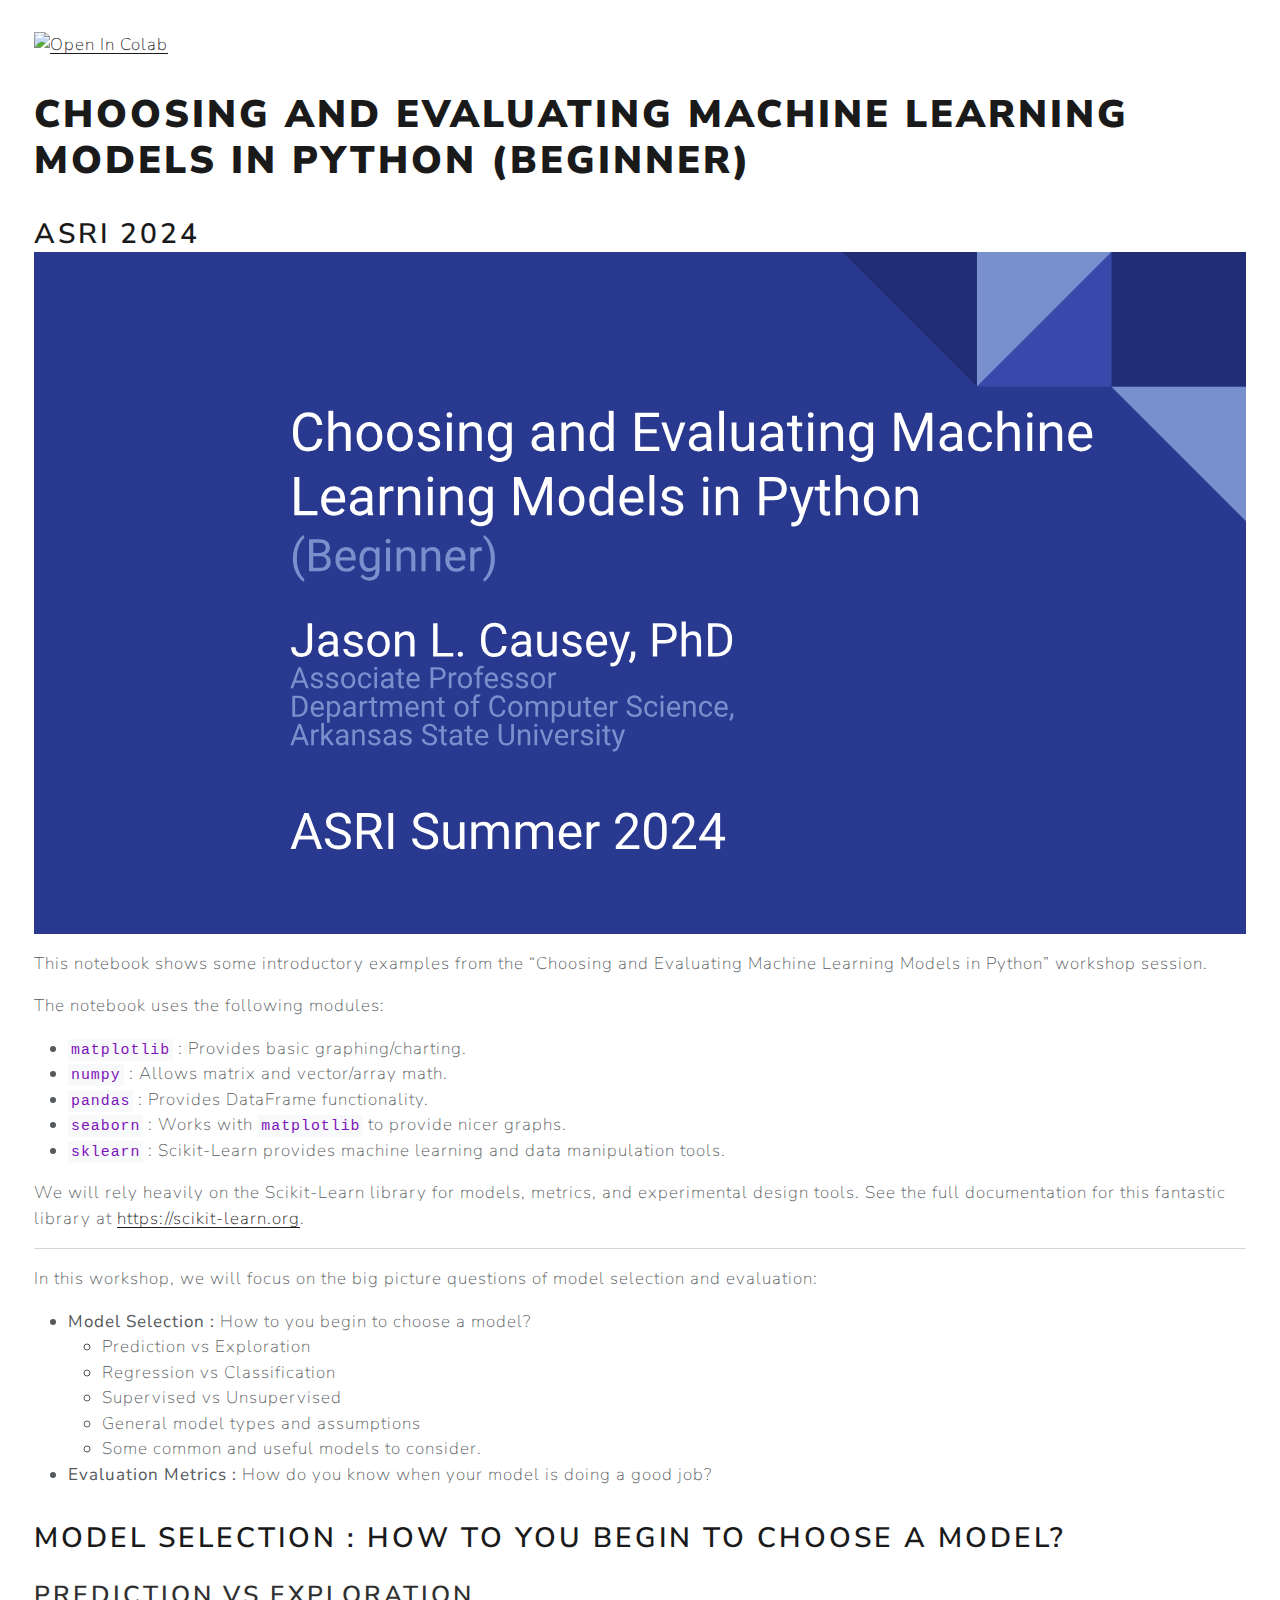
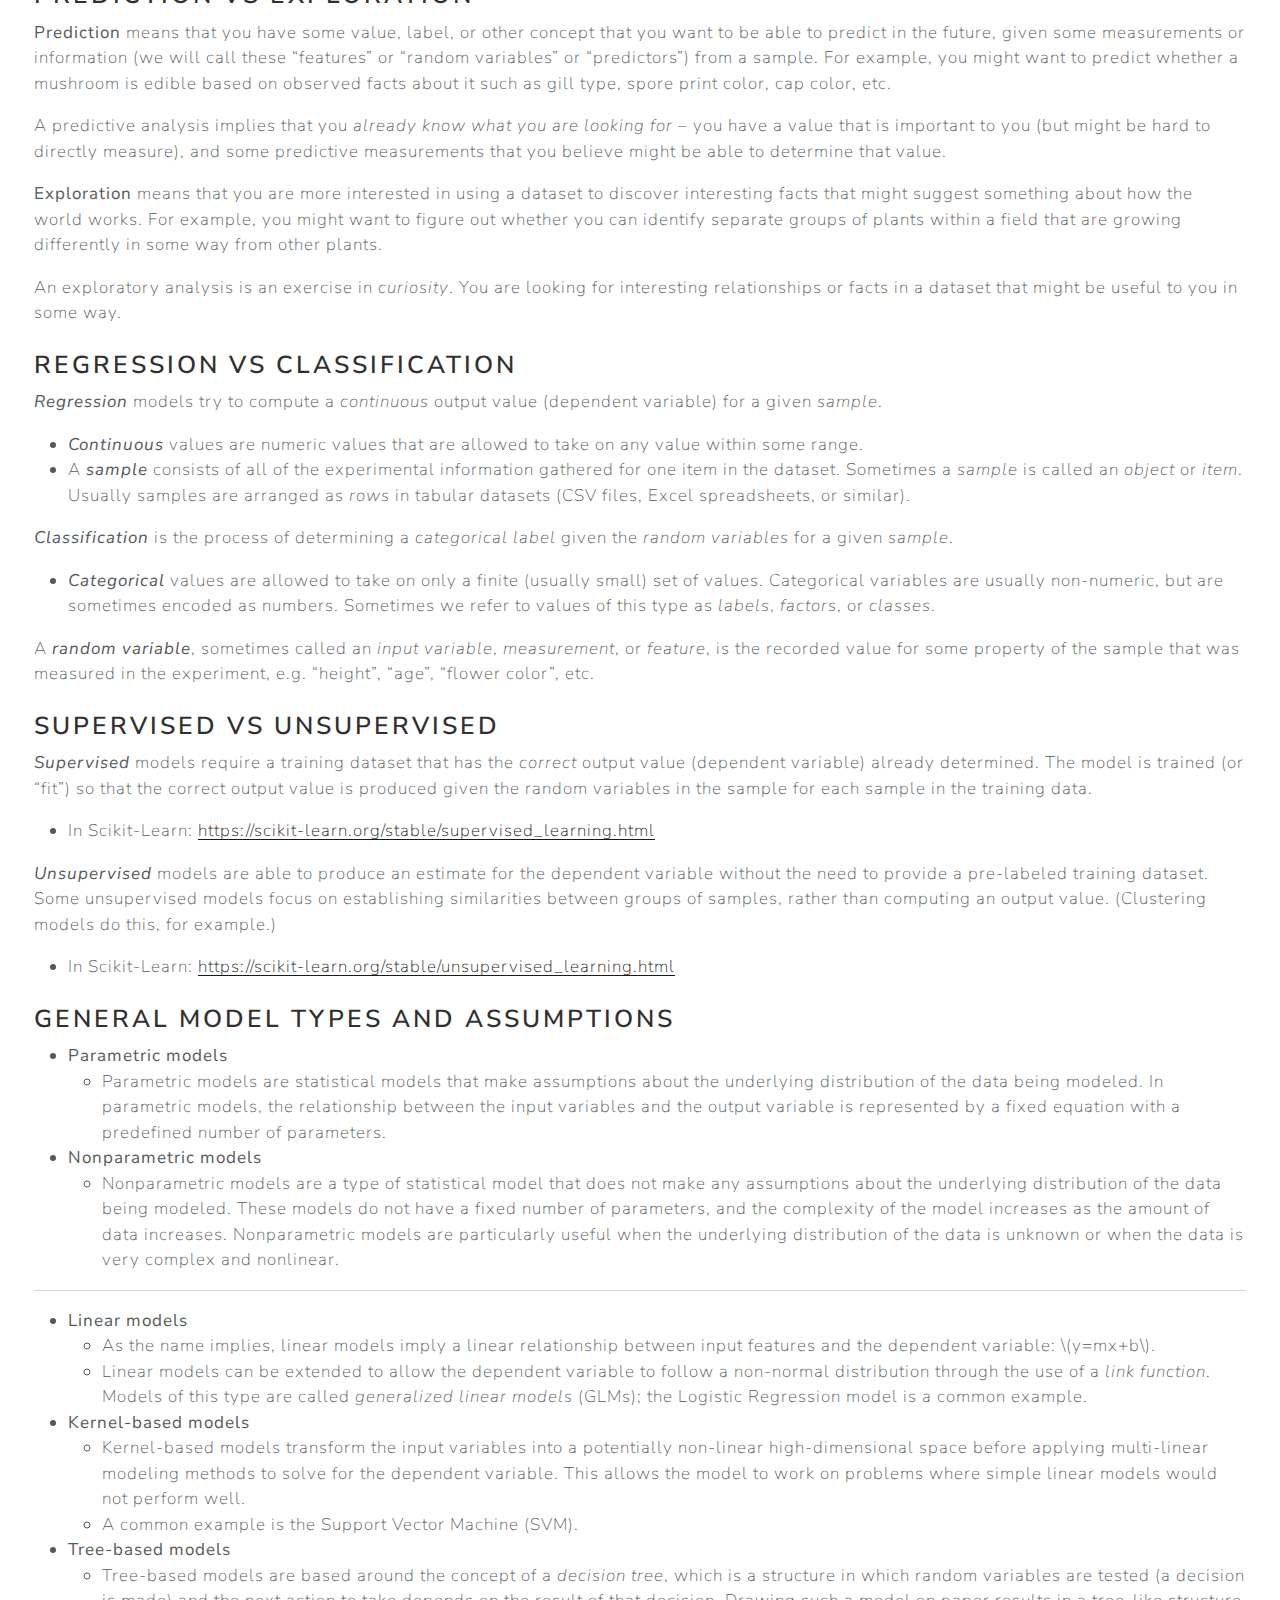
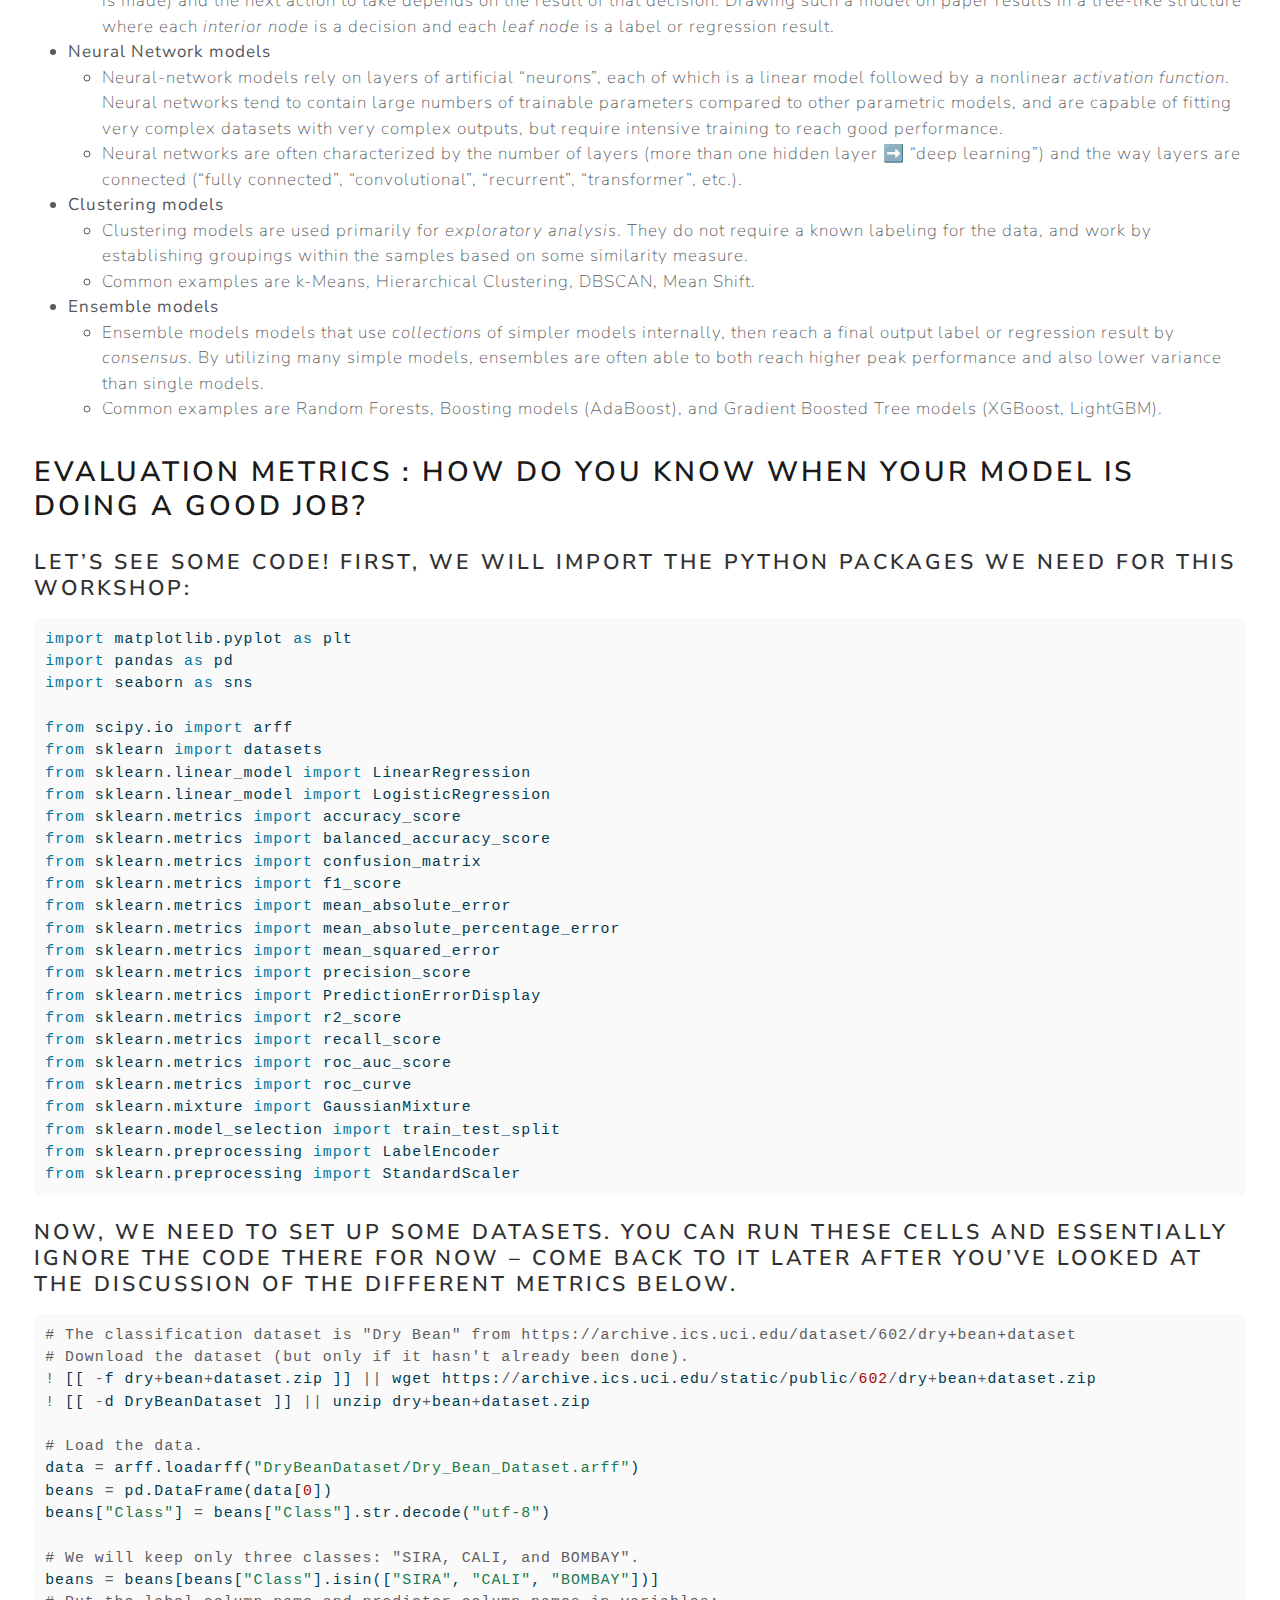
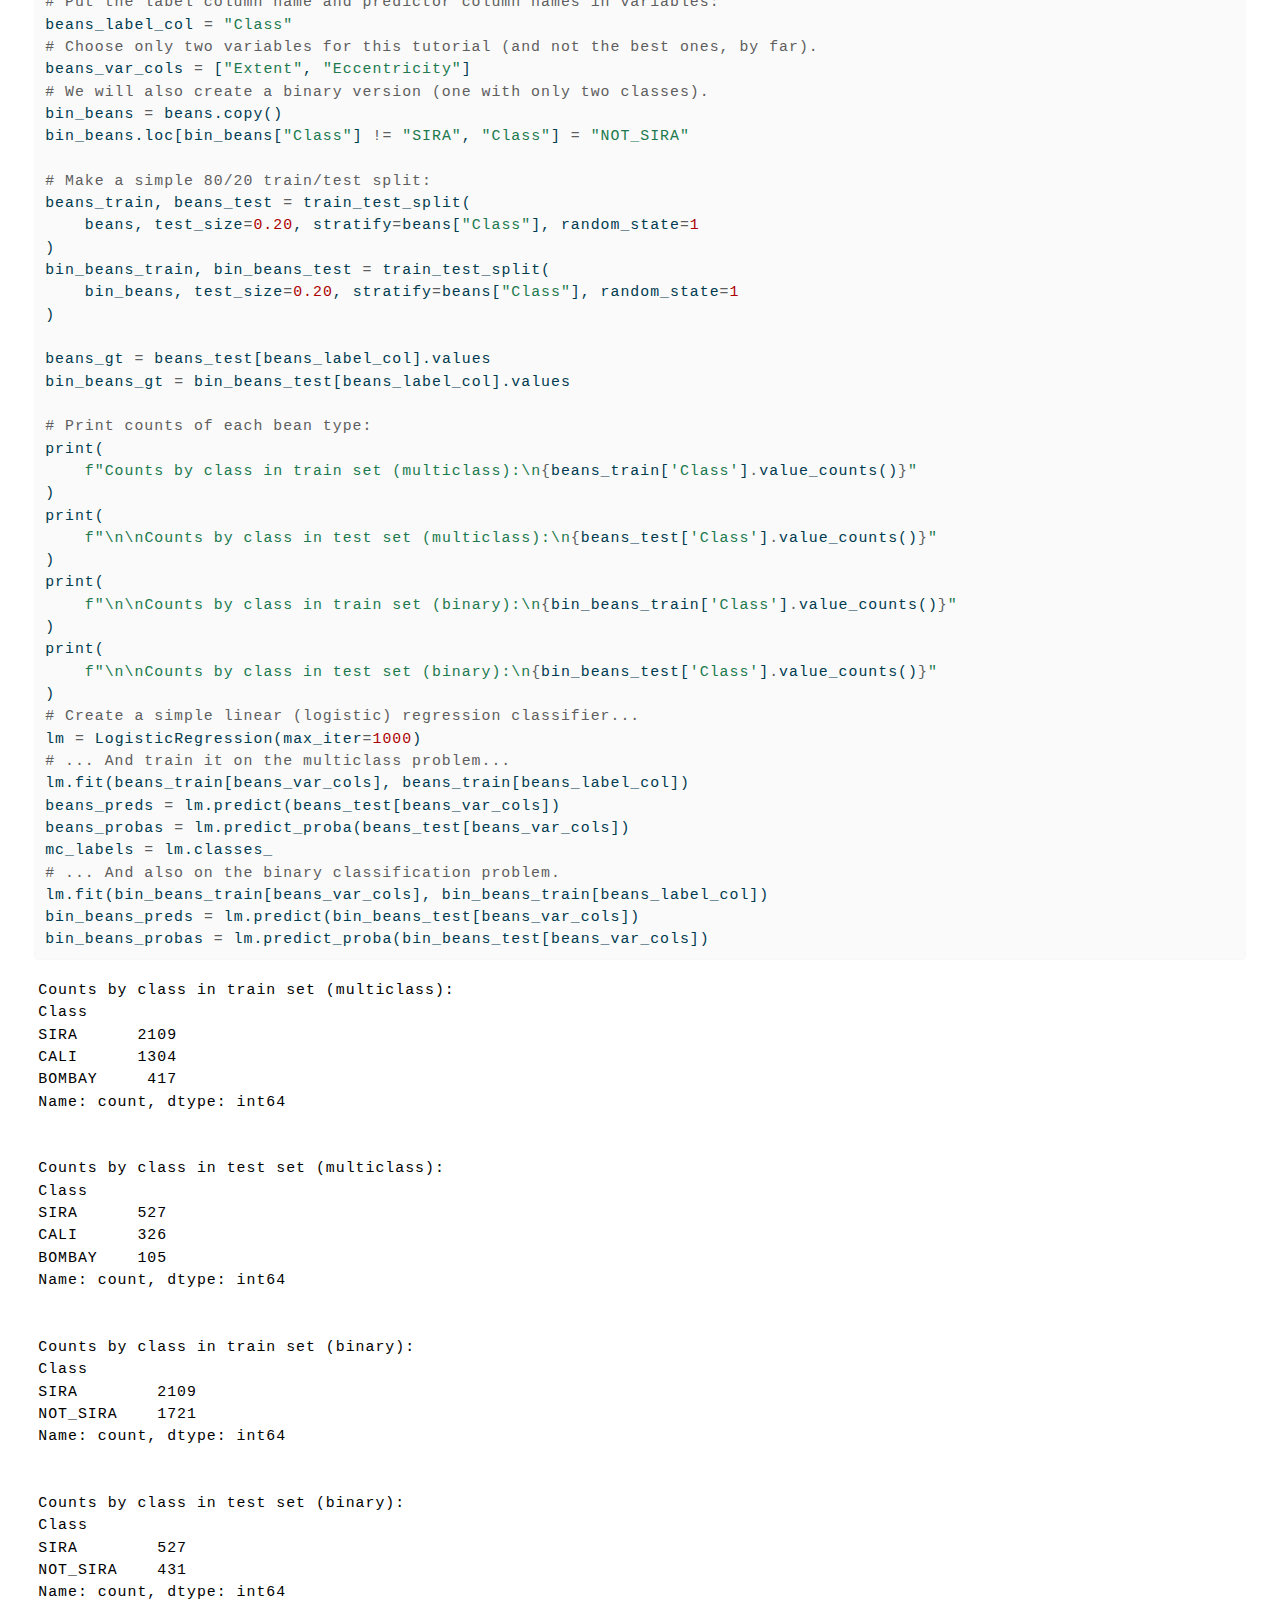
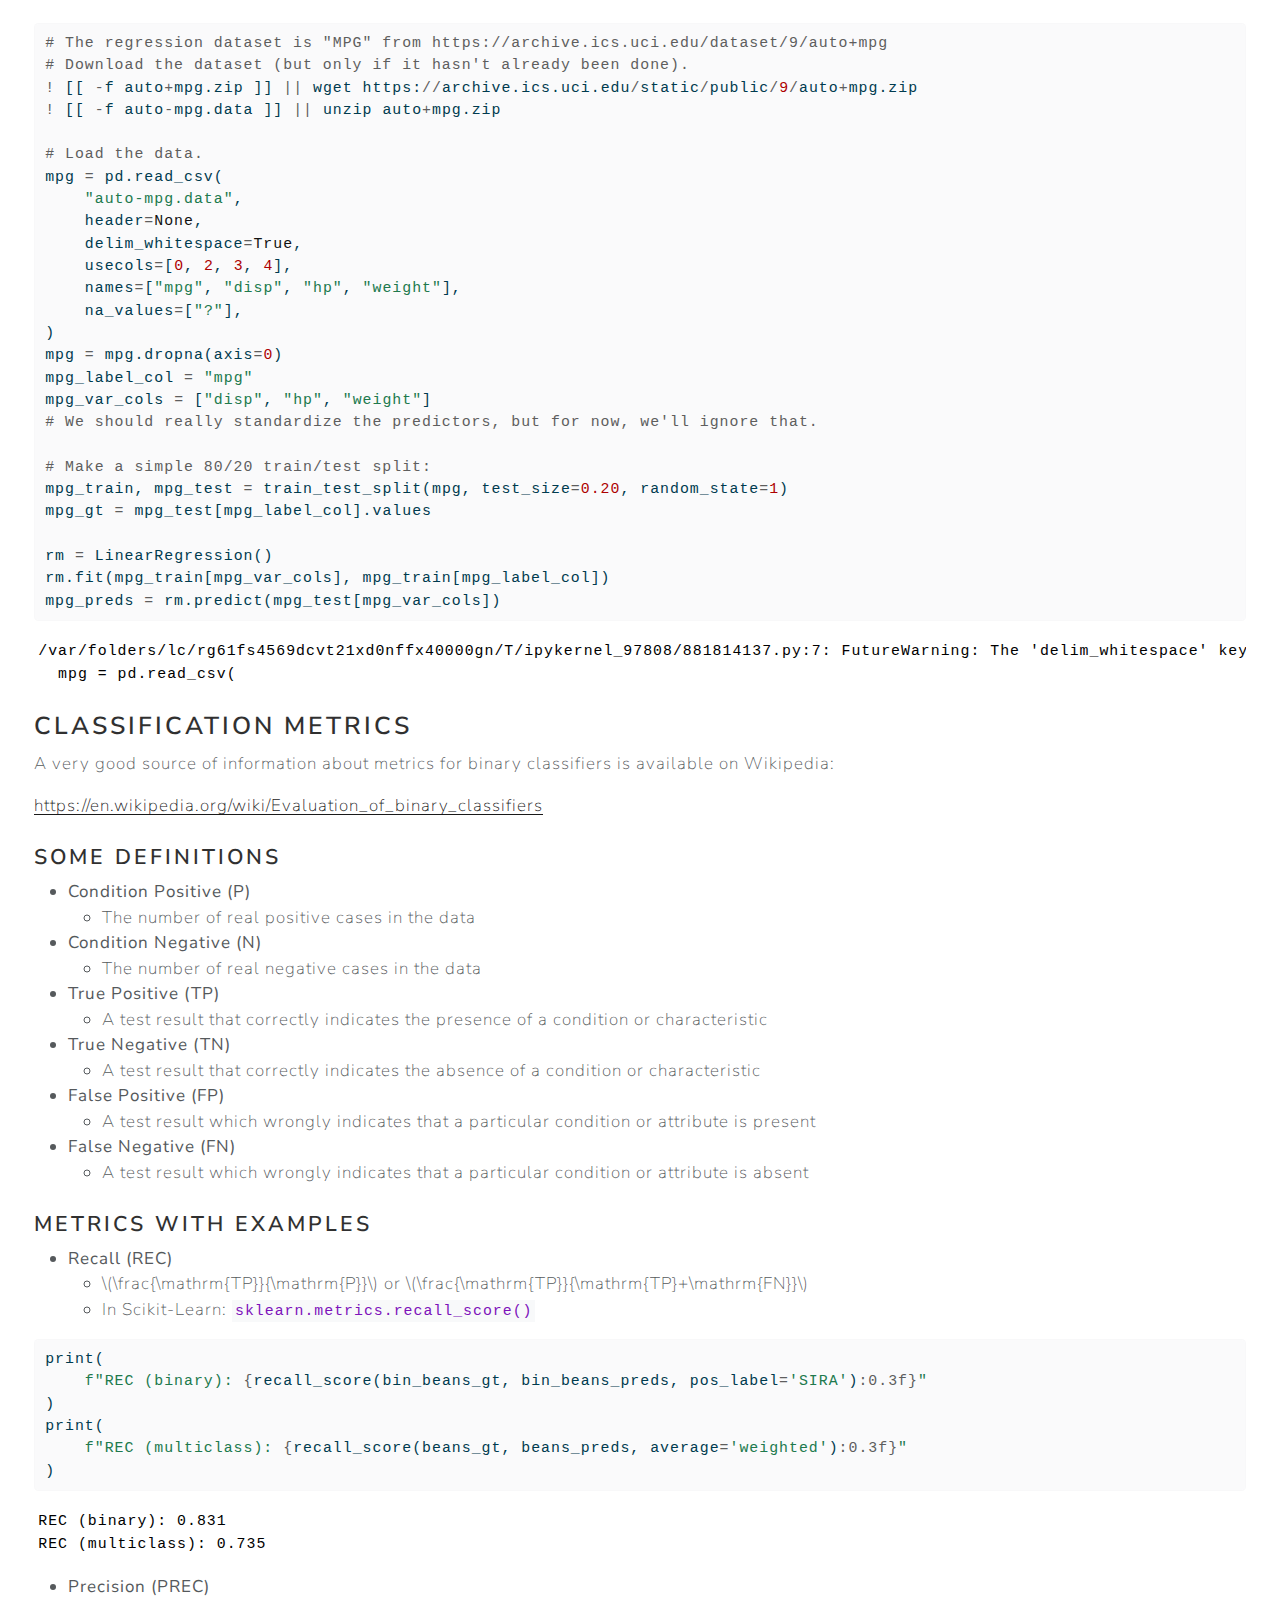
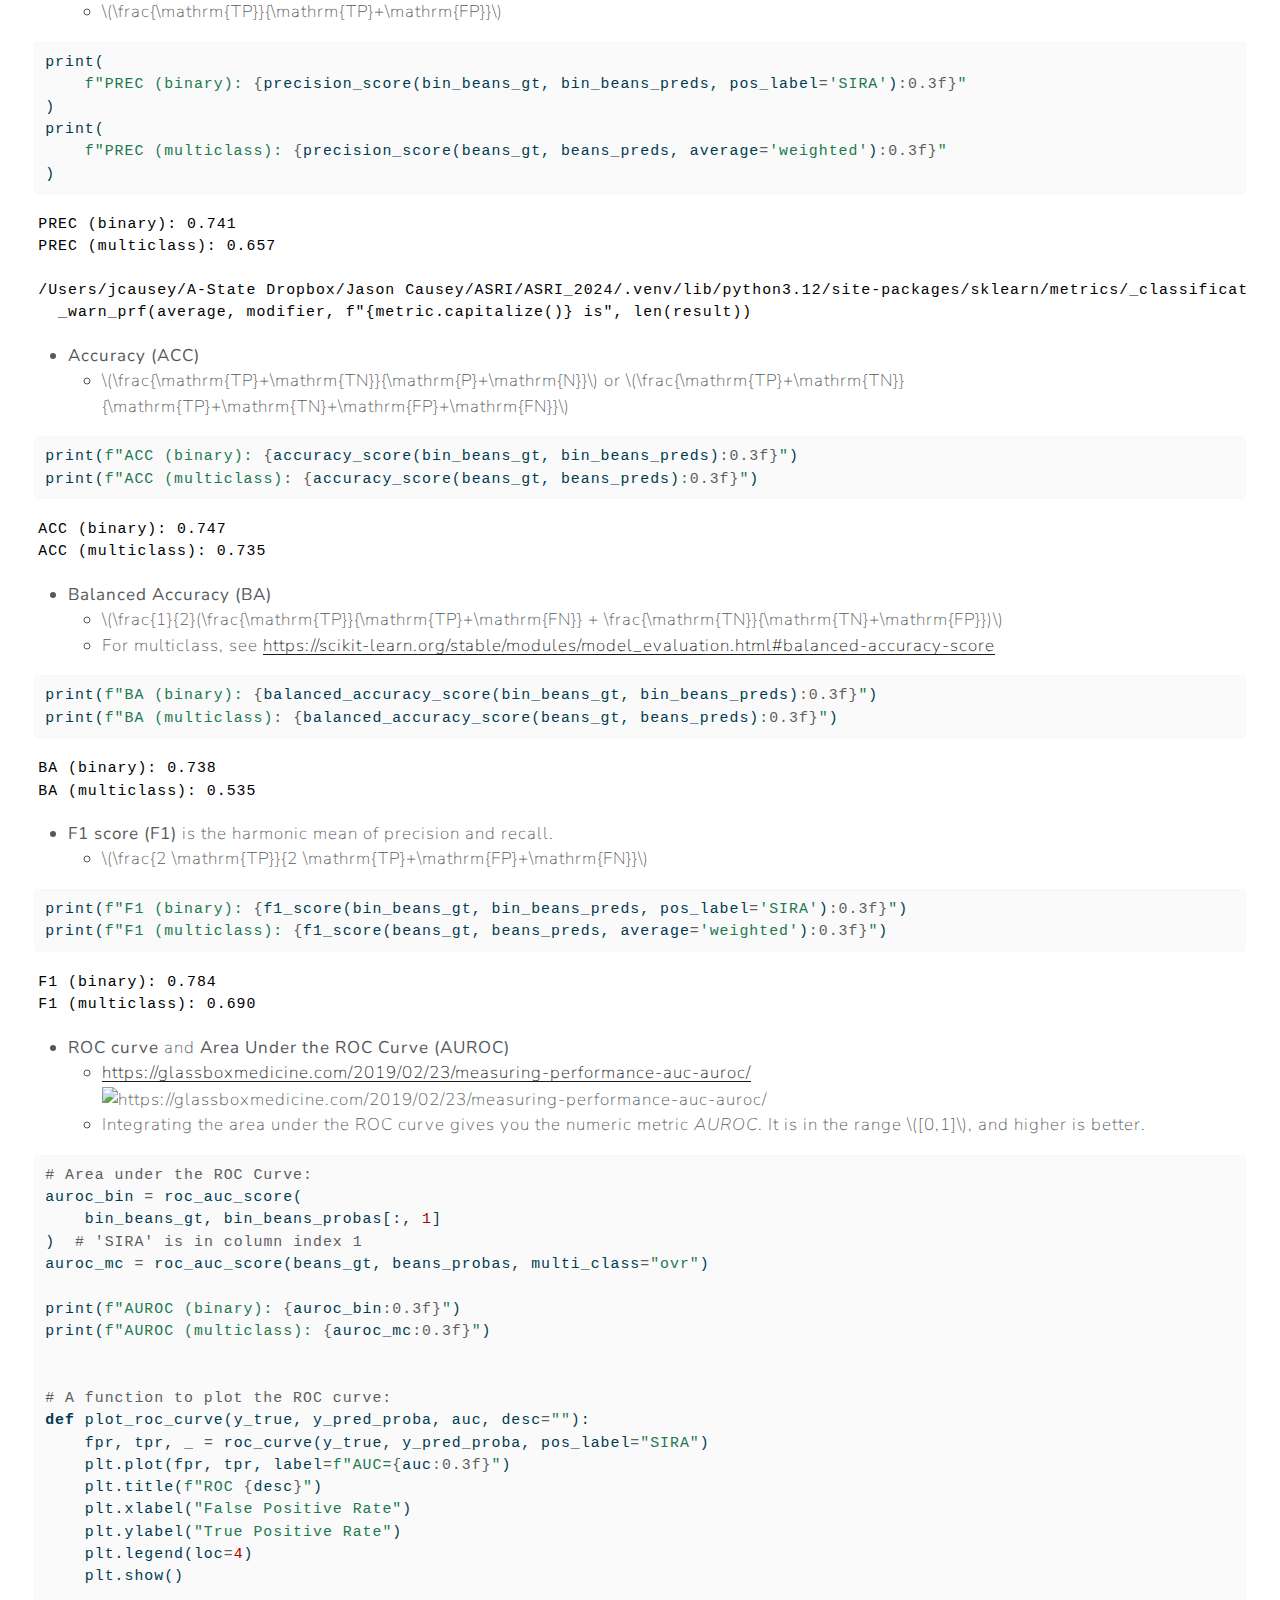
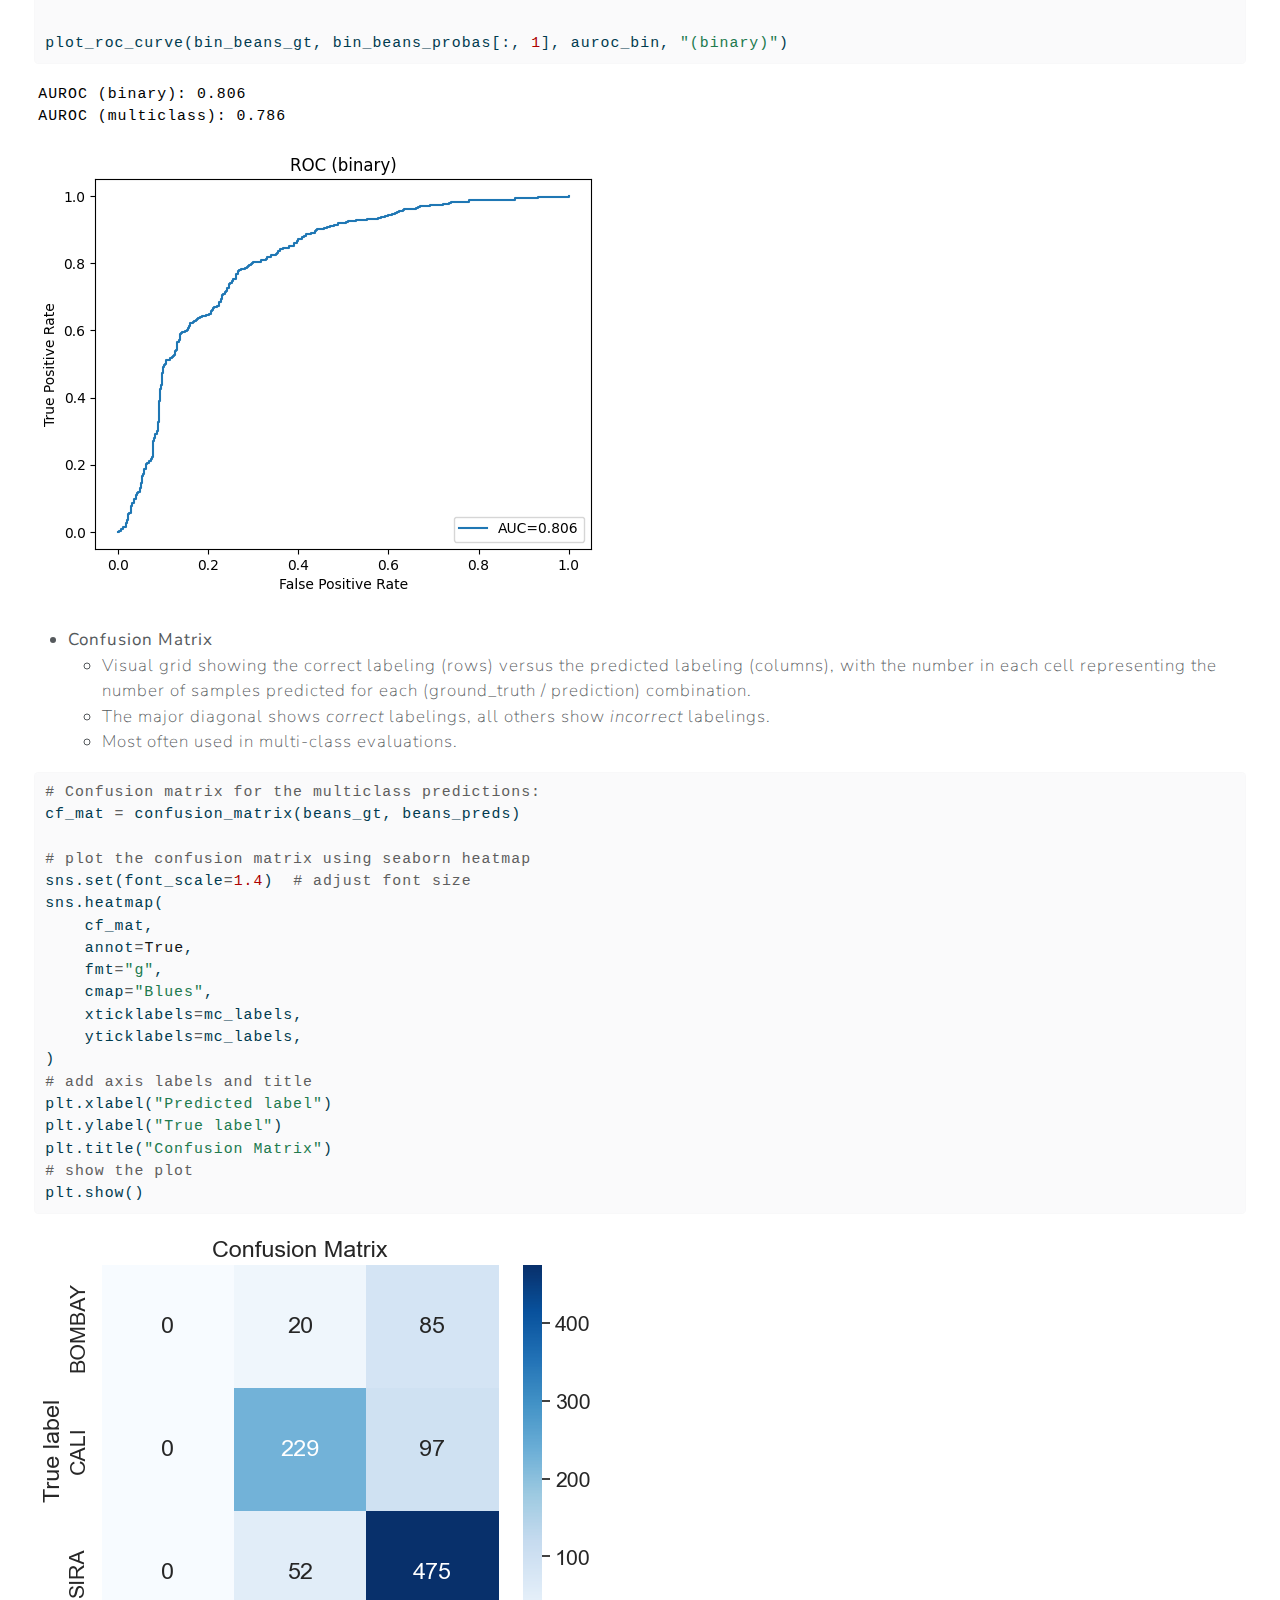
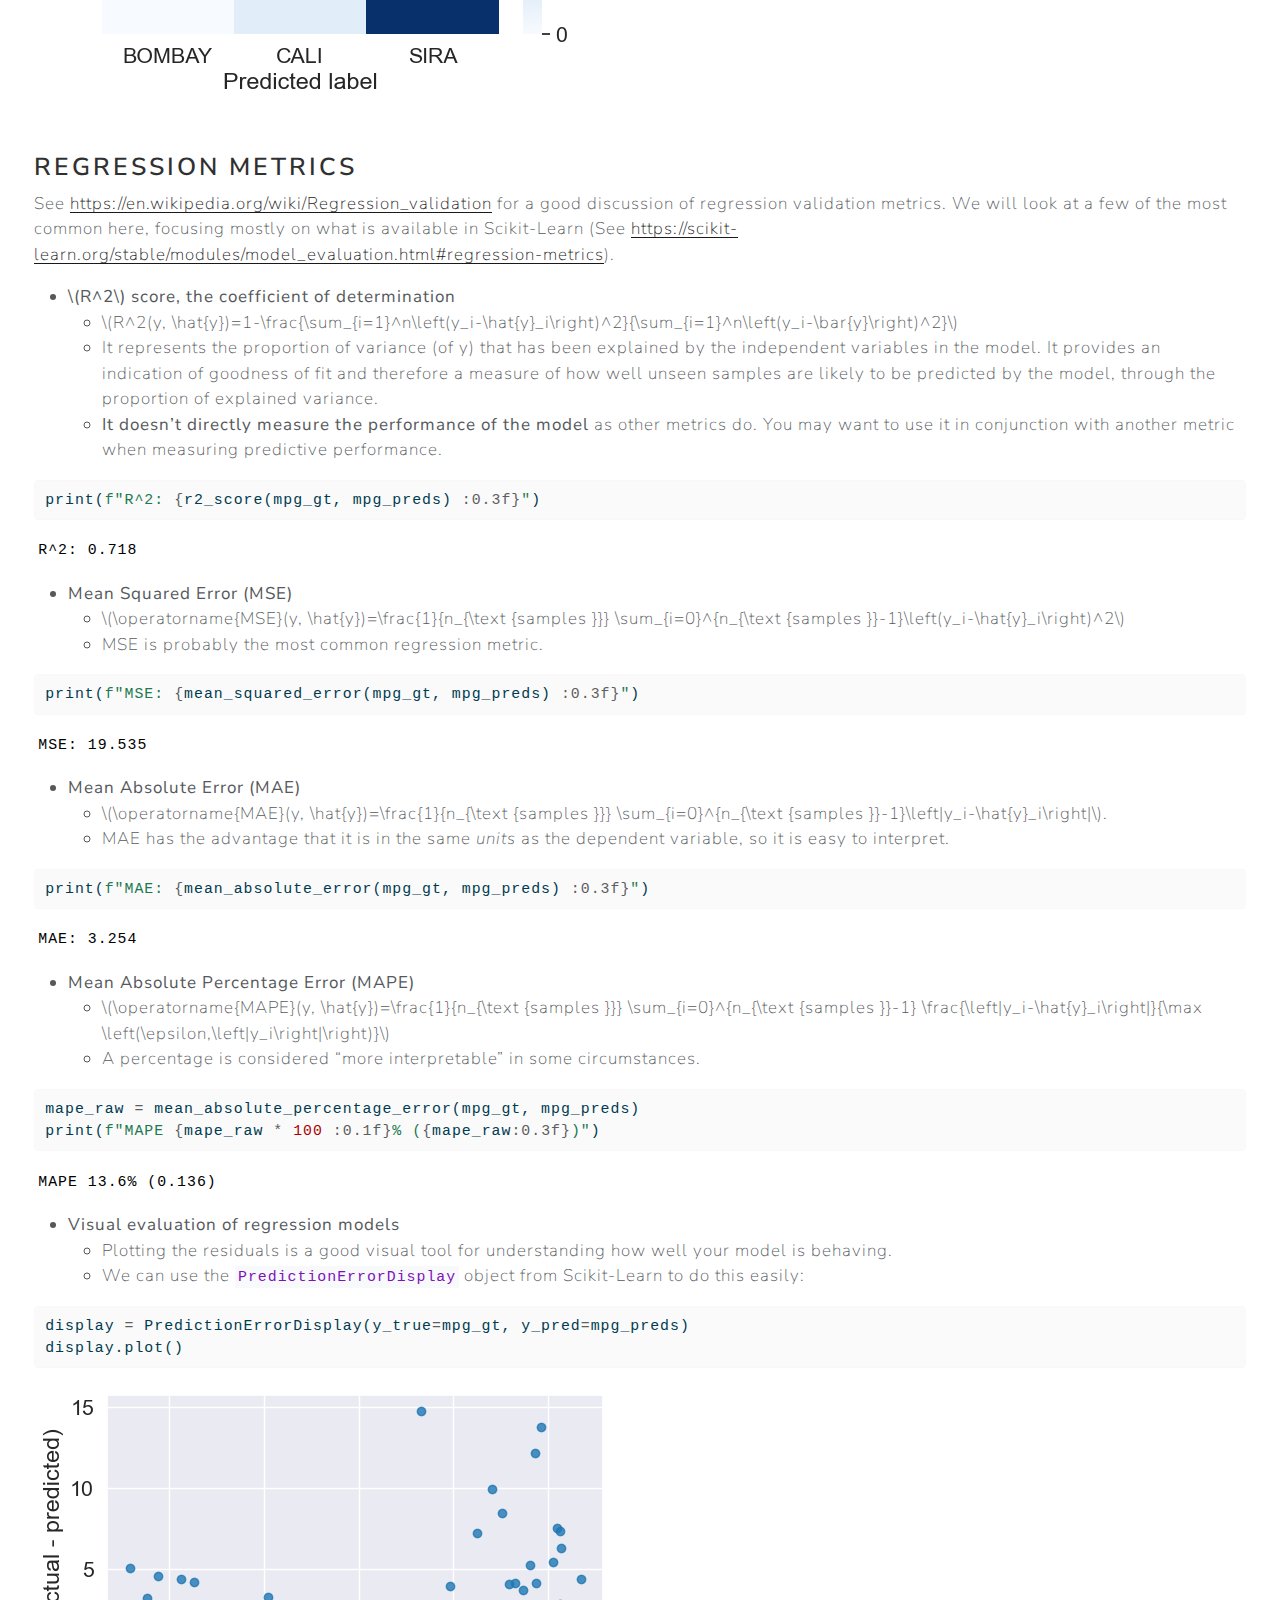
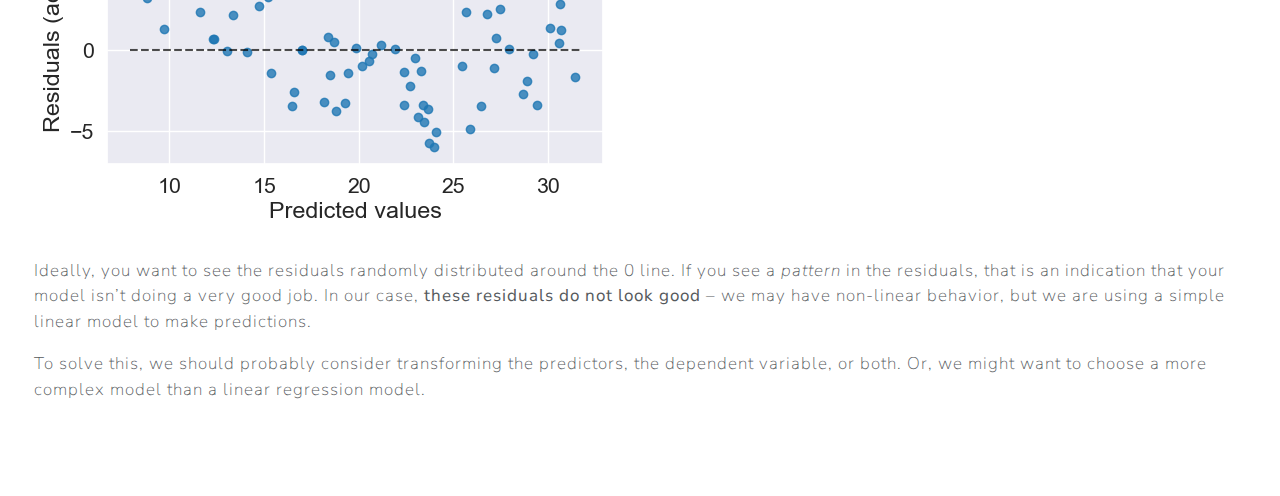
==== docs/python_beginner_choosing_a_model_complete_ASRI24.html @ da208f71 "ready for 2024" ====
<!DOCTYPE html>
<html xmlns="http://www.w3.org/1999/xhtml" lang="en" xml:lang="en"><head>

<meta charset="utf-8">
<meta name="generator" content="quarto-99.9.9">

<meta name="viewport" content="width=device-width, initial-scale=1.0, user-scalable=yes">


<title>ASRI-2024 – python_beginner_choosing_a_model_complete_asri24</title>
<style>
code{white-space: pre-wrap;}
span.smallcaps{font-variant: small-caps;}
div.columns{display: flex; gap: min(4vw, 1.5em);}
div.column{flex: auto; overflow-x: auto;}
div.hanging-indent{margin-left: 1.5em; text-indent: -1.5em;}
ul.task-list{list-style: none;}
ul.task-list li input[type="checkbox"] {
  width: 0.8em;
  margin: 0 0.8em 0.2em -1em; /* quarto-specific, see https://github.com/quarto-dev/quarto-cli/issues/4556 */ 
  vertical-align: middle;
}
/* CSS for syntax highlighting */
pre > code.sourceCode { white-space: pre; position: relative; }
pre > code.sourceCode > span { line-height: 1.25; }
pre > code.sourceCode > span:empty { height: 1.2em; }
.sourceCode { overflow: visible; }
code.sourceCode > span { color: inherit; text-decoration: inherit; }
div.sourceCode { margin: 1em 0; }
pre.sourceCode { margin: 0; }
@media screen {
div.sourceCode { overflow: auto; }
}
@media print {
pre > code.sourceCode { white-space: pre-wrap; }
pre > code.sourceCode > span { display: inline-block; text-indent: -5em; padding-left: 5em; }
}
pre.numberSource code
  { counter-reset: source-line 0; }
pre.numberSource code > span
  { position: relative; left: -4em; counter-increment: source-line; }
pre.numberSource code > span > a:first-child::before
  { content: counter(source-line);
    position: relative; left: -1em; text-align: right; vertical-align: baseline;
    border: none; display: inline-block;
    -webkit-touch-callout: none; -webkit-user-select: none;
    -khtml-user-select: none; -moz-user-select: none;
    -ms-user-select: none; user-select: none;
    padding: 0 4px; width: 4em;
  }
pre.numberSource { margin-left: 3em;  padding-left: 4px; }
div.sourceCode
  {   }
@media screen {
pre > code.sourceCode > span > a:first-child::before { text-decoration: underline; }
}
</style>


<script src="site_libs/quarto-nav/quarto-nav.js"></script>
<script src="site_libs/clipboard/clipboard.min.js"></script>
<script src="site_libs/quarto-search/autocomplete.umd.js"></script>
<script src="site_libs/quarto-search/fuse.min.js"></script>
<script src="site_libs/quarto-search/quarto-search.js"></script>
<meta name="quarto:offset" content="./">
<script src="site_libs/quarto-html/quarto.js"></script>
<script src="site_libs/quarto-html/popper.min.js"></script>
<script src="site_libs/quarto-html/tippy.umd.min.js"></script>
<script src="site_libs/quarto-html/anchor.min.js"></script>
<link href="site_libs/quarto-html/tippy.css" rel="stylesheet">
<link href="site_libs/quarto-html/quarto-syntax-highlighting.css" rel="stylesheet" id="quarto-text-highlighting-styles">
<script src="site_libs/bootstrap/bootstrap.min.js"></script>
<link href="site_libs/bootstrap/bootstrap-icons.css" rel="stylesheet">
<link href="site_libs/bootstrap/bootstrap.min.css" rel="stylesheet" id="quarto-bootstrap" data-mode="light">
<script id="quarto-search-options" type="application/json">{
  "location": "sidebar",
  "copy-button": false,
  "collapse-after": 3,
  "panel-placement": "start",
  "type": "textbox",
  "limit": 50,
  "keyboard-shortcut": [
    "f",
    "/",
    "s"
  ],
  "show-item-context": false,
  "language": {
    "search-no-results-text": "No results",
    "search-matching-documents-text": "matching documents",
    "search-copy-link-title": "Copy link to search",
    "search-hide-matches-text": "Hide additional matches",
    "search-more-match-text": "more match in this document",
    "search-more-matches-text": "more matches in this document",
    "search-clear-button-title": "Clear",
    "search-text-placeholder": "",
    "search-detached-cancel-button-title": "Cancel",
    "search-submit-button-title": "Submit",
    "search-label": "Search"
  }
}</script>

  <script src="https://cdnjs.cloudflare.com/polyfill/v3/polyfill.min.js?features=es6"></script>
  <script src="https://cdn.jsdelivr.net/npm/mathjax@3/es5/tex-chtml-full.js" type="text/javascript"></script>

<script type="text/javascript">
const typesetMath = (el) => {
  if (window.MathJax) {
    // MathJax Typeset
    window.MathJax.typeset([el]);
  } else if (window.katex) {
    // KaTeX Render
    var mathElements = el.getElementsByClassName("math");
    var macros = [];
    for (var i = 0; i < mathElements.length; i++) {
      var texText = mathElements[i].firstChild;
      if (mathElements[i].tagName == "SPAN") {
        window.katex.render(texText.data, mathElements[i], {
          displayMode: mathElements[i].classList.contains('display'),
          throwOnError: false,
          macros: macros,
          fleqn: false
        });
      }
    }
  }
}
window.Quarto = {
  typesetMath
};
</script>

<link rel="stylesheet" href="styles.css">
</head>

<body class="fullcontent">

<div id="quarto-search-results"></div>
<!-- content -->
<div id="quarto-content" class="quarto-container page-columns page-rows-contents page-layout-article">
<!-- sidebar -->
<!-- margin-sidebar -->
    
<!-- main -->
<main class="content" id="quarto-document-content">




<p><a href="https://colab.research.google.com/github/jcausey-astate/ASRI-2024/blob/main/python_beginner_choosing_a_model_complete_ASRI24.ipynb" target="_parent"><img src="https://colab.research.google.com/assets/colab-badge.svg" alt="Open In Colab"></a></p>
<section id="choosing-and-evaluating-machine-learning-models-in-python-beginner" class="level1">
<h1>Choosing and Evaluating Machine Learning Models in Python (Beginner)</h1>
<section id="asri-2024" class="level2">
<h2 class="anchored" data-anchor-id="asri-2024">ASRI 2024</h2>
<p><img src="https://jcausey-astate.github.io/ASRI-2024/images/choosing_and_evaluating_ml_models_in_python_title_card.svg" class="img-fluid"></p>
<p>This notebook shows some introductory examples from the “Choosing and Evaluating Machine Learning Models in Python” workshop session.</p>
<p>The notebook uses the following modules:</p>
<ul>
<li><code>matplotlib</code> : Provides basic graphing/charting.</li>
<li><code>numpy</code> : Allows matrix and vector/array math.</li>
<li><code>pandas</code> : Provides DataFrame functionality.</li>
<li><code>seaborn</code> : Works with <code>matplotlib</code> to provide nicer graphs.</li>
<li><code>sklearn</code> : Scikit-Learn provides machine learning and data manipulation tools.</li>
</ul>
<p>We will rely heavily on the Scikit-Learn library for models, metrics, and experimental design tools. See the full documentation for this fantastic library at <a href="https://scikit-learn.org" class="uri">https://scikit-learn.org</a>.</p>
<hr>
<p>In this workshop, we will focus on the big picture questions of model selection and evaluation:</p>
<ul>
<li><strong>Model Selection :</strong> How to you begin to choose a model?
<ul>
<li>Prediction vs Exploration</li>
<li>Regression vs Classification</li>
<li>Supervised vs Unsupervised</li>
<li>General model types and assumptions</li>
<li>Some common and useful models to consider.</li>
</ul></li>
<li><strong>Evaluation Metrics :</strong> How do you know when your model is doing a good job?</li>
</ul>
</section>
<section id="model-selection-how-to-you-begin-to-choose-a-model" class="level2">
<h2 class="anchored" data-anchor-id="model-selection-how-to-you-begin-to-choose-a-model">Model Selection : How to you begin to choose a model?</h2>
<section id="prediction-vs-exploration" class="level3">
<h3 class="anchored" data-anchor-id="prediction-vs-exploration">Prediction vs Exploration</h3>
<p><strong>Prediction</strong> means that you have some value, label, or other concept that you want to be able to predict in the future, given some measurements or information (we will call these “features” or “random variables” or “predictors”) from a sample. For example, you might want to predict whether a mushroom is edible based on observed facts about it such as gill type, spore print color, cap color, etc.</p>
<p>A predictive analysis implies that you <em>already know what you are looking for</em> – you have a value that is important to you (but might be hard to directly measure), and some predictive measurements that you believe might be able to determine that value.</p>
<p><strong>Exploration</strong> means that you are more interested in using a dataset to discover interesting facts that might suggest something about how the world works. For example, you might want to figure out whether you can identify separate groups of plants within a field that are growing differently in some way from other plants.</p>
<p>An exploratory analysis is an exercise in <em>curiosity</em>. You are looking for interesting relationships or facts in a dataset that might be useful to you in some way.</p>
</section>
<section id="regression-vs-classification" class="level3">
<h3 class="anchored" data-anchor-id="regression-vs-classification">Regression vs Classification</h3>
<p><strong><em>Regression</em></strong> models try to compute a <em>continuous</em> output value (dependent variable) for a given <em>sample</em>.</p>
<ul>
<li><strong><em>Continuous</em></strong> values are numeric values that are allowed to take on any value within some range.</li>
<li>A <strong><em>sample</em></strong> consists of all of the experimental information gathered for one item in the dataset. Sometimes a <em>sample</em> is called an <em>object</em> or <em>item</em>. Usually samples are arranged as <em>rows</em> in tabular datasets (CSV files, Excel spreadsheets, or similar).</li>
</ul>
<p><strong><em>Classification</em></strong> is the process of determining a <em>categorical label</em> given the <em>random variables</em> for a given <em>sample</em>.</p>
<ul>
<li><strong><em>Categorical</em></strong> values are allowed to take on only a finite (usually small) set of values. Categorical variables are usually non-numeric, but are sometimes encoded as numbers. Sometimes we refer to values of this type as <em>labels</em>, <em>factors</em>, or <em>classes</em>.</li>
</ul>
<p>A <strong><em>random variable</em></strong>, sometimes called an <em>input variable</em>, <em>measurement</em>, or <em>feature</em>, is the recorded value for some property of the sample that was measured in the experiment, e.g.&nbsp;“height”, “age”, “flower color”, etc.</p>
</section>
<section id="supervised-vs-unsupervised" class="level3">
<h3 class="anchored" data-anchor-id="supervised-vs-unsupervised">Supervised vs Unsupervised</h3>
<p><strong><em>Supervised</em></strong> models require a training dataset that has the <em>correct</em> output value (dependent variable) already determined. The model is trained (or “fit”) so that the correct output value is produced given the random variables in the sample for each sample in the training data.</p>
<ul>
<li>In Scikit-Learn: <a href="https://scikit-learn.org/stable/supervised_learning.html" class="uri">https://scikit-learn.org/stable/supervised_learning.html</a></li>
</ul>
<p><strong><em>Unsupervised</em></strong> models are able to produce an estimate for the dependent variable without the need to provide a pre-labeled training dataset. Some unsupervised models focus on establishing similarities between groups of samples, rather than computing an output value. (Clustering models do this, for example.)</p>
<ul>
<li>In Scikit-Learn: <a href="https://scikit-learn.org/stable/unsupervised_learning.html" class="uri">https://scikit-learn.org/stable/unsupervised_learning.html</a></li>
</ul>
</section>
<section id="general-model-types-and-assumptions" class="level3">
<h3 class="anchored" data-anchor-id="general-model-types-and-assumptions">General model types and assumptions</h3>
<ul>
<li><strong>Parametric models</strong>
<ul>
<li>Parametric models are statistical models that make assumptions about the underlying distribution of the data being modeled. In parametric models, the relationship between the input variables and the output variable is represented by a fixed equation with a predefined number of parameters.</li>
</ul></li>
<li><strong>Nonparametric models</strong>
<ul>
<li>Nonparametric models are a type of statistical model that does not make any assumptions about the underlying distribution of the data being modeled. These models do not have a fixed number of parameters, and the complexity of the model increases as the amount of data increases. Nonparametric models are particularly useful when the underlying distribution of the data is unknown or when the data is very complex and nonlinear.</li>
</ul></li>
</ul>
<hr>
<ul>
<li><strong>Linear models</strong>
<ul>
<li>As the name implies, linear models imply a linear relationship between input features and the dependent variable: <span class="math inline">\(y=mx+b\)</span>.</li>
<li>Linear models can be extended to allow the dependent variable to follow a non-normal distribution through the use of a <em>link function</em>. Models of this type are called <em>generalized linear models</em> (GLMs); the Logistic Regression model is a common example.</li>
</ul></li>
<li><strong>Kernel-based models</strong>
<ul>
<li>Kernel-based models transform the input variables into a potentially non-linear high-dimensional space before applying multi-linear modeling methods to solve for the dependent variable. This allows the model to work on problems where simple linear models would not perform well.</li>
<li>A common example is the Support Vector Machine (SVM).</li>
</ul></li>
<li><strong>Tree-based models</strong>
<ul>
<li>Tree-based models are based around the concept of a <em>decision tree</em>, which is a structure in which random variables are tested (a decision is made) and the next action to take depends on the result of that decision. Drawing such a model on paper results in a tree-like structure where each <em>interior node</em> is a decision and each <em>leaf node</em> is a label or regression result.</li>
</ul></li>
<li><strong>Neural Network models</strong>
<ul>
<li>Neural-network models rely on layers of artificial “neurons”, each of which is a linear model followed by a nonlinear <em>activation function</em>. Neural networks tend to contain large numbers of trainable parameters compared to other parametric models, and are capable of fitting very complex datasets with very complex outputs, but require intensive training to reach good performance.</li>
<li>Neural networks are often characterized by the number of layers (more than one hidden layer ➡️ “deep learning”) and the way layers are connected (“fully connected”, “convolutional”, “recurrent”, “transformer”, etc.).</li>
</ul></li>
<li><strong>Clustering models</strong>
<ul>
<li>Clustering models are used primarily for <em>exploratory analysis</em>. They do not require a known labeling for the data, and work by establishing groupings within the samples based on some similarity measure.</li>
<li>Common examples are k-Means, Hierarchical Clustering, DBSCAN, Mean Shift.</li>
</ul></li>
<li><strong>Ensemble models</strong>
<ul>
<li>Ensemble models models that use <em>collections</em> of simpler models internally, then reach a final output label or regression result by <em>consensus</em>. By utilizing many simple models, ensembles are often able to both reach higher peak performance and also lower variance than single models.</li>
<li>Common examples are Random Forests, Boosting models (AdaBoost), and Gradient Boosted Tree models (XGBoost, LightGBM).</li>
</ul></li>
</ul>
</section>
</section>
<section id="evaluation-metrics-how-do-you-know-when-your-model-is-doing-a-good-job" class="level2">
<h2 class="anchored" data-anchor-id="evaluation-metrics-how-do-you-know-when-your-model-is-doing-a-good-job">Evaluation Metrics : How do you know when your model is doing a good job?</h2>
<section id="lets-see-some-code-first-we-will-import-the-python-packages-we-need-for-this-workshop" class="level4">
<h4 class="anchored" data-anchor-id="lets-see-some-code-first-we-will-import-the-python-packages-we-need-for-this-workshop">Let’s see some code! First, we will import the python packages we need for this workshop:</h4>
<div id="a6cf16ca" class="cell" data-execution_count="1">
<div class="sourceCode cell-code" id="cb1"><pre class="sourceCode python code-with-copy"><code class="sourceCode python"><span id="cb1-1"><a href="#cb1-1" aria-hidden="true" tabindex="-1"></a><span class="im">import</span> matplotlib.pyplot <span class="im">as</span> plt</span>
<span id="cb1-2"><a href="#cb1-2" aria-hidden="true" tabindex="-1"></a><span class="im">import</span> pandas <span class="im">as</span> pd</span>
<span id="cb1-3"><a href="#cb1-3" aria-hidden="true" tabindex="-1"></a><span class="im">import</span> seaborn <span class="im">as</span> sns</span>
<span id="cb1-4"><a href="#cb1-4" aria-hidden="true" tabindex="-1"></a></span>
<span id="cb1-5"><a href="#cb1-5" aria-hidden="true" tabindex="-1"></a><span class="im">from</span> scipy.io <span class="im">import</span> arff</span>
<span id="cb1-6"><a href="#cb1-6" aria-hidden="true" tabindex="-1"></a><span class="im">from</span> sklearn <span class="im">import</span> datasets</span>
<span id="cb1-7"><a href="#cb1-7" aria-hidden="true" tabindex="-1"></a><span class="im">from</span> sklearn.linear_model <span class="im">import</span> LinearRegression</span>
<span id="cb1-8"><a href="#cb1-8" aria-hidden="true" tabindex="-1"></a><span class="im">from</span> sklearn.linear_model <span class="im">import</span> LogisticRegression</span>
<span id="cb1-9"><a href="#cb1-9" aria-hidden="true" tabindex="-1"></a><span class="im">from</span> sklearn.metrics <span class="im">import</span> accuracy_score</span>
<span id="cb1-10"><a href="#cb1-10" aria-hidden="true" tabindex="-1"></a><span class="im">from</span> sklearn.metrics <span class="im">import</span> balanced_accuracy_score</span>
<span id="cb1-11"><a href="#cb1-11" aria-hidden="true" tabindex="-1"></a><span class="im">from</span> sklearn.metrics <span class="im">import</span> confusion_matrix</span>
<span id="cb1-12"><a href="#cb1-12" aria-hidden="true" tabindex="-1"></a><span class="im">from</span> sklearn.metrics <span class="im">import</span> f1_score</span>
<span id="cb1-13"><a href="#cb1-13" aria-hidden="true" tabindex="-1"></a><span class="im">from</span> sklearn.metrics <span class="im">import</span> mean_absolute_error</span>
<span id="cb1-14"><a href="#cb1-14" aria-hidden="true" tabindex="-1"></a><span class="im">from</span> sklearn.metrics <span class="im">import</span> mean_absolute_percentage_error</span>
<span id="cb1-15"><a href="#cb1-15" aria-hidden="true" tabindex="-1"></a><span class="im">from</span> sklearn.metrics <span class="im">import</span> mean_squared_error</span>
<span id="cb1-16"><a href="#cb1-16" aria-hidden="true" tabindex="-1"></a><span class="im">from</span> sklearn.metrics <span class="im">import</span> precision_score</span>
<span id="cb1-17"><a href="#cb1-17" aria-hidden="true" tabindex="-1"></a><span class="im">from</span> sklearn.metrics <span class="im">import</span> PredictionErrorDisplay</span>
<span id="cb1-18"><a href="#cb1-18" aria-hidden="true" tabindex="-1"></a><span class="im">from</span> sklearn.metrics <span class="im">import</span> r2_score</span>
<span id="cb1-19"><a href="#cb1-19" aria-hidden="true" tabindex="-1"></a><span class="im">from</span> sklearn.metrics <span class="im">import</span> recall_score</span>
<span id="cb1-20"><a href="#cb1-20" aria-hidden="true" tabindex="-1"></a><span class="im">from</span> sklearn.metrics <span class="im">import</span> roc_auc_score</span>
<span id="cb1-21"><a href="#cb1-21" aria-hidden="true" tabindex="-1"></a><span class="im">from</span> sklearn.metrics <span class="im">import</span> roc_curve</span>
<span id="cb1-22"><a href="#cb1-22" aria-hidden="true" tabindex="-1"></a><span class="im">from</span> sklearn.mixture <span class="im">import</span> GaussianMixture</span>
<span id="cb1-23"><a href="#cb1-23" aria-hidden="true" tabindex="-1"></a><span class="im">from</span> sklearn.model_selection <span class="im">import</span> train_test_split</span>
<span id="cb1-24"><a href="#cb1-24" aria-hidden="true" tabindex="-1"></a><span class="im">from</span> sklearn.preprocessing <span class="im">import</span> LabelEncoder</span>
<span id="cb1-25"><a href="#cb1-25" aria-hidden="true" tabindex="-1"></a><span class="im">from</span> sklearn.preprocessing <span class="im">import</span> StandardScaler</span></code><button title="Copy to Clipboard" class="code-copy-button"><i class="bi"></i></button></pre></div>
</div>
</section>
<section id="now-we-need-to-set-up-some-datasets.-you-can-run-these-cells-and-essentially-ignore-the-code-there-for-now-come-back-to-it-later-after-youve-looked-at-the-discussion-of-the-different-metrics-below." class="level4">
<h4 class="anchored" data-anchor-id="now-we-need-to-set-up-some-datasets.-you-can-run-these-cells-and-essentially-ignore-the-code-there-for-now-come-back-to-it-later-after-youve-looked-at-the-discussion-of-the-different-metrics-below.">Now, we need to set up some datasets. You can run these cells and essentially ignore the code there for now – come back to it later after you’ve looked at the discussion of the different metrics below.</h4>
<div id="f256fc5e" class="cell" data-outputid="99b6768b-5ca0-4875-dd3f-8670283f66b2" data-execution_count="2">
<div class="sourceCode cell-code" id="cb2"><pre class="sourceCode python code-with-copy"><code class="sourceCode python"><span id="cb2-1"><a href="#cb2-1" aria-hidden="true" tabindex="-1"></a><span class="co"># The classification dataset is "Dry Bean" from https://archive.ics.uci.edu/dataset/602/dry+bean+dataset</span></span>
<span id="cb2-2"><a href="#cb2-2" aria-hidden="true" tabindex="-1"></a><span class="co"># Download the dataset (but only if it hasn't already been done).</span></span>
<span id="cb2-3"><a href="#cb2-3" aria-hidden="true" tabindex="-1"></a><span class="op">!</span> [[ <span class="op">-</span>f dry<span class="op">+</span>bean<span class="op">+</span>dataset.<span class="bu">zip</span> ]] <span class="op">||</span> wget https:<span class="op">//</span>archive.ics.uci.edu<span class="op">/</span>static<span class="op">/</span>public<span class="op">/</span><span class="dv">602</span><span class="op">/</span>dry<span class="op">+</span>bean<span class="op">+</span>dataset.<span class="bu">zip</span></span>
<span id="cb2-4"><a href="#cb2-4" aria-hidden="true" tabindex="-1"></a><span class="op">!</span> [[ <span class="op">-</span>d DryBeanDataset ]] <span class="op">||</span> unzip dry<span class="op">+</span>bean<span class="op">+</span>dataset.<span class="bu">zip</span></span>
<span id="cb2-5"><a href="#cb2-5" aria-hidden="true" tabindex="-1"></a></span>
<span id="cb2-6"><a href="#cb2-6" aria-hidden="true" tabindex="-1"></a><span class="co"># Load the data.</span></span>
<span id="cb2-7"><a href="#cb2-7" aria-hidden="true" tabindex="-1"></a>data <span class="op">=</span> arff.loadarff(<span class="st">"DryBeanDataset/Dry_Bean_Dataset.arff"</span>)</span>
<span id="cb2-8"><a href="#cb2-8" aria-hidden="true" tabindex="-1"></a>beans <span class="op">=</span> pd.DataFrame(data[<span class="dv">0</span>])</span>
<span id="cb2-9"><a href="#cb2-9" aria-hidden="true" tabindex="-1"></a>beans[<span class="st">"Class"</span>] <span class="op">=</span> beans[<span class="st">"Class"</span>].<span class="bu">str</span>.decode(<span class="st">"utf-8"</span>)</span>
<span id="cb2-10"><a href="#cb2-10" aria-hidden="true" tabindex="-1"></a></span>
<span id="cb2-11"><a href="#cb2-11" aria-hidden="true" tabindex="-1"></a><span class="co"># We will keep only three classes: "SIRA, CALI, and BOMBAY".</span></span>
<span id="cb2-12"><a href="#cb2-12" aria-hidden="true" tabindex="-1"></a>beans <span class="op">=</span> beans[beans[<span class="st">"Class"</span>].isin([<span class="st">"SIRA"</span>, <span class="st">"CALI"</span>, <span class="st">"BOMBAY"</span>])]</span>
<span id="cb2-13"><a href="#cb2-13" aria-hidden="true" tabindex="-1"></a><span class="co"># Put the label column name and predictor column names in variables:</span></span>
<span id="cb2-14"><a href="#cb2-14" aria-hidden="true" tabindex="-1"></a>beans_label_col <span class="op">=</span> <span class="st">"Class"</span></span>
<span id="cb2-15"><a href="#cb2-15" aria-hidden="true" tabindex="-1"></a><span class="co"># Choose only two variables for this tutorial (and not the best ones, by far).</span></span>
<span id="cb2-16"><a href="#cb2-16" aria-hidden="true" tabindex="-1"></a>beans_var_cols <span class="op">=</span> [<span class="st">"Extent"</span>, <span class="st">"Eccentricity"</span>]</span>
<span id="cb2-17"><a href="#cb2-17" aria-hidden="true" tabindex="-1"></a><span class="co"># We will also create a binary version (one with only two classes).</span></span>
<span id="cb2-18"><a href="#cb2-18" aria-hidden="true" tabindex="-1"></a>bin_beans <span class="op">=</span> beans.copy()</span>
<span id="cb2-19"><a href="#cb2-19" aria-hidden="true" tabindex="-1"></a>bin_beans.loc[bin_beans[<span class="st">"Class"</span>] <span class="op">!=</span> <span class="st">"SIRA"</span>, <span class="st">"Class"</span>] <span class="op">=</span> <span class="st">"NOT_SIRA"</span></span>
<span id="cb2-20"><a href="#cb2-20" aria-hidden="true" tabindex="-1"></a></span>
<span id="cb2-21"><a href="#cb2-21" aria-hidden="true" tabindex="-1"></a><span class="co"># Make a simple 80/20 train/test split:</span></span>
<span id="cb2-22"><a href="#cb2-22" aria-hidden="true" tabindex="-1"></a>beans_train, beans_test <span class="op">=</span> train_test_split(</span>
<span id="cb2-23"><a href="#cb2-23" aria-hidden="true" tabindex="-1"></a>    beans, test_size<span class="op">=</span><span class="fl">0.20</span>, stratify<span class="op">=</span>beans[<span class="st">"Class"</span>], random_state<span class="op">=</span><span class="dv">1</span></span>
<span id="cb2-24"><a href="#cb2-24" aria-hidden="true" tabindex="-1"></a>)</span>
<span id="cb2-25"><a href="#cb2-25" aria-hidden="true" tabindex="-1"></a>bin_beans_train, bin_beans_test <span class="op">=</span> train_test_split(</span>
<span id="cb2-26"><a href="#cb2-26" aria-hidden="true" tabindex="-1"></a>    bin_beans, test_size<span class="op">=</span><span class="fl">0.20</span>, stratify<span class="op">=</span>beans[<span class="st">"Class"</span>], random_state<span class="op">=</span><span class="dv">1</span></span>
<span id="cb2-27"><a href="#cb2-27" aria-hidden="true" tabindex="-1"></a>)</span>
<span id="cb2-28"><a href="#cb2-28" aria-hidden="true" tabindex="-1"></a></span>
<span id="cb2-29"><a href="#cb2-29" aria-hidden="true" tabindex="-1"></a>beans_gt <span class="op">=</span> beans_test[beans_label_col].values</span>
<span id="cb2-30"><a href="#cb2-30" aria-hidden="true" tabindex="-1"></a>bin_beans_gt <span class="op">=</span> bin_beans_test[beans_label_col].values</span>
<span id="cb2-31"><a href="#cb2-31" aria-hidden="true" tabindex="-1"></a></span>
<span id="cb2-32"><a href="#cb2-32" aria-hidden="true" tabindex="-1"></a><span class="co"># Print counts of each bean type:</span></span>
<span id="cb2-33"><a href="#cb2-33" aria-hidden="true" tabindex="-1"></a><span class="bu">print</span>(</span>
<span id="cb2-34"><a href="#cb2-34" aria-hidden="true" tabindex="-1"></a>    <span class="ss">f"Counts by class in train set (multiclass):</span><span class="ch">\n</span><span class="sc">{</span>beans_train[<span class="st">'Class'</span>]<span class="sc">.</span>value_counts()<span class="sc">}</span><span class="ss">"</span></span>
<span id="cb2-35"><a href="#cb2-35" aria-hidden="true" tabindex="-1"></a>)</span>
<span id="cb2-36"><a href="#cb2-36" aria-hidden="true" tabindex="-1"></a><span class="bu">print</span>(</span>
<span id="cb2-37"><a href="#cb2-37" aria-hidden="true" tabindex="-1"></a>    <span class="ss">f"</span><span class="ch">\n\n</span><span class="ss">Counts by class in test set (multiclass):</span><span class="ch">\n</span><span class="sc">{</span>beans_test[<span class="st">'Class'</span>]<span class="sc">.</span>value_counts()<span class="sc">}</span><span class="ss">"</span></span>
<span id="cb2-38"><a href="#cb2-38" aria-hidden="true" tabindex="-1"></a>)</span>
<span id="cb2-39"><a href="#cb2-39" aria-hidden="true" tabindex="-1"></a><span class="bu">print</span>(</span>
<span id="cb2-40"><a href="#cb2-40" aria-hidden="true" tabindex="-1"></a>    <span class="ss">f"</span><span class="ch">\n\n</span><span class="ss">Counts by class in train set (binary):</span><span class="ch">\n</span><span class="sc">{</span>bin_beans_train[<span class="st">'Class'</span>]<span class="sc">.</span>value_counts()<span class="sc">}</span><span class="ss">"</span></span>
<span id="cb2-41"><a href="#cb2-41" aria-hidden="true" tabindex="-1"></a>)</span>
<span id="cb2-42"><a href="#cb2-42" aria-hidden="true" tabindex="-1"></a><span class="bu">print</span>(</span>
<span id="cb2-43"><a href="#cb2-43" aria-hidden="true" tabindex="-1"></a>    <span class="ss">f"</span><span class="ch">\n\n</span><span class="ss">Counts by class in test set (binary):</span><span class="ch">\n</span><span class="sc">{</span>bin_beans_test[<span class="st">'Class'</span>]<span class="sc">.</span>value_counts()<span class="sc">}</span><span class="ss">"</span></span>
<span id="cb2-44"><a href="#cb2-44" aria-hidden="true" tabindex="-1"></a>)</span>
<span id="cb2-45"><a href="#cb2-45" aria-hidden="true" tabindex="-1"></a><span class="co"># Create a simple linear (logistic) regression classifier...</span></span>
<span id="cb2-46"><a href="#cb2-46" aria-hidden="true" tabindex="-1"></a>lm <span class="op">=</span> LogisticRegression(max_iter<span class="op">=</span><span class="dv">1000</span>)</span>
<span id="cb2-47"><a href="#cb2-47" aria-hidden="true" tabindex="-1"></a><span class="co"># ... And train it on the multiclass problem...</span></span>
<span id="cb2-48"><a href="#cb2-48" aria-hidden="true" tabindex="-1"></a>lm.fit(beans_train[beans_var_cols], beans_train[beans_label_col])</span>
<span id="cb2-49"><a href="#cb2-49" aria-hidden="true" tabindex="-1"></a>beans_preds <span class="op">=</span> lm.predict(beans_test[beans_var_cols])</span>
<span id="cb2-50"><a href="#cb2-50" aria-hidden="true" tabindex="-1"></a>beans_probas <span class="op">=</span> lm.predict_proba(beans_test[beans_var_cols])</span>
<span id="cb2-51"><a href="#cb2-51" aria-hidden="true" tabindex="-1"></a>mc_labels <span class="op">=</span> lm.classes_</span>
<span id="cb2-52"><a href="#cb2-52" aria-hidden="true" tabindex="-1"></a><span class="co"># ... And also on the binary classification problem.</span></span>
<span id="cb2-53"><a href="#cb2-53" aria-hidden="true" tabindex="-1"></a>lm.fit(bin_beans_train[beans_var_cols], bin_beans_train[beans_label_col])</span>
<span id="cb2-54"><a href="#cb2-54" aria-hidden="true" tabindex="-1"></a>bin_beans_preds <span class="op">=</span> lm.predict(bin_beans_test[beans_var_cols])</span>
<span id="cb2-55"><a href="#cb2-55" aria-hidden="true" tabindex="-1"></a>bin_beans_probas <span class="op">=</span> lm.predict_proba(bin_beans_test[beans_var_cols])</span></code><button title="Copy to Clipboard" class="code-copy-button"><i class="bi"></i></button></pre></div>
<div class="cell-output cell-output-stdout">
<pre><code>Counts by class in train set (multiclass):
Class
SIRA      2109
CALI      1304
BOMBAY     417
Name: count, dtype: int64


Counts by class in test set (multiclass):
Class
SIRA      527
CALI      326
BOMBAY    105
Name: count, dtype: int64


Counts by class in train set (binary):
Class
SIRA        2109
NOT_SIRA    1721
Name: count, dtype: int64


Counts by class in test set (binary):
Class
SIRA        527
NOT_SIRA    431
Name: count, dtype: int64</code></pre>
</div>
</div>
<div id="640d93ef" class="cell" data-execution_count="3">
<div class="sourceCode cell-code" id="cb4"><pre class="sourceCode python code-with-copy"><code class="sourceCode python"><span id="cb4-1"><a href="#cb4-1" aria-hidden="true" tabindex="-1"></a><span class="co"># The regression dataset is "MPG" from https://archive.ics.uci.edu/dataset/9/auto+mpg</span></span>
<span id="cb4-2"><a href="#cb4-2" aria-hidden="true" tabindex="-1"></a><span class="co"># Download the dataset (but only if it hasn't already been done).</span></span>
<span id="cb4-3"><a href="#cb4-3" aria-hidden="true" tabindex="-1"></a><span class="op">!</span> [[ <span class="op">-</span>f auto<span class="op">+</span>mpg.<span class="bu">zip</span> ]] <span class="op">||</span> wget https:<span class="op">//</span>archive.ics.uci.edu<span class="op">/</span>static<span class="op">/</span>public<span class="op">/</span><span class="dv">9</span><span class="op">/</span>auto<span class="op">+</span>mpg.<span class="bu">zip</span></span>
<span id="cb4-4"><a href="#cb4-4" aria-hidden="true" tabindex="-1"></a><span class="op">!</span> [[ <span class="op">-</span>f auto<span class="op">-</span>mpg.data ]] <span class="op">||</span> unzip auto<span class="op">+</span>mpg.<span class="bu">zip</span></span>
<span id="cb4-5"><a href="#cb4-5" aria-hidden="true" tabindex="-1"></a></span>
<span id="cb4-6"><a href="#cb4-6" aria-hidden="true" tabindex="-1"></a><span class="co"># Load the data.</span></span>
<span id="cb4-7"><a href="#cb4-7" aria-hidden="true" tabindex="-1"></a>mpg <span class="op">=</span> pd.read_csv(</span>
<span id="cb4-8"><a href="#cb4-8" aria-hidden="true" tabindex="-1"></a>    <span class="st">"auto-mpg.data"</span>,</span>
<span id="cb4-9"><a href="#cb4-9" aria-hidden="true" tabindex="-1"></a>    header<span class="op">=</span><span class="va">None</span>,</span>
<span id="cb4-10"><a href="#cb4-10" aria-hidden="true" tabindex="-1"></a>    delim_whitespace<span class="op">=</span><span class="va">True</span>,</span>
<span id="cb4-11"><a href="#cb4-11" aria-hidden="true" tabindex="-1"></a>    usecols<span class="op">=</span>[<span class="dv">0</span>, <span class="dv">2</span>, <span class="dv">3</span>, <span class="dv">4</span>],</span>
<span id="cb4-12"><a href="#cb4-12" aria-hidden="true" tabindex="-1"></a>    names<span class="op">=</span>[<span class="st">"mpg"</span>, <span class="st">"disp"</span>, <span class="st">"hp"</span>, <span class="st">"weight"</span>],</span>
<span id="cb4-13"><a href="#cb4-13" aria-hidden="true" tabindex="-1"></a>    na_values<span class="op">=</span>[<span class="st">"?"</span>],</span>
<span id="cb4-14"><a href="#cb4-14" aria-hidden="true" tabindex="-1"></a>)</span>
<span id="cb4-15"><a href="#cb4-15" aria-hidden="true" tabindex="-1"></a>mpg <span class="op">=</span> mpg.dropna(axis<span class="op">=</span><span class="dv">0</span>)</span>
<span id="cb4-16"><a href="#cb4-16" aria-hidden="true" tabindex="-1"></a>mpg_label_col <span class="op">=</span> <span class="st">"mpg"</span></span>
<span id="cb4-17"><a href="#cb4-17" aria-hidden="true" tabindex="-1"></a>mpg_var_cols <span class="op">=</span> [<span class="st">"disp"</span>, <span class="st">"hp"</span>, <span class="st">"weight"</span>]</span>
<span id="cb4-18"><a href="#cb4-18" aria-hidden="true" tabindex="-1"></a><span class="co"># We should really standardize the predictors, but for now, we'll ignore that.</span></span>
<span id="cb4-19"><a href="#cb4-19" aria-hidden="true" tabindex="-1"></a></span>
<span id="cb4-20"><a href="#cb4-20" aria-hidden="true" tabindex="-1"></a><span class="co"># Make a simple 80/20 train/test split:</span></span>
<span id="cb4-21"><a href="#cb4-21" aria-hidden="true" tabindex="-1"></a>mpg_train, mpg_test <span class="op">=</span> train_test_split(mpg, test_size<span class="op">=</span><span class="fl">0.20</span>, random_state<span class="op">=</span><span class="dv">1</span>)</span>
<span id="cb4-22"><a href="#cb4-22" aria-hidden="true" tabindex="-1"></a>mpg_gt <span class="op">=</span> mpg_test[mpg_label_col].values</span>
<span id="cb4-23"><a href="#cb4-23" aria-hidden="true" tabindex="-1"></a></span>
<span id="cb4-24"><a href="#cb4-24" aria-hidden="true" tabindex="-1"></a>rm <span class="op">=</span> LinearRegression()</span>
<span id="cb4-25"><a href="#cb4-25" aria-hidden="true" tabindex="-1"></a>rm.fit(mpg_train[mpg_var_cols], mpg_train[mpg_label_col])</span>
<span id="cb4-26"><a href="#cb4-26" aria-hidden="true" tabindex="-1"></a>mpg_preds <span class="op">=</span> rm.predict(mpg_test[mpg_var_cols])</span></code><button title="Copy to Clipboard" class="code-copy-button"><i class="bi"></i></button></pre></div>
<div class="cell-output cell-output-stderr">
<pre><code>/var/folders/lc/rg61fs4569dcvt21xd0nffx40000gn/T/ipykernel_97808/881814137.py:7: FutureWarning: The 'delim_whitespace' keyword in pd.read_csv is deprecated and will be removed in a future version. Use ``sep='\s+'`` instead
  mpg = pd.read_csv(</code></pre>
</div>
</div>
</section>
<section id="classification-metrics" class="level3">
<h3 class="anchored" data-anchor-id="classification-metrics">Classification Metrics</h3>
<p>A very good source of information about metrics for binary classifiers is available on Wikipedia:</p>
<p><a href="https://en.wikipedia.org/wiki/Evaluation_of_binary_classifiers" class="uri">https://en.wikipedia.org/wiki/Evaluation_of_binary_classifiers</a></p>
<section id="some-definitions" class="level4">
<h4 class="anchored" data-anchor-id="some-definitions">Some definitions</h4>
<ul>
<li><strong>Condition Positive (P)</strong>
<ul>
<li>The number of real positive cases in the data</li>
</ul></li>
<li><strong>Condition Negative (N)</strong>
<ul>
<li>The number of real negative cases in the data</li>
</ul></li>
<li><strong>True Positive (TP)</strong>
<ul>
<li>A test result that correctly indicates the presence of a condition or characteristic</li>
</ul></li>
<li><strong>True Negative (TN)</strong>
<ul>
<li>A test result that correctly indicates the absence of a condition or characteristic</li>
</ul></li>
<li><strong>False Positive (FP)</strong>
<ul>
<li>A test result which wrongly indicates that a particular condition or attribute is present</li>
</ul></li>
<li><strong>False Negative (FN)</strong>
<ul>
<li>A test result which wrongly indicates that a particular condition or attribute is absent</li>
</ul></li>
</ul>
</section>
<section id="metrics-with-examples" class="level4">
<h4 class="anchored" data-anchor-id="metrics-with-examples">Metrics with examples</h4>
<ul>
<li><strong>Recall (REC)</strong>
<ul>
<li><span class="math inline">\(\frac{\mathrm{TP}}{\mathrm{P}}\)</span> or <span class="math inline">\(\frac{\mathrm{TP}}{\mathrm{TP}+\mathrm{FN}}\)</span></li>
<li>In Scikit-Learn: <code>sklearn.metrics.recall_score()</code></li>
</ul></li>
</ul>
<div id="f9457b0c" class="cell" data-outputid="fd65c028-d733-42da-a5a5-2be595f040de" data-execution_count="4">
<div class="sourceCode cell-code" id="cb6"><pre class="sourceCode python code-with-copy"><code class="sourceCode python"><span id="cb6-1"><a href="#cb6-1" aria-hidden="true" tabindex="-1"></a><span class="bu">print</span>(</span>
<span id="cb6-2"><a href="#cb6-2" aria-hidden="true" tabindex="-1"></a>    <span class="ss">f"REC (binary): </span><span class="sc">{</span>recall_score(bin_beans_gt, bin_beans_preds, pos_label<span class="op">=</span><span class="st">'SIRA'</span>)<span class="sc">:0.3f}</span><span class="ss">"</span></span>
<span id="cb6-3"><a href="#cb6-3" aria-hidden="true" tabindex="-1"></a>)</span>
<span id="cb6-4"><a href="#cb6-4" aria-hidden="true" tabindex="-1"></a><span class="bu">print</span>(</span>
<span id="cb6-5"><a href="#cb6-5" aria-hidden="true" tabindex="-1"></a>    <span class="ss">f"REC (multiclass): </span><span class="sc">{</span>recall_score(beans_gt, beans_preds, average<span class="op">=</span><span class="st">'weighted'</span>)<span class="sc">:0.3f}</span><span class="ss">"</span></span>
<span id="cb6-6"><a href="#cb6-6" aria-hidden="true" tabindex="-1"></a>)</span></code><button title="Copy to Clipboard" class="code-copy-button"><i class="bi"></i></button></pre></div>
<div class="cell-output cell-output-stdout">
<pre><code>REC (binary): 0.831
REC (multiclass): 0.735</code></pre>
</div>
</div>
<ul>
<li><strong>Precision (PREC)</strong>
<ul>
<li><span class="math inline">\(\frac{\mathrm{TP}}{\mathrm{TP}+\mathrm{FP}}\)</span></li>
</ul></li>
</ul>
<div id="49c6c791" class="cell" data-outputid="a6c0a6db-ee09-4ff1-e18a-34f39556c8fc" data-execution_count="5">
<div class="sourceCode cell-code" id="cb8"><pre class="sourceCode python code-with-copy"><code class="sourceCode python"><span id="cb8-1"><a href="#cb8-1" aria-hidden="true" tabindex="-1"></a><span class="bu">print</span>(</span>
<span id="cb8-2"><a href="#cb8-2" aria-hidden="true" tabindex="-1"></a>    <span class="ss">f"PREC (binary): </span><span class="sc">{</span>precision_score(bin_beans_gt, bin_beans_preds, pos_label<span class="op">=</span><span class="st">'SIRA'</span>)<span class="sc">:0.3f}</span><span class="ss">"</span></span>
<span id="cb8-3"><a href="#cb8-3" aria-hidden="true" tabindex="-1"></a>)</span>
<span id="cb8-4"><a href="#cb8-4" aria-hidden="true" tabindex="-1"></a><span class="bu">print</span>(</span>
<span id="cb8-5"><a href="#cb8-5" aria-hidden="true" tabindex="-1"></a>    <span class="ss">f"PREC (multiclass): </span><span class="sc">{</span>precision_score(beans_gt, beans_preds, average<span class="op">=</span><span class="st">'weighted'</span>)<span class="sc">:0.3f}</span><span class="ss">"</span></span>
<span id="cb8-6"><a href="#cb8-6" aria-hidden="true" tabindex="-1"></a>)</span></code><button title="Copy to Clipboard" class="code-copy-button"><i class="bi"></i></button></pre></div>
<div class="cell-output cell-output-stdout">
<pre><code>PREC (binary): 0.741
PREC (multiclass): 0.657</code></pre>
</div>
<div class="cell-output cell-output-stderr">
<pre><code>/Users/jcausey/A-State Dropbox/Jason Causey/ASRI/ASRI_2024/.venv/lib/python3.12/site-packages/sklearn/metrics/_classification.py:1517: UndefinedMetricWarning: Precision is ill-defined and being set to 0.0 in labels with no predicted samples. Use `zero_division` parameter to control this behavior.
  _warn_prf(average, modifier, f"{metric.capitalize()} is", len(result))</code></pre>
</div>
</div>
<ul>
<li><strong>Accuracy (ACC)</strong>
<ul>
<li><span class="math inline">\(\frac{\mathrm{TP}+\mathrm{TN}}{\mathrm{P}+\mathrm{N}}\)</span> or <span class="math inline">\(\frac{\mathrm{TP}+\mathrm{TN}}{\mathrm{TP}+\mathrm{TN}+\mathrm{FP}+\mathrm{FN}}\)</span></li>
</ul></li>
</ul>
<div id="e067206a" class="cell" data-outputid="51b05ff8-234b-4fab-e5d0-aaac21cbd8ba" data-execution_count="6">
<div class="sourceCode cell-code" id="cb11"><pre class="sourceCode python code-with-copy"><code class="sourceCode python"><span id="cb11-1"><a href="#cb11-1" aria-hidden="true" tabindex="-1"></a><span class="bu">print</span>(<span class="ss">f"ACC (binary): </span><span class="sc">{</span>accuracy_score(bin_beans_gt, bin_beans_preds)<span class="sc">:0.3f}</span><span class="ss">"</span>)</span>
<span id="cb11-2"><a href="#cb11-2" aria-hidden="true" tabindex="-1"></a><span class="bu">print</span>(<span class="ss">f"ACC (multiclass): </span><span class="sc">{</span>accuracy_score(beans_gt, beans_preds)<span class="sc">:0.3f}</span><span class="ss">"</span>)</span></code><button title="Copy to Clipboard" class="code-copy-button"><i class="bi"></i></button></pre></div>
<div class="cell-output cell-output-stdout">
<pre><code>ACC (binary): 0.747
ACC (multiclass): 0.735</code></pre>
</div>
</div>
<ul>
<li><strong>Balanced Accuracy (BA)</strong>
<ul>
<li><span class="math inline">\(\frac{1}{2}(\frac{\mathrm{TP}}{\mathrm{TP}+\mathrm{FN}} + \frac{\mathrm{TN}}{\mathrm{TN}+\mathrm{FP}})\)</span></li>
<li>For multiclass, see <a href="https://scikit-learn.org/stable/modules/model_evaluation.html#balanced-accuracy-score" class="uri">https://scikit-learn.org/stable/modules/model_evaluation.html#balanced-accuracy-score</a></li>
</ul></li>
</ul>
<div id="711556d1" class="cell" data-outputid="e139d538-add0-48bf-a96f-7b6aab9a73f8" data-execution_count="7">
<div class="sourceCode cell-code" id="cb13"><pre class="sourceCode python code-with-copy"><code class="sourceCode python"><span id="cb13-1"><a href="#cb13-1" aria-hidden="true" tabindex="-1"></a><span class="bu">print</span>(<span class="ss">f"BA (binary): </span><span class="sc">{</span>balanced_accuracy_score(bin_beans_gt, bin_beans_preds)<span class="sc">:0.3f}</span><span class="ss">"</span>)</span>
<span id="cb13-2"><a href="#cb13-2" aria-hidden="true" tabindex="-1"></a><span class="bu">print</span>(<span class="ss">f"BA (multiclass): </span><span class="sc">{</span>balanced_accuracy_score(beans_gt, beans_preds)<span class="sc">:0.3f}</span><span class="ss">"</span>)</span></code><button title="Copy to Clipboard" class="code-copy-button"><i class="bi"></i></button></pre></div>
<div class="cell-output cell-output-stdout">
<pre><code>BA (binary): 0.738
BA (multiclass): 0.535</code></pre>
</div>
</div>
<ul>
<li><strong>F1 score (F1)</strong> is the harmonic mean of precision and recall.
<ul>
<li><span class="math inline">\(\frac{2 \mathrm{TP}}{2 \mathrm{TP}+\mathrm{FP}+\mathrm{FN}}\)</span></li>
</ul></li>
</ul>
<div id="0faa8344" class="cell" data-outputid="84ff2cb4-6fd8-4e8b-f715-f30f49bf00be" data-execution_count="8">
<div class="sourceCode cell-code" id="cb15"><pre class="sourceCode python code-with-copy"><code class="sourceCode python"><span id="cb15-1"><a href="#cb15-1" aria-hidden="true" tabindex="-1"></a><span class="bu">print</span>(<span class="ss">f"F1 (binary): </span><span class="sc">{</span>f1_score(bin_beans_gt, bin_beans_preds, pos_label<span class="op">=</span><span class="st">'SIRA'</span>)<span class="sc">:0.3f}</span><span class="ss">"</span>)</span>
<span id="cb15-2"><a href="#cb15-2" aria-hidden="true" tabindex="-1"></a><span class="bu">print</span>(<span class="ss">f"F1 (multiclass): </span><span class="sc">{</span>f1_score(beans_gt, beans_preds, average<span class="op">=</span><span class="st">'weighted'</span>)<span class="sc">:0.3f}</span><span class="ss">"</span>)</span></code><button title="Copy to Clipboard" class="code-copy-button"><i class="bi"></i></button></pre></div>
<div class="cell-output cell-output-stdout">
<pre><code>F1 (binary): 0.784
F1 (multiclass): 0.690</code></pre>
</div>
</div>
<ul>
<li><strong>ROC curve</strong> and <strong>Area Under the ROC Curve (AUROC)</strong>
<ul>
<li><a href="https://glassboxmedicine.com/2019/02/23/measuring-performance-auc-auroc/" class="uri">https://glassboxmedicine.com/2019/02/23/measuring-performance-auc-auroc/</a><br><img src="https://glassboxmedicine.files.wordpress.com/2019/02/roc-curve-v2.png" class="img-fluid" alt="https://glassboxmedicine.com/2019/02/23/measuring-performance-auc-auroc/"></li>
<li>Integrating the area under the ROC curve gives you the numeric metric <em>AUROC</em>. It is in the range <span class="math inline">\([0,1]\)</span>, and higher is better.</li>
</ul></li>
</ul>
<div id="2ca5733e" class="cell" data-outputid="ff0b31d7-087d-4efa-b55f-69f67b8626db" data-execution_count="9">
<div class="sourceCode cell-code" id="cb17"><pre class="sourceCode python code-with-copy"><code class="sourceCode python"><span id="cb17-1"><a href="#cb17-1" aria-hidden="true" tabindex="-1"></a><span class="co"># Area under the ROC Curve:</span></span>
<span id="cb17-2"><a href="#cb17-2" aria-hidden="true" tabindex="-1"></a>auroc_bin <span class="op">=</span> roc_auc_score(</span>
<span id="cb17-3"><a href="#cb17-3" aria-hidden="true" tabindex="-1"></a>    bin_beans_gt, bin_beans_probas[:, <span class="dv">1</span>]</span>
<span id="cb17-4"><a href="#cb17-4" aria-hidden="true" tabindex="-1"></a>)  <span class="co"># 'SIRA' is in column index 1</span></span>
<span id="cb17-5"><a href="#cb17-5" aria-hidden="true" tabindex="-1"></a>auroc_mc <span class="op">=</span> roc_auc_score(beans_gt, beans_probas, multi_class<span class="op">=</span><span class="st">"ovr"</span>)</span>
<span id="cb17-6"><a href="#cb17-6" aria-hidden="true" tabindex="-1"></a></span>
<span id="cb17-7"><a href="#cb17-7" aria-hidden="true" tabindex="-1"></a><span class="bu">print</span>(<span class="ss">f"AUROC (binary): </span><span class="sc">{</span>auroc_bin<span class="sc">:0.3f}</span><span class="ss">"</span>)</span>
<span id="cb17-8"><a href="#cb17-8" aria-hidden="true" tabindex="-1"></a><span class="bu">print</span>(<span class="ss">f"AUROC (multiclass): </span><span class="sc">{</span>auroc_mc<span class="sc">:0.3f}</span><span class="ss">"</span>)</span>
<span id="cb17-9"><a href="#cb17-9" aria-hidden="true" tabindex="-1"></a></span>
<span id="cb17-10"><a href="#cb17-10" aria-hidden="true" tabindex="-1"></a></span>
<span id="cb17-11"><a href="#cb17-11" aria-hidden="true" tabindex="-1"></a><span class="co"># A function to plot the ROC curve:</span></span>
<span id="cb17-12"><a href="#cb17-12" aria-hidden="true" tabindex="-1"></a><span class="kw">def</span> plot_roc_curve(y_true, y_pred_proba, auc, desc<span class="op">=</span><span class="st">""</span>):</span>
<span id="cb17-13"><a href="#cb17-13" aria-hidden="true" tabindex="-1"></a>    fpr, tpr, _ <span class="op">=</span> roc_curve(y_true, y_pred_proba, pos_label<span class="op">=</span><span class="st">"SIRA"</span>)</span>
<span id="cb17-14"><a href="#cb17-14" aria-hidden="true" tabindex="-1"></a>    plt.plot(fpr, tpr, label<span class="op">=</span><span class="ss">f"AUC=</span><span class="sc">{</span>auc<span class="sc">:0.3f}</span><span class="ss">"</span>)</span>
<span id="cb17-15"><a href="#cb17-15" aria-hidden="true" tabindex="-1"></a>    plt.title(<span class="ss">f"ROC </span><span class="sc">{</span>desc<span class="sc">}</span><span class="ss">"</span>)</span>
<span id="cb17-16"><a href="#cb17-16" aria-hidden="true" tabindex="-1"></a>    plt.xlabel(<span class="st">"False Positive Rate"</span>)</span>
<span id="cb17-17"><a href="#cb17-17" aria-hidden="true" tabindex="-1"></a>    plt.ylabel(<span class="st">"True Positive Rate"</span>)</span>
<span id="cb17-18"><a href="#cb17-18" aria-hidden="true" tabindex="-1"></a>    plt.legend(loc<span class="op">=</span><span class="dv">4</span>)</span>
<span id="cb17-19"><a href="#cb17-19" aria-hidden="true" tabindex="-1"></a>    plt.show()</span>
<span id="cb17-20"><a href="#cb17-20" aria-hidden="true" tabindex="-1"></a></span>
<span id="cb17-21"><a href="#cb17-21" aria-hidden="true" tabindex="-1"></a></span>
<span id="cb17-22"><a href="#cb17-22" aria-hidden="true" tabindex="-1"></a>plot_roc_curve(bin_beans_gt, bin_beans_probas[:, <span class="dv">1</span>], auroc_bin, <span class="st">"(binary)"</span>)</span></code><button title="Copy to Clipboard" class="code-copy-button"><i class="bi"></i></button></pre></div>
<div class="cell-output cell-output-stdout">
<pre><code>AUROC (binary): 0.806
AUROC (multiclass): 0.786</code></pre>
</div>
<div class="cell-output cell-output-display">
<div>
<figure class="figure">
<p><img src="python_beginner_choosing_a_model_complete_ASRI24_files/figure-html/cell-10-output-2.png" class="img-fluid figure-img"></p>
</figure>
</div>
</div>
</div>
<ul>
<li><strong>Confusion Matrix</strong>
<ul>
<li>Visual grid showing the correct labeling (rows) versus the predicted labeling (columns), with the number in each cell representing the number of samples predicted for each (ground_truth / prediction) combination.</li>
<li>The major diagonal shows <em>correct</em> labelings, all others show <em>incorrect</em> labelings.</li>
<li>Most often used in multi-class evaluations.</li>
</ul></li>
</ul>
<div id="3b8f671c" class="cell" data-outputid="2315ef86-d974-4ce0-dfca-c17101f4d13a" data-execution_count="10">
<div class="sourceCode cell-code" id="cb19"><pre class="sourceCode python code-with-copy"><code class="sourceCode python"><span id="cb19-1"><a href="#cb19-1" aria-hidden="true" tabindex="-1"></a><span class="co"># Confusion matrix for the multiclass predictions:</span></span>
<span id="cb19-2"><a href="#cb19-2" aria-hidden="true" tabindex="-1"></a>cf_mat <span class="op">=</span> confusion_matrix(beans_gt, beans_preds)</span>
<span id="cb19-3"><a href="#cb19-3" aria-hidden="true" tabindex="-1"></a></span>
<span id="cb19-4"><a href="#cb19-4" aria-hidden="true" tabindex="-1"></a><span class="co"># plot the confusion matrix using seaborn heatmap</span></span>
<span id="cb19-5"><a href="#cb19-5" aria-hidden="true" tabindex="-1"></a>sns.<span class="bu">set</span>(font_scale<span class="op">=</span><span class="fl">1.4</span>)  <span class="co"># adjust font size</span></span>
<span id="cb19-6"><a href="#cb19-6" aria-hidden="true" tabindex="-1"></a>sns.heatmap(</span>
<span id="cb19-7"><a href="#cb19-7" aria-hidden="true" tabindex="-1"></a>    cf_mat,</span>
<span id="cb19-8"><a href="#cb19-8" aria-hidden="true" tabindex="-1"></a>    annot<span class="op">=</span><span class="va">True</span>,</span>
<span id="cb19-9"><a href="#cb19-9" aria-hidden="true" tabindex="-1"></a>    fmt<span class="op">=</span><span class="st">"g"</span>,</span>
<span id="cb19-10"><a href="#cb19-10" aria-hidden="true" tabindex="-1"></a>    cmap<span class="op">=</span><span class="st">"Blues"</span>,</span>
<span id="cb19-11"><a href="#cb19-11" aria-hidden="true" tabindex="-1"></a>    xticklabels<span class="op">=</span>mc_labels,</span>
<span id="cb19-12"><a href="#cb19-12" aria-hidden="true" tabindex="-1"></a>    yticklabels<span class="op">=</span>mc_labels,</span>
<span id="cb19-13"><a href="#cb19-13" aria-hidden="true" tabindex="-1"></a>)</span>
<span id="cb19-14"><a href="#cb19-14" aria-hidden="true" tabindex="-1"></a><span class="co"># add axis labels and title</span></span>
<span id="cb19-15"><a href="#cb19-15" aria-hidden="true" tabindex="-1"></a>plt.xlabel(<span class="st">"Predicted label"</span>)</span>
<span id="cb19-16"><a href="#cb19-16" aria-hidden="true" tabindex="-1"></a>plt.ylabel(<span class="st">"True label"</span>)</span>
<span id="cb19-17"><a href="#cb19-17" aria-hidden="true" tabindex="-1"></a>plt.title(<span class="st">"Confusion Matrix"</span>)</span>
<span id="cb19-18"><a href="#cb19-18" aria-hidden="true" tabindex="-1"></a><span class="co"># show the plot</span></span>
<span id="cb19-19"><a href="#cb19-19" aria-hidden="true" tabindex="-1"></a>plt.show()</span></code><button title="Copy to Clipboard" class="code-copy-button"><i class="bi"></i></button></pre></div>
<div class="cell-output cell-output-display">
<div>
<figure class="figure">
<p><img src="python_beginner_choosing_a_model_complete_ASRI24_files/figure-html/cell-11-output-1.png" class="img-fluid figure-img"></p>
</figure>
</div>
</div>
</div>
</section>
</section>
<section id="regression-metrics" class="level3">
<h3 class="anchored" data-anchor-id="regression-metrics">Regression Metrics</h3>
<p>See <a href="https://en.wikipedia.org/wiki/Regression_validation" class="uri">https://en.wikipedia.org/wiki/Regression_validation</a> for a good discussion of regression validation metrics. We will look at a few of the most common here, focusing mostly on what is available in Scikit-Learn (See <a href="https://scikit-learn.org/stable/modules/model_evaluation.html#regression-metrics" class="uri">https://scikit-learn.org/stable/modules/model_evaluation.html#regression-metrics</a>).</p>
<ul>
<li><strong><span class="math inline">\(R^2\)</span> score, the coefficient of determination</strong>
<ul>
<li><span class="math inline">\(R^2(y, \hat{y})=1-\frac{\sum_{i=1}^n\left(y_i-\hat{y}_i\right)^2}{\sum_{i=1}^n\left(y_i-\bar{y}\right)^2}\)</span></li>
<li>It represents the proportion of variance (of y) that has been explained by the independent variables in the model. It provides an indication of goodness of fit and therefore a measure of how well unseen samples are likely to be predicted by the model, through the proportion of explained variance.</li>
<li><strong>It doesn’t directly measure the performance of the model</strong> as other metrics do. You may want to use it in conjunction with another metric when measuring predictive performance.</li>
</ul></li>
</ul>
<div id="76c1352f" class="cell" data-outputid="f1e6473d-adfb-4918-cf76-34a1bde7cf59" data-execution_count="11">
<div class="sourceCode cell-code" id="cb20"><pre class="sourceCode python code-with-copy"><code class="sourceCode python"><span id="cb20-1"><a href="#cb20-1" aria-hidden="true" tabindex="-1"></a><span class="bu">print</span>(<span class="ss">f"R^2: </span><span class="sc">{</span>r2_score(mpg_gt, mpg_preds) <span class="sc">:0.3f}</span><span class="ss">"</span>)</span></code><button title="Copy to Clipboard" class="code-copy-button"><i class="bi"></i></button></pre></div>
<div class="cell-output cell-output-stdout">
<pre><code>R^2: 0.718</code></pre>
</div>
</div>
<ul>
<li><strong>Mean Squared Error (MSE)</strong>
<ul>
<li><span class="math inline">\(\operatorname{MSE}(y, \hat{y})=\frac{1}{n_{\text {samples }}} \sum_{i=0}^{n_{\text {samples }}-1}\left(y_i-\hat{y}_i\right)^2\)</span></li>
<li>MSE is probably the most common regression metric.</li>
</ul></li>
</ul>
<div id="5564215b" class="cell" data-outputid="c816ac89-5288-4ae5-bc14-cf3b52c33204" data-execution_count="12">
<div class="sourceCode cell-code" id="cb22"><pre class="sourceCode python code-with-copy"><code class="sourceCode python"><span id="cb22-1"><a href="#cb22-1" aria-hidden="true" tabindex="-1"></a><span class="bu">print</span>(<span class="ss">f"MSE: </span><span class="sc">{</span>mean_squared_error(mpg_gt, mpg_preds) <span class="sc">:0.3f}</span><span class="ss">"</span>)</span></code><button title="Copy to Clipboard" class="code-copy-button"><i class="bi"></i></button></pre></div>
<div class="cell-output cell-output-stdout">
<pre><code>MSE: 19.535</code></pre>
</div>
</div>
<ul>
<li><strong>Mean Absolute Error (MAE)</strong>
<ul>
<li><span class="math inline">\(\operatorname{MAE}(y, \hat{y})=\frac{1}{n_{\text {samples }}} \sum_{i=0}^{n_{\text {samples }}-1}\left|y_i-\hat{y}_i\right|\)</span>.</li>
<li>MAE has the advantage that it is in the same <em>units</em> as the dependent variable, so it is easy to interpret.</li>
</ul></li>
</ul>
<div id="17a723d4" class="cell" data-outputid="ebf37c1e-a07f-45b9-bb4f-7a439aae8128" data-execution_count="13">
<div class="sourceCode cell-code" id="cb24"><pre class="sourceCode python code-with-copy"><code class="sourceCode python"><span id="cb24-1"><a href="#cb24-1" aria-hidden="true" tabindex="-1"></a><span class="bu">print</span>(<span class="ss">f"MAE: </span><span class="sc">{</span>mean_absolute_error(mpg_gt, mpg_preds) <span class="sc">:0.3f}</span><span class="ss">"</span>)</span></code><button title="Copy to Clipboard" class="code-copy-button"><i class="bi"></i></button></pre></div>
<div class="cell-output cell-output-stdout">
<pre><code>MAE: 3.254</code></pre>
</div>
</div>
<ul>
<li><strong>Mean Absolute Percentage Error (MAPE)</strong>
<ul>
<li><span class="math inline">\(\operatorname{MAPE}(y, \hat{y})=\frac{1}{n_{\text {samples }}} \sum_{i=0}^{n_{\text {samples }}-1} \frac{\left|y_i-\hat{y}_i\right|}{\max \left(\epsilon,\left|y_i\right|\right)}\)</span></li>
<li>A percentage is considered “more interpretable” in some circumstances.</li>
</ul></li>
</ul>
<div id="efd79e89" class="cell" data-outputid="1d8f1a9f-dbc1-4b09-8346-e7092cd44c4a" data-execution_count="14">
<div class="sourceCode cell-code" id="cb26"><pre class="sourceCode python code-with-copy"><code class="sourceCode python"><span id="cb26-1"><a href="#cb26-1" aria-hidden="true" tabindex="-1"></a>mape_raw <span class="op">=</span> mean_absolute_percentage_error(mpg_gt, mpg_preds)</span>
<span id="cb26-2"><a href="#cb26-2" aria-hidden="true" tabindex="-1"></a><span class="bu">print</span>(<span class="ss">f"MAPE </span><span class="sc">{</span>mape_raw <span class="op">*</span> <span class="dv">100</span> <span class="sc">:0.1f}</span><span class="ss">% (</span><span class="sc">{</span>mape_raw<span class="sc">:0.3f}</span><span class="ss">)"</span>)</span></code><button title="Copy to Clipboard" class="code-copy-button"><i class="bi"></i></button></pre></div>
<div class="cell-output cell-output-stdout">
<pre><code>MAPE 13.6% (0.136)</code></pre>
</div>
</div>
<ul>
<li><strong>Visual evaluation of regression models</strong>
<ul>
<li>Plotting the residuals is a good visual tool for understanding how well your model is behaving.</li>
<li>We can use the <code>PredictionErrorDisplay</code> object from Scikit-Learn to do this easily:</li>
</ul></li>
</ul>
<div id="0faa7d33" class="cell" data-outputid="1ba840c7-bde5-48b6-9089-308de97ea57d" data-execution_count="15">
<div class="sourceCode cell-code" id="cb28"><pre class="sourceCode python code-with-copy"><code class="sourceCode python"><span id="cb28-1"><a href="#cb28-1" aria-hidden="true" tabindex="-1"></a>display <span class="op">=</span> PredictionErrorDisplay(y_true<span class="op">=</span>mpg_gt, y_pred<span class="op">=</span>mpg_preds)</span>
<span id="cb28-2"><a href="#cb28-2" aria-hidden="true" tabindex="-1"></a>display.plot()</span></code><button title="Copy to Clipboard" class="code-copy-button"><i class="bi"></i></button></pre></div>
<div class="cell-output cell-output-display">
<div>
<figure class="figure">
<p><img src="python_beginner_choosing_a_model_complete_ASRI24_files/figure-html/cell-16-output-1.png" class="img-fluid figure-img"></p>
</figure>
</div>
</div>
</div>
<p>Ideally, you want to see the residuals randomly distributed around the 0 line. If you see a <em>pattern</em> in the residuals, that is an indication that your model isn’t doing a very good job. In our case, <strong>these residuals do not look good</strong> – we may have non-linear behavior, but we are using a simple linear model to make predictions.</p>
<p>To solve this, we should probably consider transforming the predictors, the dependent variable, or both. Or, we might want to choose a more complex model than a linear regression model.</p>


</section>
</section>
</section>

</main> <!-- /main -->
<script id="quarto-html-after-body" type="application/javascript">
window.document.addEventListener("DOMContentLoaded", function (event) {
  const toggleBodyColorMode = (bsSheetEl) => {
    const mode = bsSheetEl.getAttribute("data-mode");
    const bodyEl = window.document.querySelector("body");
    if (mode === "dark") {
      bodyEl.classList.add("quarto-dark");
      bodyEl.classList.remove("quarto-light");
    } else {
      bodyEl.classList.add("quarto-light");
      bodyEl.classList.remove("quarto-dark");
    }
  }
  const toggleBodyColorPrimary = () => {
    const bsSheetEl = window.document.querySelector("link#quarto-bootstrap");
    if (bsSheetEl) {
      toggleBodyColorMode(bsSheetEl);
    }
  }
  toggleBodyColorPrimary();  
  const icon = "";
  const anchorJS = new window.AnchorJS();
  anchorJS.options = {
    placement: 'right',
    icon: icon
  };
  anchorJS.add('.anchored');
  const isCodeAnnotation = (el) => {
    for (const clz of el.classList) {
      if (clz.startsWith('code-annotation-')) {                     
        return true;
      }
    }
    return false;
  }
  const onCopySuccess = function(e) {
    // button target
    const button = e.trigger;
    // don't keep focus
    button.blur();
    // flash "checked"
    button.classList.add('code-copy-button-checked');
    var currentTitle = button.getAttribute("title");
    button.setAttribute("title", "Copied!");
    let tooltip;
    if (window.bootstrap) {
      button.setAttribute("data-bs-toggle", "tooltip");
      button.setAttribute("data-bs-placement", "left");
      button.setAttribute("data-bs-title", "Copied!");
      tooltip = new bootstrap.Tooltip(button, 
        { trigger: "manual", 
          customClass: "code-copy-button-tooltip",
          offset: [0, -8]});
      tooltip.show();    
    }
    setTimeout(function() {
      if (tooltip) {
        tooltip.hide();
        button.removeAttribute("data-bs-title");
        button.removeAttribute("data-bs-toggle");
        button.removeAttribute("data-bs-placement");
      }
      button.setAttribute("title", currentTitle);
      button.classList.remove('code-copy-button-checked');
    }, 1000);
    // clear code selection
    e.clearSelection();
  }
  const getTextToCopy = function(trigger) {
      const codeEl = trigger.previousElementSibling.cloneNode(true);
      for (const childEl of codeEl.children) {
        if (isCodeAnnotation(childEl)) {
          childEl.remove();
        }
      }
      return codeEl.innerText;
  }
  const clipboard = new window.ClipboardJS('.code-copy-button:not([data-in-quarto-modal])', {
    text: getTextToCopy
  });
  clipboard.on('success', onCopySuccess);
  if (window.document.getElementById('quarto-embedded-source-code-modal')) {
    // For code content inside modals, clipBoardJS needs to be initialized with a container option
    // TODO: Check when it could be a function (https://github.com/zenorocha/clipboard.js/issues/860)
    const clipboardModal = new window.ClipboardJS('.code-copy-button[data-in-quarto-modal]', {
      text: getTextToCopy,
      container: window.document.getElementById('quarto-embedded-source-code-modal')
    });
    clipboardModal.on('success', onCopySuccess);
  }
    var localhostRegex = new RegExp(/^(?:http|https):\/\/localhost\:?[0-9]*\//);
    var mailtoRegex = new RegExp(/^mailto:/);
      var filterRegex = new RegExp('/' + window.location.host + '/');
    var isInternal = (href) => {
        return filterRegex.test(href) || localhostRegex.test(href) || mailtoRegex.test(href);
    }
    // Inspect non-navigation links and adorn them if external
 	var links = window.document.querySelectorAll('a[href]:not(.nav-link):not(.navbar-brand):not(.toc-action):not(.sidebar-link):not(.sidebar-item-toggle):not(.pagination-link):not(.no-external):not([aria-hidden]):not(.dropdown-item):not(.quarto-navigation-tool):not(.about-link)');
    for (var i=0; i<links.length; i++) {
      const link = links[i];
      if (!isInternal(link.href)) {
        // undo the damage that might have been done by quarto-nav.js in the case of
        // links that we want to consider external
        if (link.dataset.originalHref !== undefined) {
          link.href = link.dataset.originalHref;
        }
      }
    }
  function tippyHover(el, contentFn, onTriggerFn, onUntriggerFn) {
    const config = {
      allowHTML: true,
      maxWidth: 500,
      delay: 100,
      arrow: false,
      appendTo: function(el) {
          return el.parentElement;
      },
      interactive: true,
      interactiveBorder: 10,
      theme: 'quarto',
      placement: 'bottom-start',
    };
    if (contentFn) {
      config.content = contentFn;
    }
    if (onTriggerFn) {
      config.onTrigger = onTriggerFn;
    }
    if (onUntriggerFn) {
      config.onUntrigger = onUntriggerFn;
    }
    window.tippy(el, config); 
  }
  const noterefs = window.document.querySelectorAll('a[role="doc-noteref"]');
  for (var i=0; i<noterefs.length; i++) {
    const ref = noterefs[i];
    tippyHover(ref, function() {
      // use id or data attribute instead here
      let href = ref.getAttribute('data-footnote-href') || ref.getAttribute('href');
      try { href = new URL(href).hash; } catch {}
      const id = href.replace(/^#\/?/, "");
      const note = window.document.getElementById(id);
      if (note) {
        return note.innerHTML;
      } else {
        return "";
      }
    });
  }
  const xrefs = window.document.querySelectorAll('a.quarto-xref');
  const processXRef = (id, note) => {
    // Strip column container classes
    const stripColumnClz = (el) => {
      el.classList.remove("page-full", "page-columns");
      if (el.children) {
        for (const child of el.children) {
          stripColumnClz(child);
        }
      }
    }
    stripColumnClz(note)
    if (id === null || id.startsWith('sec-')) {
      // Special case sections, only their first couple elements
      const container = document.createElement("div");
      if (note.children && note.children.length > 2) {
        container.appendChild(note.children[0].cloneNode(true));
        for (let i = 1; i < note.children.length; i++) {
          const child = note.children[i];
          if (child.tagName === "P" && child.innerText === "") {
            continue;
          } else {
            container.appendChild(child.cloneNode(true));
            break;
          }
        }
        if (window.Quarto?.typesetMath) {
          window.Quarto.typesetMath(container);
        }
        return container.innerHTML
      } else {
        if (window.Quarto?.typesetMath) {
          window.Quarto.typesetMath(note);
        }
        return note.innerHTML;
      }
    } else {
      // Remove any anchor links if they are present
      const anchorLink = note.querySelector('a.anchorjs-link');
      if (anchorLink) {
        anchorLink.remove();
      }
      if (window.Quarto?.typesetMath) {
        window.Quarto.typesetMath(note);
      }
      // TODO in 1.5, we should make sure this works without a callout special case
      if (note.classList.contains("callout")) {
        return note.outerHTML;
      } else {
        return note.innerHTML;
      }
    }
  }
  for (var i=0; i<xrefs.length; i++) {
    const xref = xrefs[i];
    tippyHover(xref, undefined, function(instance) {
      instance.disable();
      let url = xref.getAttribute('href');
      let hash = undefined; 
      if (url.startsWith('#')) {
        hash = url;
      } else {
        try { hash = new URL(url).hash; } catch {}
      }
      if (hash) {
        const id = hash.replace(/^#\/?/, "");
        const note = window.document.getElementById(id);
        if (note !== null) {
          try {
            const html = processXRef(id, note.cloneNode(true));
            instance.setContent(html);
          } finally {
            instance.enable();
            instance.show();
          }
        } else {
          // See if we can fetch this
          fetch(url.split('#')[0])
          .then(res => res.text())
          .then(html => {
            const parser = new DOMParser();
            const htmlDoc = parser.parseFromString(html, "text/html");
            const note = htmlDoc.getElementById(id);
            if (note !== null) {
              const html = processXRef(id, note);
              instance.setContent(html);
            } 
          }).finally(() => {
            instance.enable();
            instance.show();
          });
        }
      } else {
        // See if we can fetch a full url (with no hash to target)
        // This is a special case and we should probably do some content thinning / targeting
        fetch(url)
        .then(res => res.text())
        .then(html => {
          const parser = new DOMParser();
          const htmlDoc = parser.parseFromString(html, "text/html");
          const note = htmlDoc.querySelector('main.content');
          if (note !== null) {
            // This should only happen for chapter cross references
            // (since there is no id in the URL)
            // remove the first header
            if (note.children.length > 0 && note.children[0].tagName === "HEADER") {
              note.children[0].remove();
            }
            const html = processXRef(null, note);
            instance.setContent(html);
          } 
        }).finally(() => {
          instance.enable();
          instance.show();
        });
      }
    }, function(instance) {
    });
  }
      let selectedAnnoteEl;
      const selectorForAnnotation = ( cell, annotation) => {
        let cellAttr = 'data-code-cell="' + cell + '"';
        let lineAttr = 'data-code-annotation="' +  annotation + '"';
        const selector = 'span[' + cellAttr + '][' + lineAttr + ']';
        return selector;
      }
      const selectCodeLines = (annoteEl) => {
        const doc = window.document;
        const targetCell = annoteEl.getAttribute("data-target-cell");
        const targetAnnotation = annoteEl.getAttribute("data-target-annotation");
        const annoteSpan = window.document.querySelector(selectorForAnnotation(targetCell, targetAnnotation));
        const lines = annoteSpan.getAttribute("data-code-lines").split(",");
        const lineIds = lines.map((line) => {
          return targetCell + "-" + line;
        })
        let top = null;
        let height = null;
        let parent = null;
        if (lineIds.length > 0) {
            //compute the position of the single el (top and bottom and make a div)
            const el = window.document.getElementById(lineIds[0]);
            top = el.offsetTop;
            height = el.offsetHeight;
            parent = el.parentElement.parentElement;
          if (lineIds.length > 1) {
            const lastEl = window.document.getElementById(lineIds[lineIds.length - 1]);
            const bottom = lastEl.offsetTop + lastEl.offsetHeight;
            height = bottom - top;
          }
          if (top !== null && height !== null && parent !== null) {
            // cook up a div (if necessary) and position it 
            let div = window.document.getElementById("code-annotation-line-highlight");
            if (div === null) {
              div = window.document.createElement("div");
              div.setAttribute("id", "code-annotation-line-highlight");
              div.style.position = 'absolute';
              parent.appendChild(div);
            }
            div.style.top = top - 2 + "px";
            div.style.height = height + 4 + "px";
            div.style.left = 0;
            let gutterDiv = window.document.getElementById("code-annotation-line-highlight-gutter");
            if (gutterDiv === null) {
              gutterDiv = window.document.createElement("div");
              gutterDiv.setAttribute("id", "code-annotation-line-highlight-gutter");
              gutterDiv.style.position = 'absolute';
              const codeCell = window.document.getElementById(targetCell);
              const gutter = codeCell.querySelector('.code-annotation-gutter');
              gutter.appendChild(gutterDiv);
            }
            gutterDiv.style.top = top - 2 + "px";
            gutterDiv.style.height = height + 4 + "px";
          }
          selectedAnnoteEl = annoteEl;
        }
      };
      const unselectCodeLines = () => {
        const elementsIds = ["code-annotation-line-highlight", "code-annotation-line-highlight-gutter"];
        elementsIds.forEach((elId) => {
          const div = window.document.getElementById(elId);
          if (div) {
            div.remove();
          }
        });
        selectedAnnoteEl = undefined;
      };
        // Handle positioning of the toggle
    window.addEventListener(
      "resize",
      throttle(() => {
        elRect = undefined;
        if (selectedAnnoteEl) {
          selectCodeLines(selectedAnnoteEl);
        }
      }, 10)
    );
    function throttle(fn, ms) {
    let throttle = false;
    let timer;
      return (...args) => {
        if(!throttle) { // first call gets through
            fn.apply(this, args);
            throttle = true;
        } else { // all the others get throttled
            if(timer) clearTimeout(timer); // cancel #2
            timer = setTimeout(() => {
              fn.apply(this, args);
              timer = throttle = false;
            }, ms);
        }
      };
    }
      // Attach click handler to the DT
      const annoteDls = window.document.querySelectorAll('dt[data-target-cell]');
      for (const annoteDlNode of annoteDls) {
        annoteDlNode.addEventListener('click', (event) => {
          const clickedEl = event.target;
          if (clickedEl !== selectedAnnoteEl) {
            unselectCodeLines();
            const activeEl = window.document.querySelector('dt[data-target-cell].code-annotation-active');
            if (activeEl) {
              activeEl.classList.remove('code-annotation-active');
            }
            selectCodeLines(clickedEl);
            clickedEl.classList.add('code-annotation-active');
          } else {
            // Unselect the line
            unselectCodeLines();
            clickedEl.classList.remove('code-annotation-active');
          }
        });
      }
  const findCites = (el) => {
    const parentEl = el.parentElement;
    if (parentEl) {
      const cites = parentEl.dataset.cites;
      if (cites) {
        return {
          el,
          cites: cites.split(' ')
        };
      } else {
        return findCites(el.parentElement)
      }
    } else {
      return undefined;
    }
  };
  var bibliorefs = window.document.querySelectorAll('a[role="doc-biblioref"]');
  for (var i=0; i<bibliorefs.length; i++) {
    const ref = bibliorefs[i];
    const citeInfo = findCites(ref);
    if (citeInfo) {
      tippyHover(citeInfo.el, function() {
        var popup = window.document.createElement('div');
        citeInfo.cites.forEach(function(cite) {
          var citeDiv = window.document.createElement('div');
          citeDiv.classList.add('hanging-indent');
          citeDiv.classList.add('csl-entry');
          var biblioDiv = window.document.getElementById('ref-' + cite);
          if (biblioDiv) {
            citeDiv.innerHTML = biblioDiv.innerHTML;
          }
          popup.appendChild(citeDiv);
        });
        return popup.innerHTML;
      });
    }
  }
});
</script>
</div> <!-- /content -->




</body></html>
---- docs/site_libs/quarto-html/tippy.css ----
.tippy-box[data-animation=fade][data-state=hidden]{opacity:0}[data-tippy-root]{max-width:calc(100vw - 10px)}.tippy-box{position:relative;background-color:#333;color:#fff;border-radius:4px;font-size:14px;line-height:1.4;white-space:normal;outline:0;transition-property:transform,visibility,opacity}.tippy-box[data-placement^=top]>.tippy-arrow{bottom:0}.tippy-box[data-placement^=top]>.tippy-arrow:before{bottom:-7px;left:0;border-width:8px 8px 0;border-top-color:initial;transform-origin:center top}.tippy-box[data-placement^=bottom]>.tippy-arrow{top:0}.tippy-box[data-placement^=bottom]>.tippy-arrow:before{top:-7px;left:0;border-width:0 8px 8px;border-bottom-color:initial;transform-origin:center bottom}.tippy-box[data-placement^=left]>.tippy-arrow{right:0}.tippy-box[data-placement^=left]>.tippy-arrow:before{border-width:8px 0 8px 8px;border-left-color:initial;right:-7px;transform-origin:center left}.tippy-box[data-placement^=right]>.tippy-arrow{left:0}.tippy-box[data-placement^=right]>.tippy-arrow:before{left:-7px;border-width:8px 8px 8px 0;border-right-color:initial;transform-origin:center right}.tippy-box[data-inertia][data-state=visible]{transition-timing-function:cubic-bezier(.54,1.5,.38,1.11)}.tippy-arrow{width:16px;height:16px;color:#333}.tippy-arrow:before{content:"";position:absolute;border-color:transparent;border-style:solid}.tippy-content{position:relative;padding:5px 9px;z-index:1}
---- docs/site_libs/quarto-html/quarto-syntax-highlighting.css ----
/* quarto syntax highlight colors */
:root {
  --quarto-hl-ot-color: #003B4F;
  --quarto-hl-at-color: #657422;
  --quarto-hl-ss-color: #20794D;
  --quarto-hl-an-color: #5E5E5E;
  --quarto-hl-fu-color: #4758AB;
  --quarto-hl-st-color: #20794D;
  --quarto-hl-cf-color: #003B4F;
  --quarto-hl-op-color: #5E5E5E;
  --quarto-hl-er-color: #AD0000;
  --quarto-hl-bn-color: #AD0000;
  --quarto-hl-al-color: #AD0000;
  --quarto-hl-va-color: #111111;
  --quarto-hl-bu-color: inherit;
  --quarto-hl-ex-color: inherit;
  --quarto-hl-pp-color: #AD0000;
  --quarto-hl-in-color: #5E5E5E;
  --quarto-hl-vs-color: #20794D;
  --quarto-hl-wa-color: #5E5E5E;
  --quarto-hl-do-color: #5E5E5E;
  --quarto-hl-im-color: #00769E;
  --quarto-hl-ch-color: #20794D;
  --quarto-hl-dt-color: #AD0000;
  --quarto-hl-fl-color: #AD0000;
  --quarto-hl-co-color: #5E5E5E;
  --quarto-hl-cv-color: #5E5E5E;
  --quarto-hl-cn-color: #8f5902;
  --quarto-hl-sc-color: #5E5E5E;
  --quarto-hl-dv-color: #AD0000;
  --quarto-hl-kw-color: #003B4F;
}

/* other quarto variables */
:root {
  --quarto-font-monospace: SFMono-Regular, Menlo, Monaco, Consolas, "Liberation Mono", "Courier New", monospace;
}

pre > code.sourceCode > span {
  color: #003B4F;
}

code span {
  color: #003B4F;
}

code.sourceCode > span {
  color: #003B4F;
}

div.sourceCode,
div.sourceCode pre.sourceCode {
  color: #003B4F;
}

code span.ot {
  color: #003B4F;
  font-style: inherit;
}

code span.at {
  color: #657422;
  font-style: inherit;
}

code span.ss {
  color: #20794D;
  font-style: inherit;
}

code span.an {
  color: #5E5E5E;
  font-style: inherit;
}

code span.fu {
  color: #4758AB;
  font-style: inherit;
}

code span.st {
  color: #20794D;
  font-style: inherit;
}

code span.cf {
  color: #003B4F;
  font-weight: bold;
  font-style: inherit;
}

code span.op {
  color: #5E5E5E;
  font-style: inherit;
}

code span.er {
  color: #AD0000;
  font-style: inherit;
}

code span.bn {
  color: #AD0000;
  font-style: inherit;
}

code span.al {
  color: #AD0000;
  font-style: inherit;
}

code span.va {
  color: #111111;
  font-style: inherit;
}

code span.bu {
  font-style: inherit;
}

code span.ex {
  font-style: inherit;
}

code span.pp {
  color: #AD0000;
  font-style: inherit;
}

code span.in {
  color: #5E5E5E;
  font-style: inherit;
}

code span.vs {
  color: #20794D;
  font-style: inherit;
}

code span.wa {
  color: #5E5E5E;
  font-style: italic;
}

code span.do {
  color: #5E5E5E;
  font-style: italic;
}

code span.im {
  color: #00769E;
  font-style: inherit;
}

code span.ch {
  color: #20794D;
  font-style: inherit;
}

code span.dt {
  color: #AD0000;
  font-style: inherit;
}

code span.fl {
  color: #AD0000;
  font-style: inherit;
}

code span.co {
  color: #5E5E5E;
  font-style: inherit;
}

code span.cv {
  color: #5E5E5E;
  font-style: italic;
}

code span.cn {
  color: #8f5902;
  font-style: inherit;
}

code span.sc {
  color: #5E5E5E;
  font-style: inherit;
}

code span.dv {
  color: #AD0000;
  font-style: inherit;
}

code span.kw {
  color: #003B4F;
  font-weight: bold;
  font-style: inherit;
}

.prevent-inlining {
  content: "</";
}

/*# sourceMappingURL=debc5d5d77c3f9108843748ff7464032.css.map */
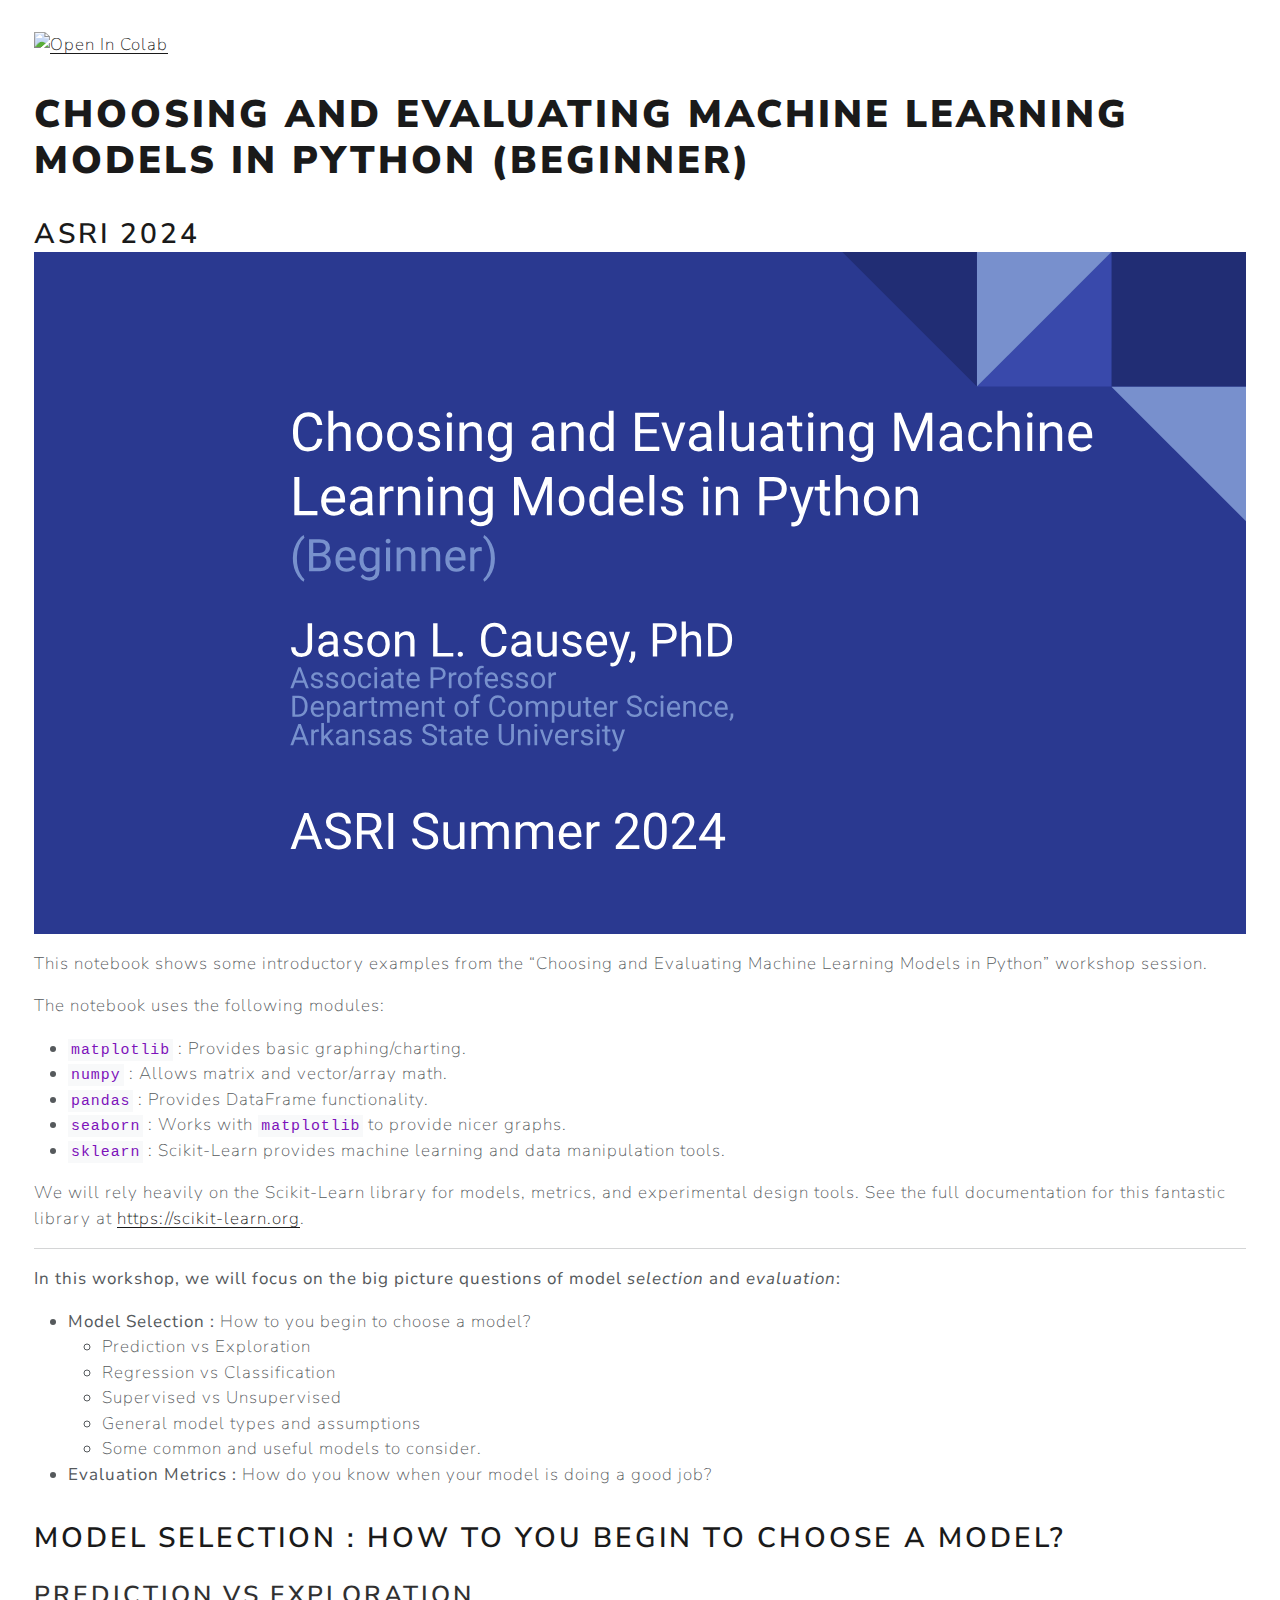
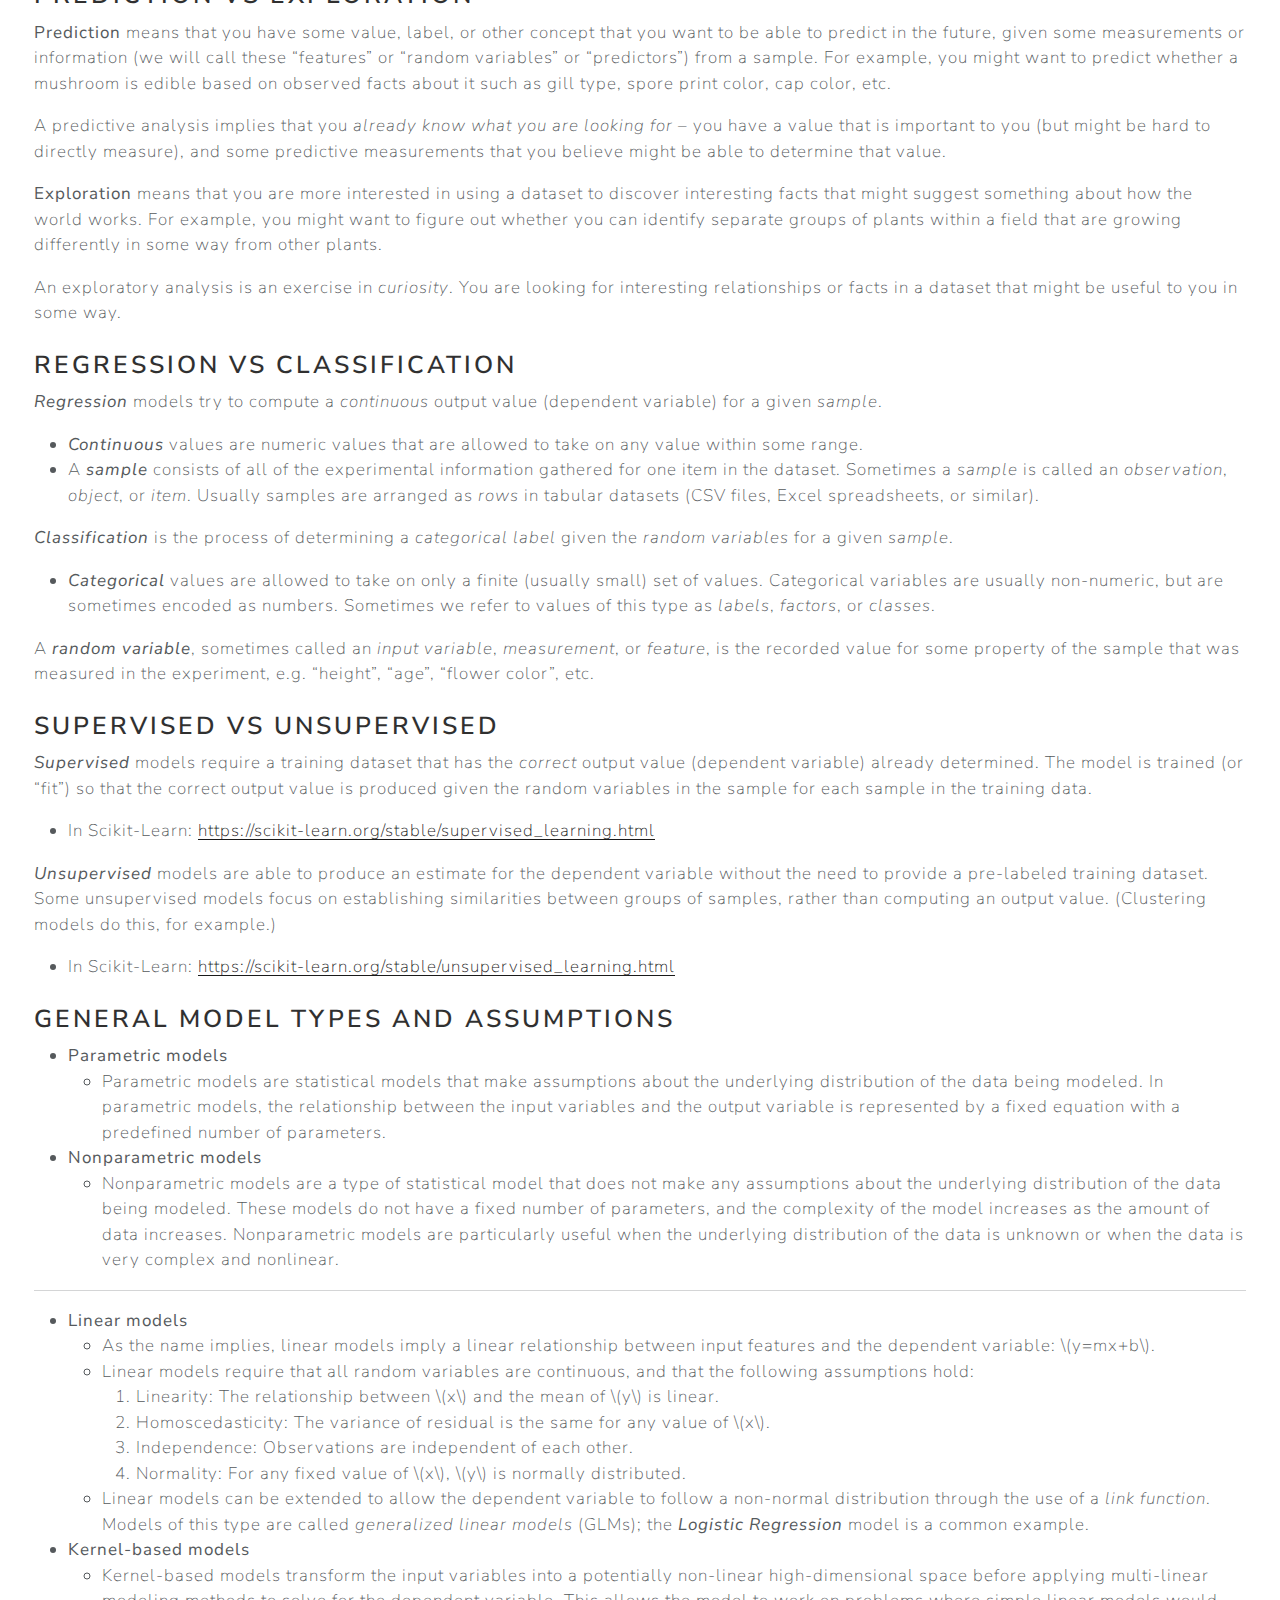
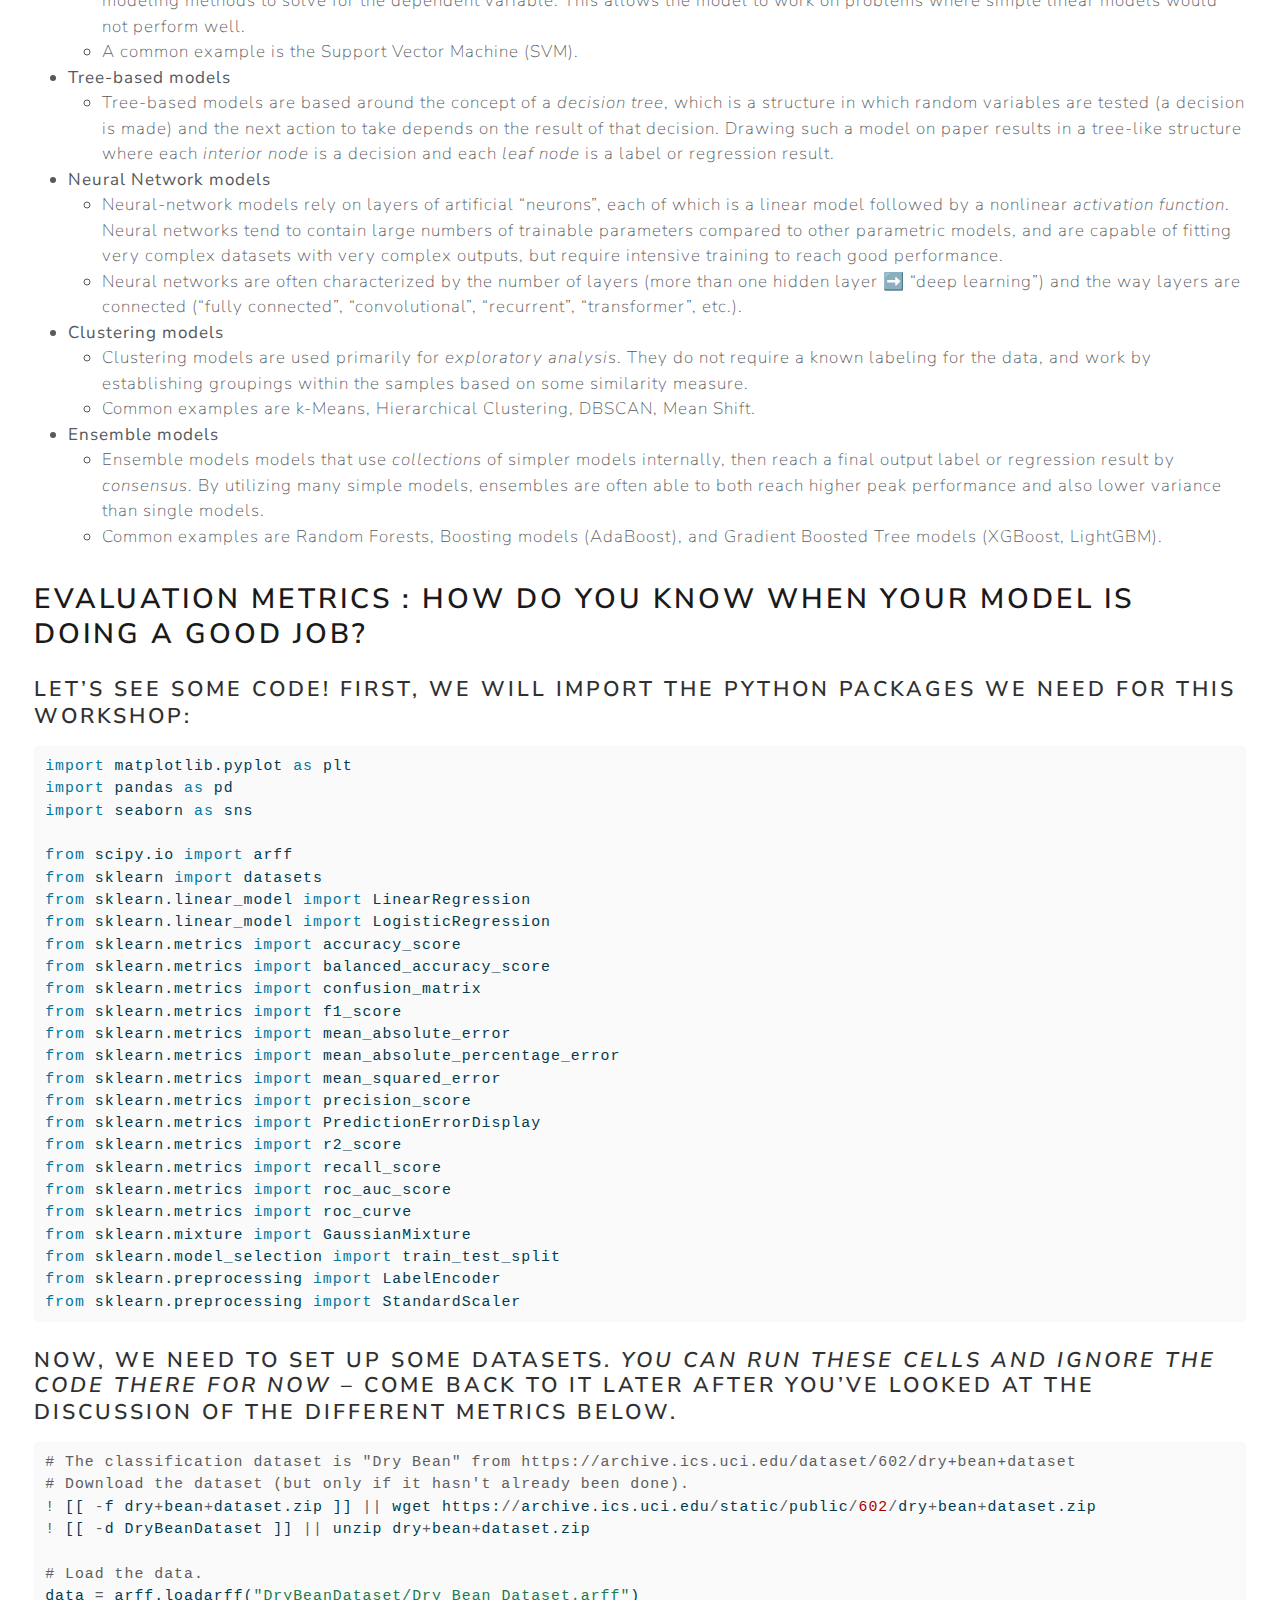
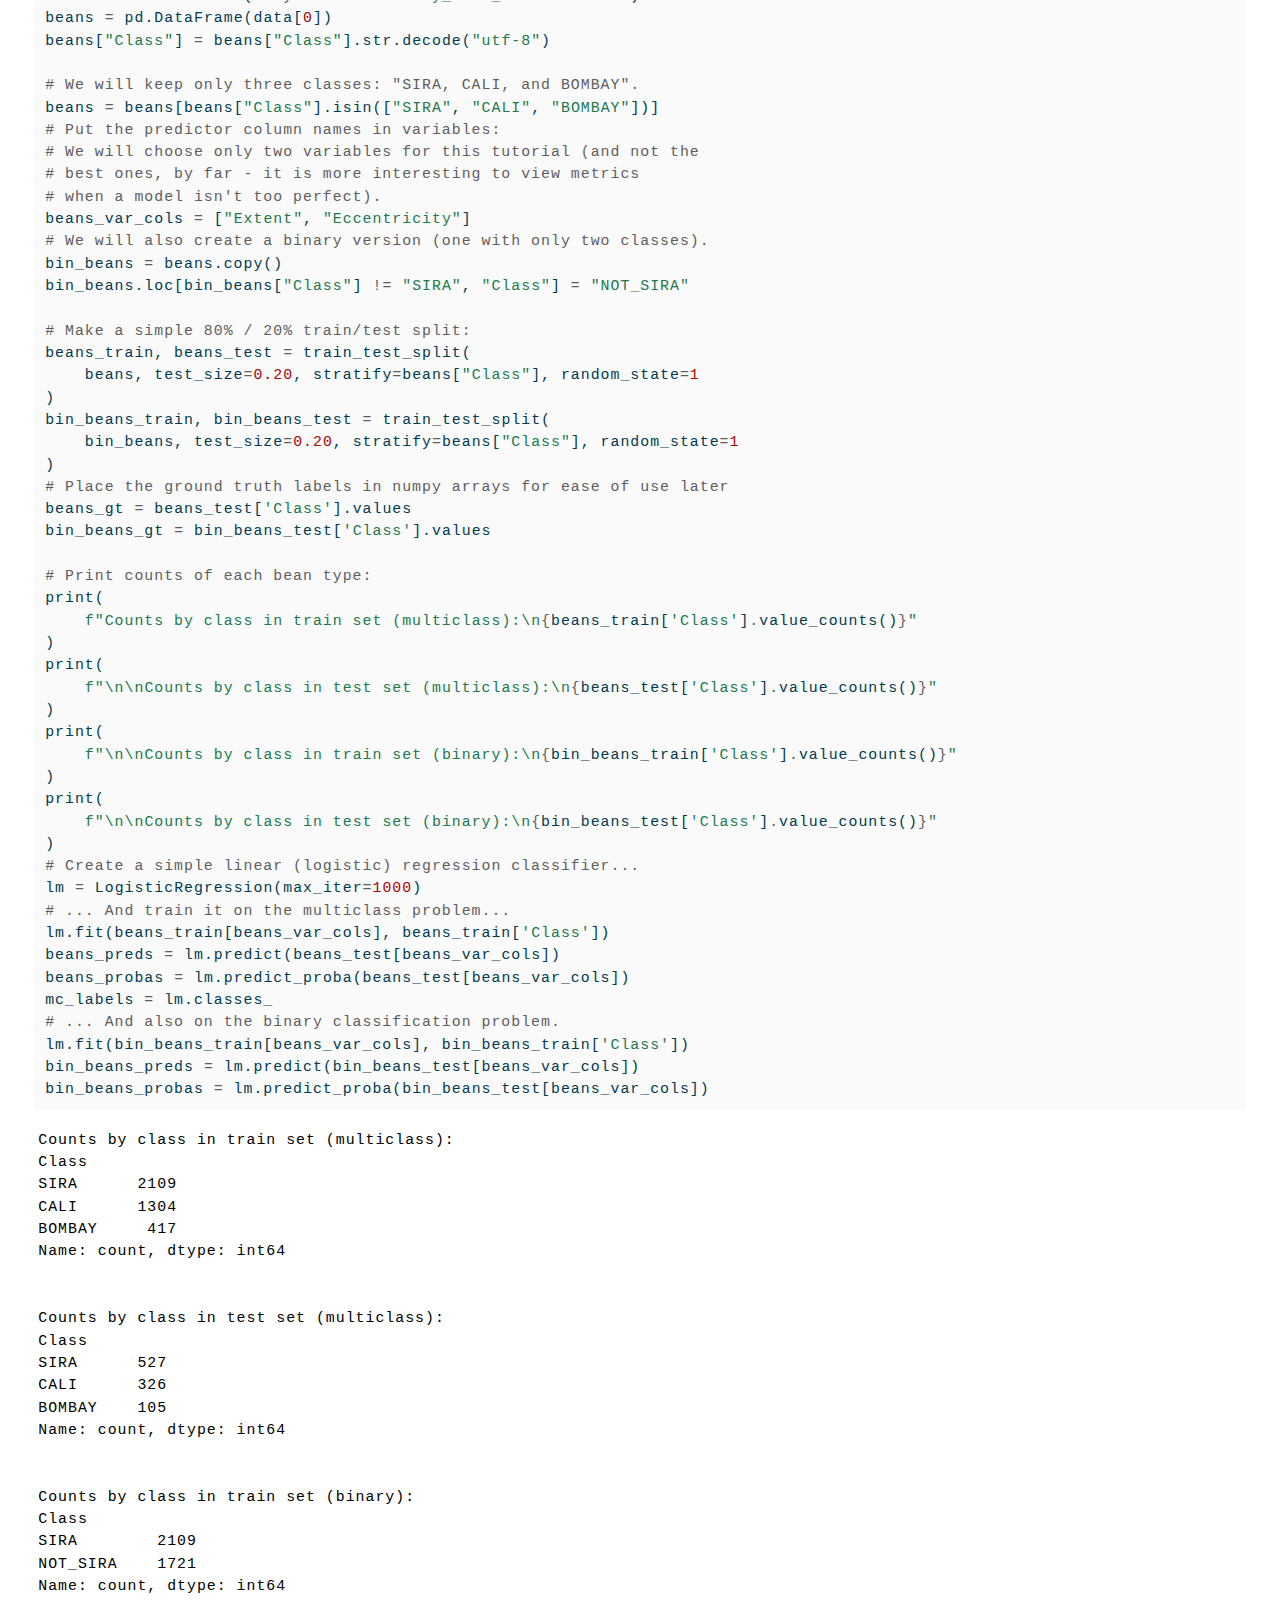
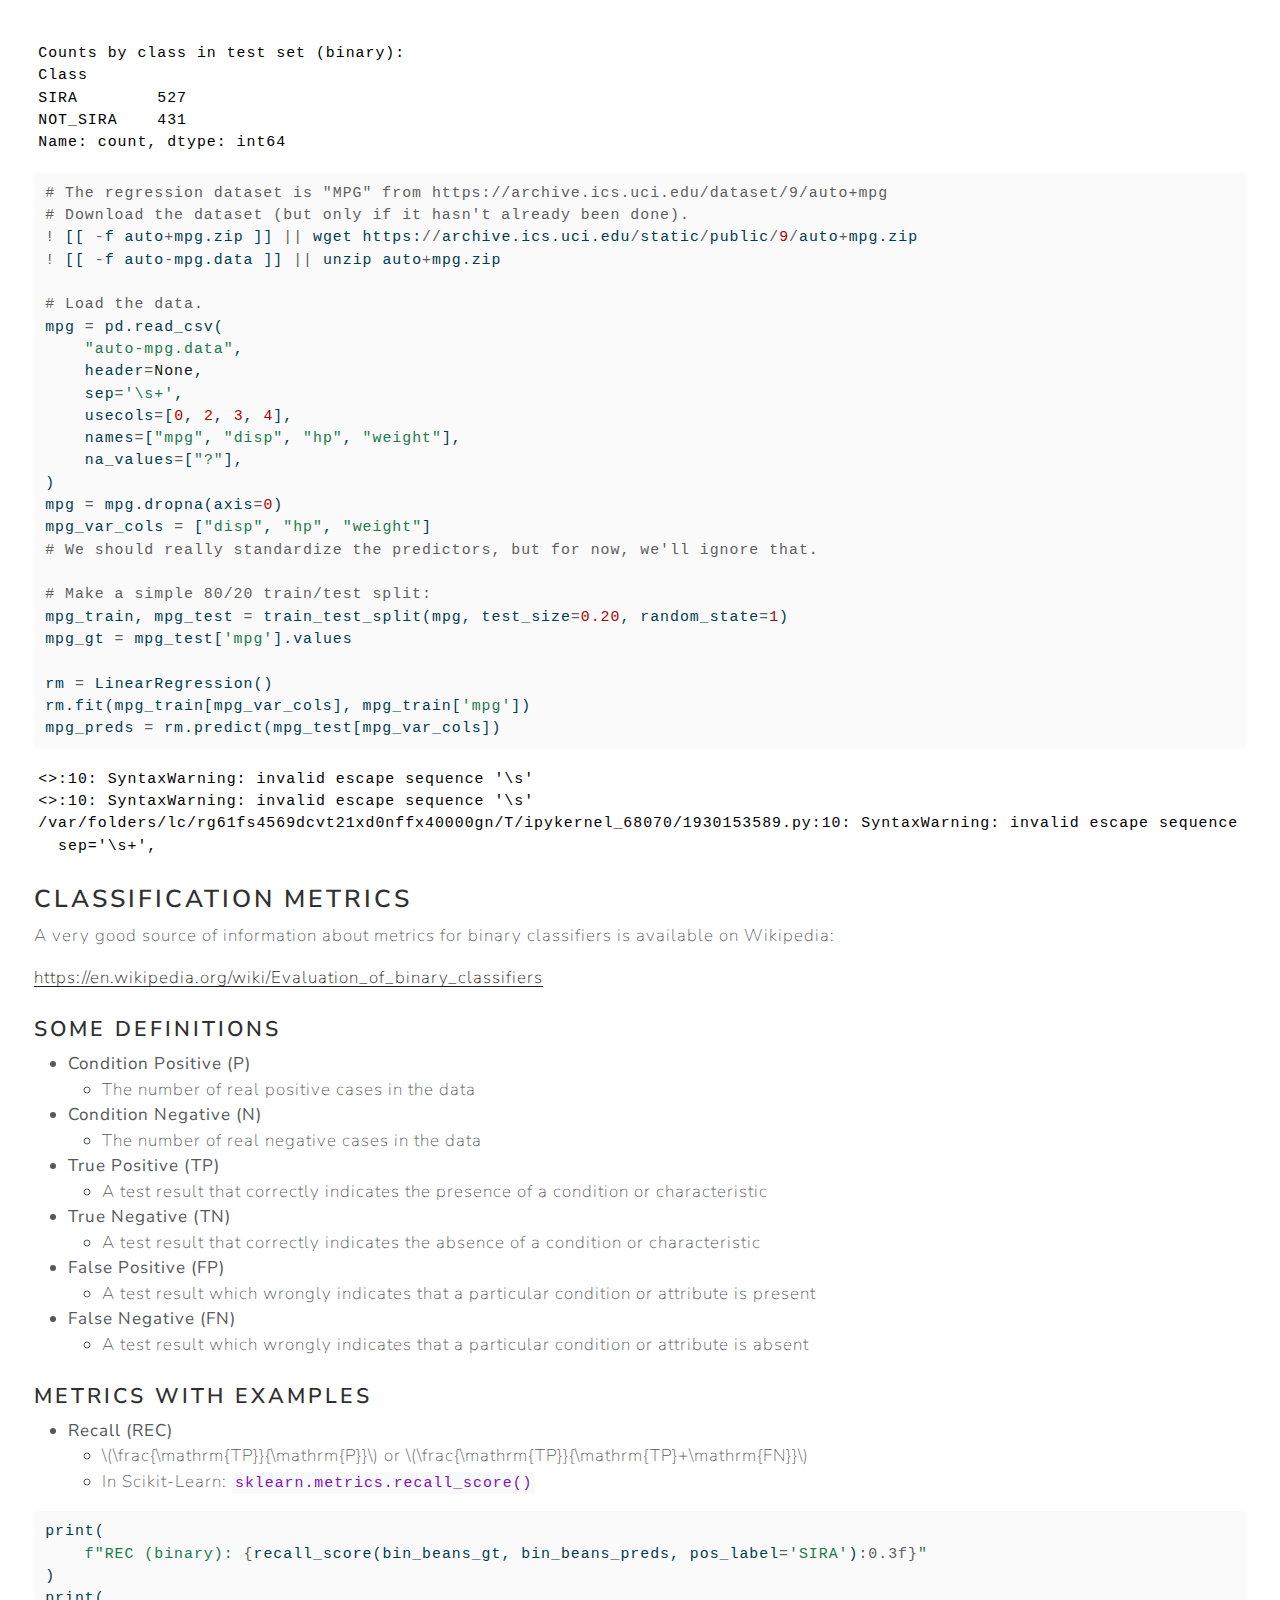
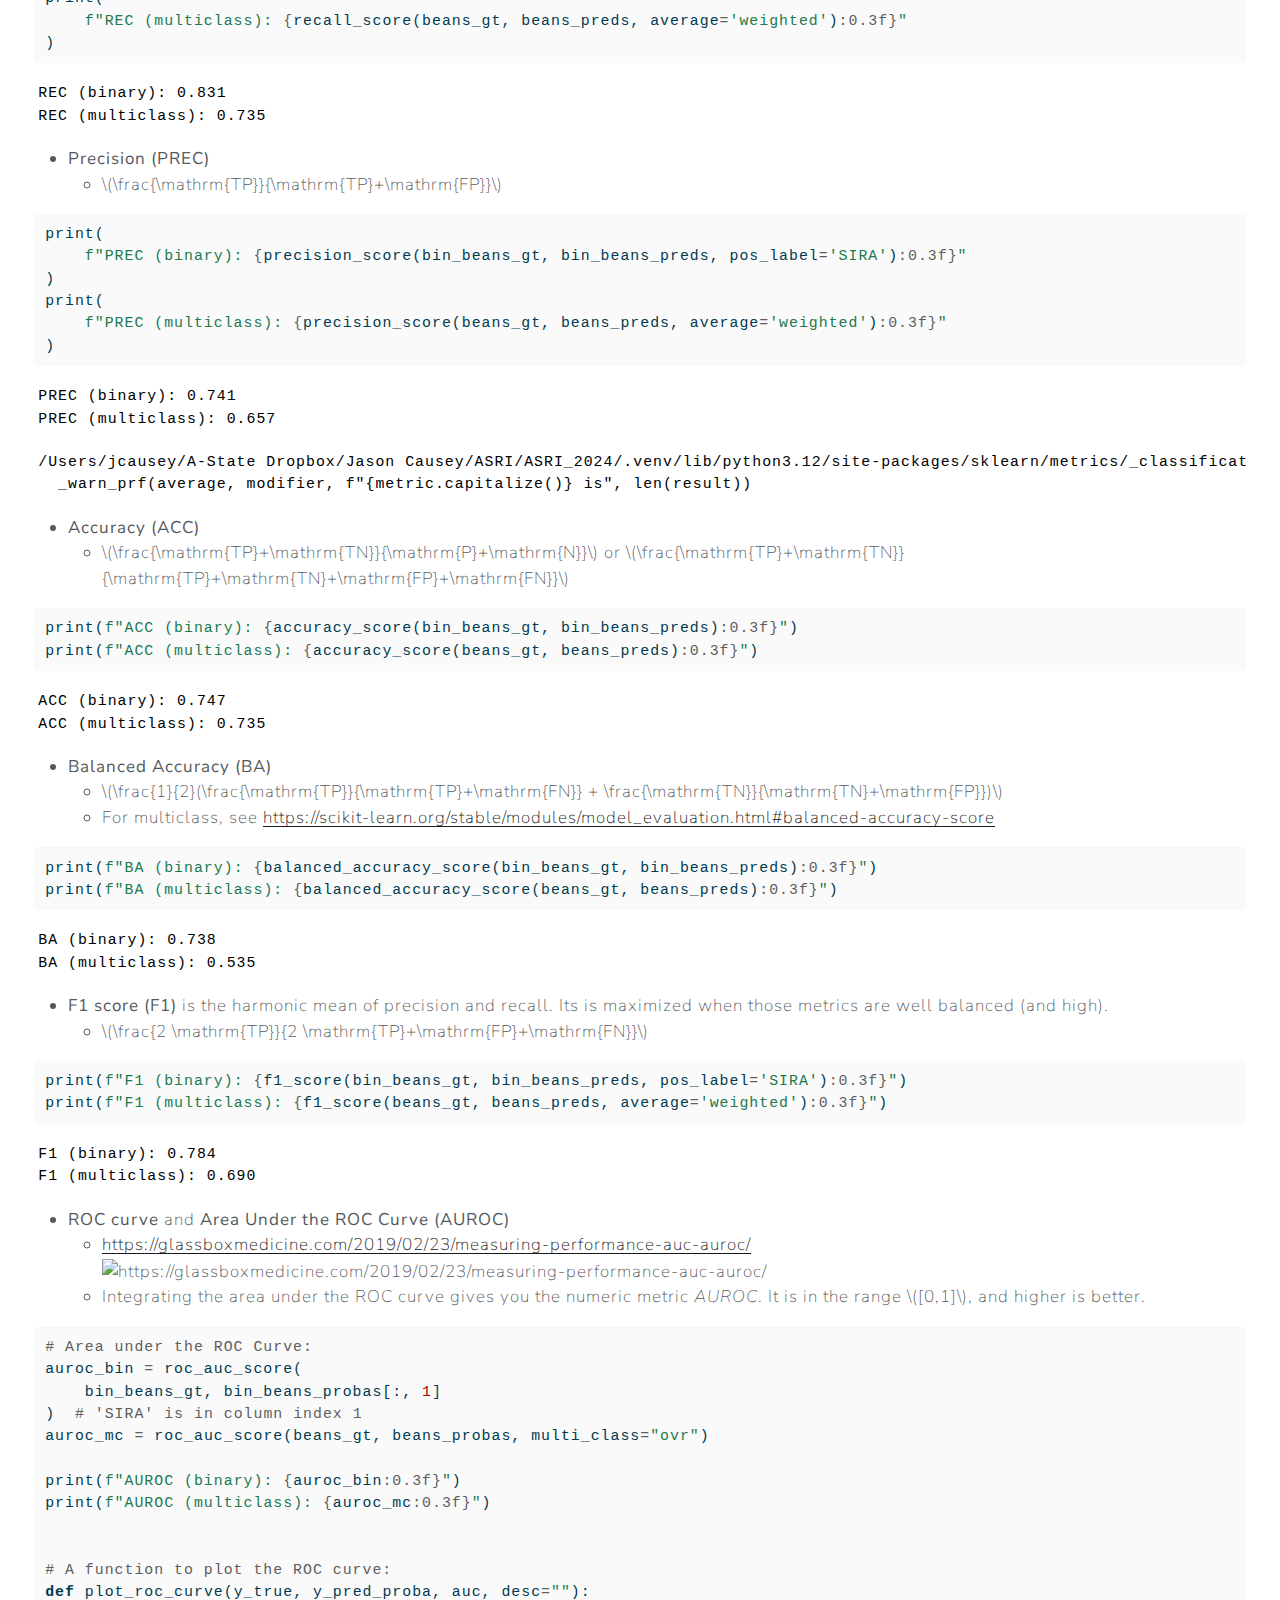
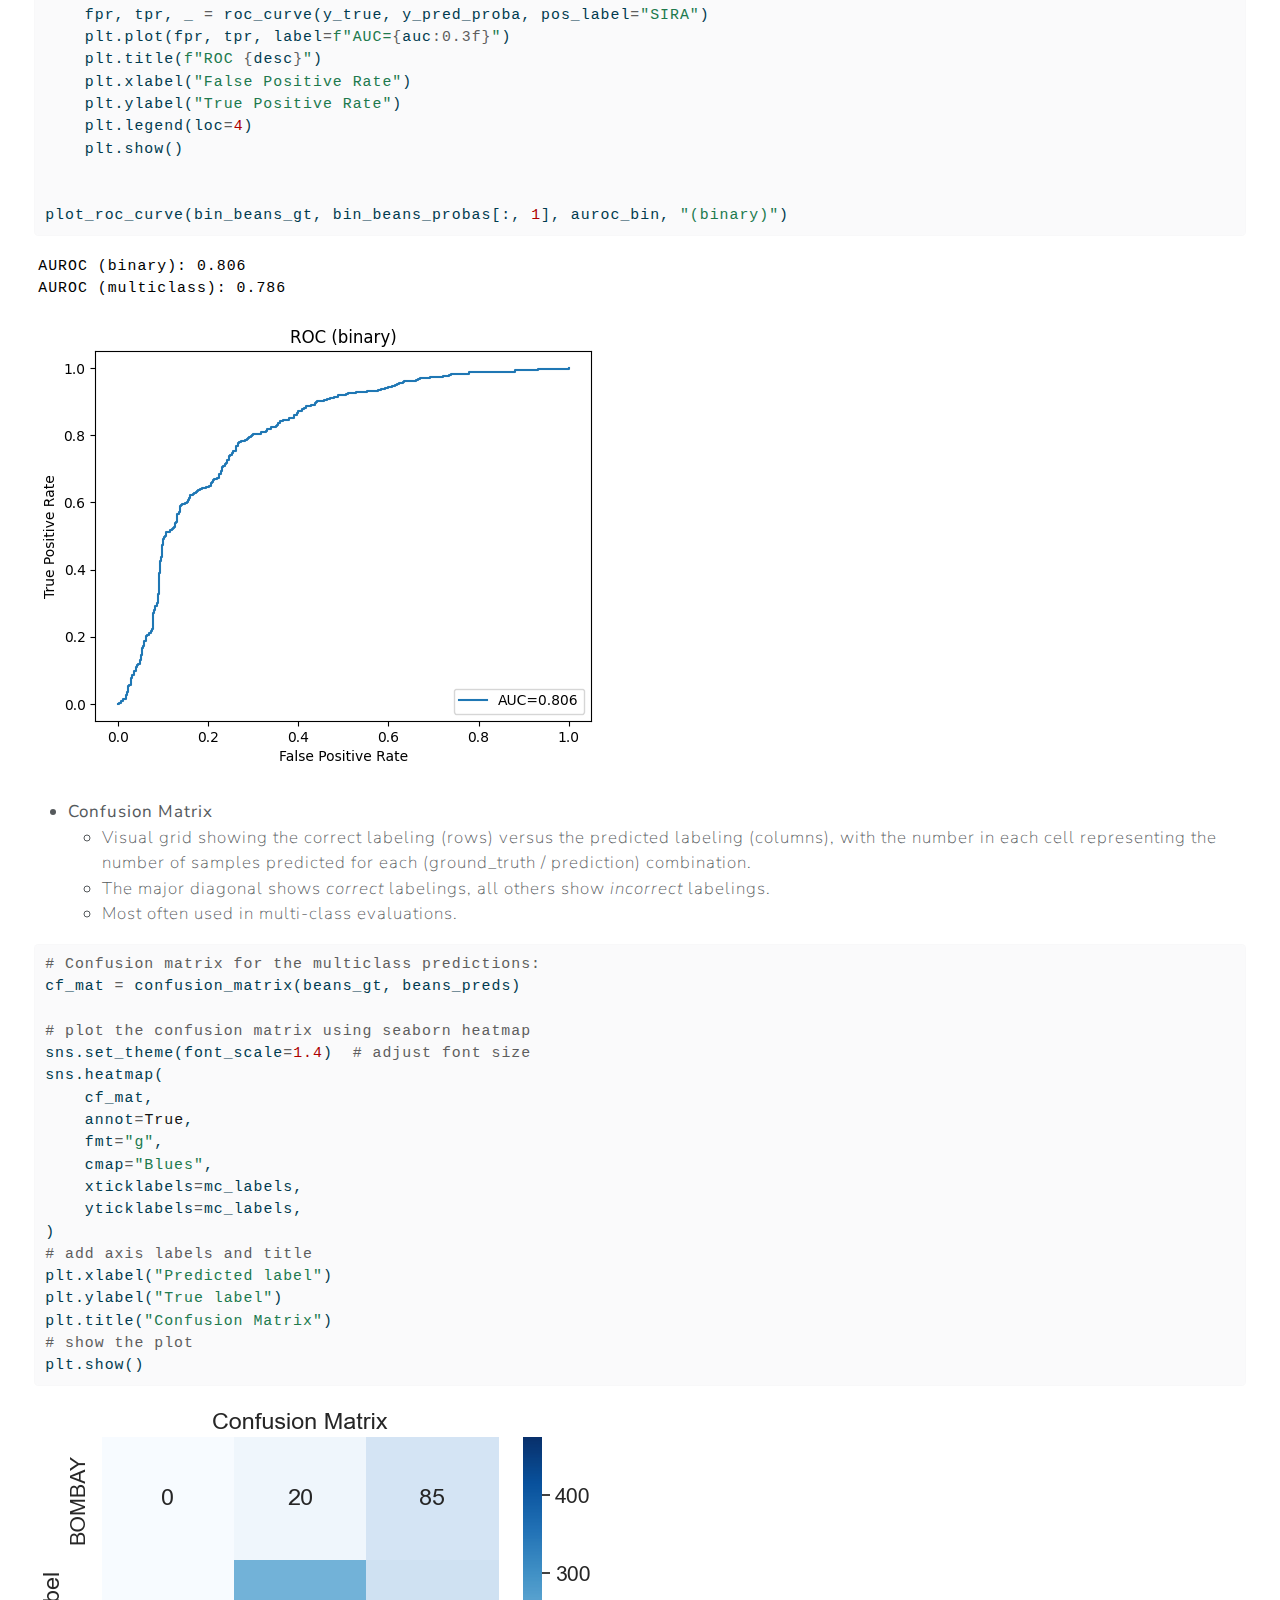
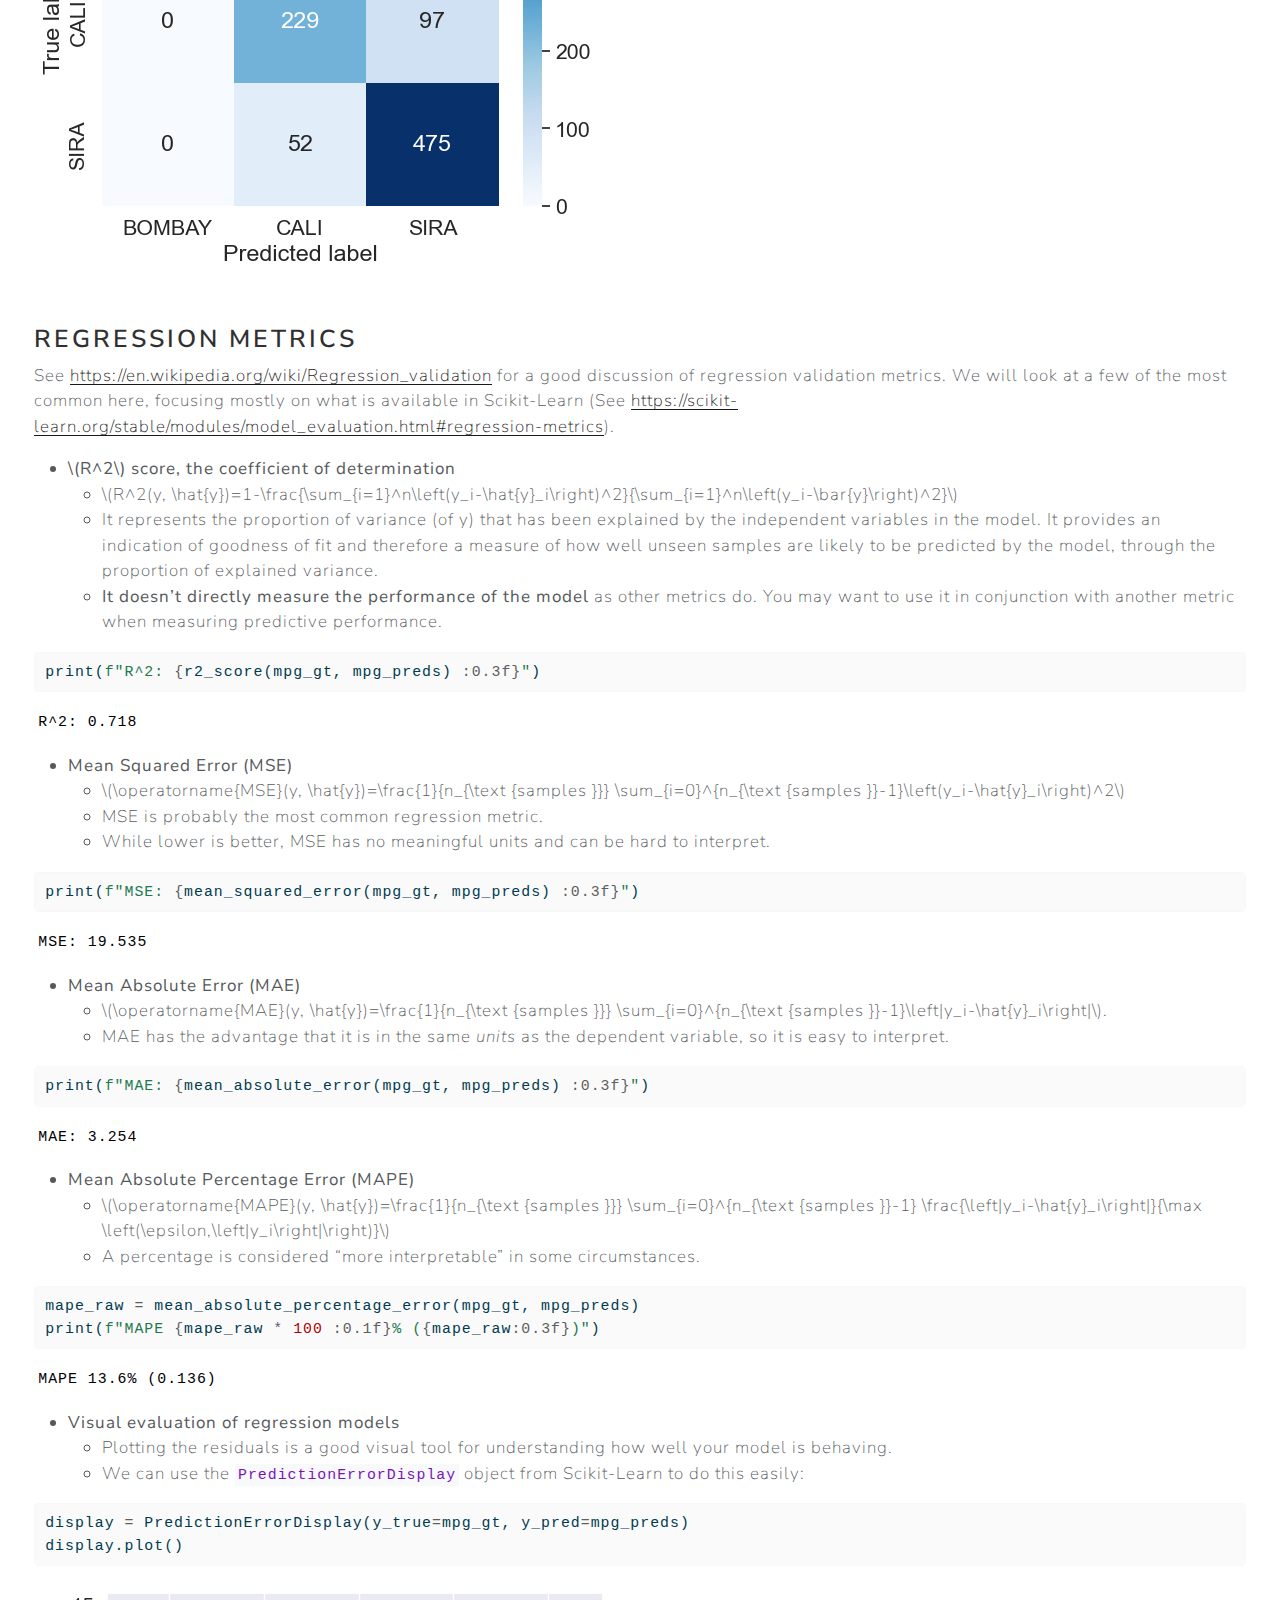
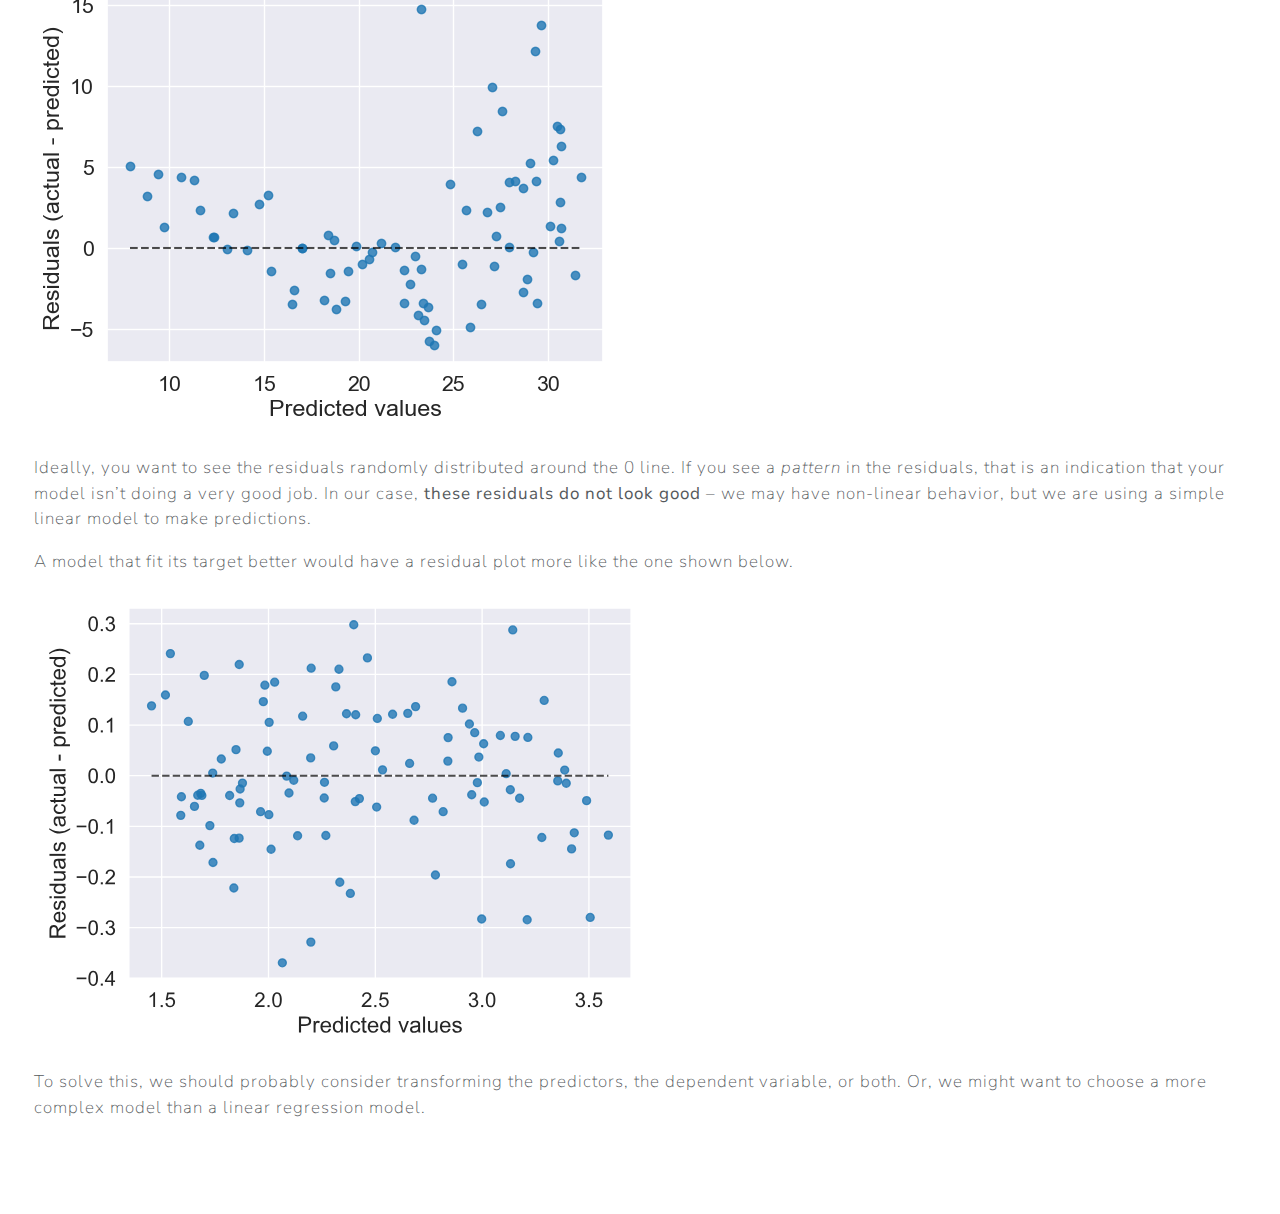
==== commit 06e5ff63: "updated beginner choosing model" ====
--- a/docs/python_beginner_choosing_a_model_complete_ASRI24.html
+++ b/docs/python_beginner_choosing_a_model_complete_ASRI24.html
@@ -164,7 +164,7 @@
 </ul>
 <p>We will rely heavily on the Scikit-Learn library for models, metrics, and experimental design tools. See the full documentation for this fantastic library at <a href="https://scikit-learn.org" class="uri">https://scikit-learn.org</a>.</p>
 <hr>
-<p>In this workshop, we will focus on the big picture questions of model selection and evaluation:</p>
+<p><strong>In this workshop, we will focus on the big picture questions of model <em>selection</em> and <em>evaluation</em>:</strong></p>
 <ul>
 <li><strong>Model Selection :</strong> How to you begin to choose a model?
 <ul>
@@ -191,7 +191,7 @@
 <p><strong><em>Regression</em></strong> models try to compute a <em>continuous</em> output value (dependent variable) for a given <em>sample</em>.</p>
 <ul>
 <li><strong><em>Continuous</em></strong> values are numeric values that are allowed to take on any value within some range.</li>
-<li>A <strong><em>sample</em></strong> consists of all of the experimental information gathered for one item in the dataset. Sometimes a <em>sample</em> is called an <em>object</em> or <em>item</em>. Usually samples are arranged as <em>rows</em> in tabular datasets (CSV files, Excel spreadsheets, or similar).</li>
+<li>A <strong><em>sample</em></strong> consists of all of the experimental information gathered for one item in the dataset. Sometimes a <em>sample</em> is called an <em>observation</em>, <em>object</em>, or <em>item</em>. Usually samples are arranged as <em>rows</em> in tabular datasets (CSV files, Excel spreadsheets, or similar).</li>
 </ul>
 <p><strong><em>Classification</em></strong> is the process of determining a <em>categorical label</em> given the <em>random variables</em> for a given <em>sample</em>.</p>
 <ul>
@@ -227,7 +227,14 @@
 <li><strong>Linear models</strong>
 <ul>
 <li>As the name implies, linear models imply a linear relationship between input features and the dependent variable: <span class="math inline">\(y=mx+b\)</span>.</li>
-<li>Linear models can be extended to allow the dependent variable to follow a non-normal distribution through the use of a <em>link function</em>. Models of this type are called <em>generalized linear models</em> (GLMs); the Logistic Regression model is a common example.</li>
+<li>Linear models require that all random variables are continuous, and that the following assumptions hold:
+<ol type="1">
+<li>Linearity: The relationship between <span class="math inline">\(x\)</span> and the mean of <span class="math inline">\(y\)</span> is linear.</li>
+<li>Homoscedasticity: The variance of residual is the same for any value of <span class="math inline">\(x\)</span>.</li>
+<li>Independence: Observations are independent of each other.</li>
+<li>Normality: For any fixed value of <span class="math inline">\(x\)</span>, <span class="math inline">\(y\)</span> is normally distributed.</li>
+</ol></li>
+<li>Linear models can be extended to allow the dependent variable to follow a non-normal distribution through the use of a <em>link function</em>. Models of this type are called <em>generalized linear models</em> (GLMs); the <strong><em>Logistic Regression</em></strong> model is a common example.</li>
 </ul></li>
 <li><strong>Kernel-based models</strong>
 <ul>
@@ -288,8 +295,8 @@
 <span id="cb1-25"><a href="#cb1-25" aria-hidden="true" tabindex="-1"></a><span class="im">from</span> sklearn.preprocessing <span class="im">import</span> StandardScaler</span></code><button title="Copy to Clipboard" class="code-copy-button"><i class="bi"></i></button></pre></div>
 </div>
 </section>
-<section id="now-we-need-to-set-up-some-datasets.-you-can-run-these-cells-and-essentially-ignore-the-code-there-for-now-come-back-to-it-later-after-youve-looked-at-the-discussion-of-the-different-metrics-below." class="level4">
-<h4 class="anchored" data-anchor-id="now-we-need-to-set-up-some-datasets.-you-can-run-these-cells-and-essentially-ignore-the-code-there-for-now-come-back-to-it-later-after-youve-looked-at-the-discussion-of-the-different-metrics-below.">Now, we need to set up some datasets. You can run these cells and essentially ignore the code there for now – come back to it later after you’ve looked at the discussion of the different metrics below.</h4>
+<section id="now-we-need-to-set-up-some-datasets.-you-can-run-these-cells-and-ignore-the-code-there-for-now-come-back-to-it-later-after-youve-looked-at-the-discussion-of-the-different-metrics-below." class="level4">
+<h4 class="anchored" data-anchor-id="now-we-need-to-set-up-some-datasets.-you-can-run-these-cells-and-ignore-the-code-there-for-now-come-back-to-it-later-after-youve-looked-at-the-discussion-of-the-different-metrics-below.">Now, we need to set up some datasets. <em>You can run these cells and ignore the code there for now</em> – come back to it later after you’ve looked at the discussion of the different metrics below.</h4>
 <div id="f256fc5e" class="cell" data-outputid="99b6768b-5ca0-4875-dd3f-8670283f66b2" data-execution_count="2">
 <div class="sourceCode cell-code" id="cb2"><pre class="sourceCode python code-with-copy"><code class="sourceCode python"><span id="cb2-1"><a href="#cb2-1" aria-hidden="true" tabindex="-1"></a><span class="co"># The classification dataset is "Dry Bean" from https://archive.ics.uci.edu/dataset/602/dry+bean+dataset</span></span>
 <span id="cb2-2"><a href="#cb2-2" aria-hidden="true" tabindex="-1"></a><span class="co"># Download the dataset (but only if it hasn't already been done).</span></span>
@@ -303,49 +310,50 @@
 <span id="cb2-10"><a href="#cb2-10" aria-hidden="true" tabindex="-1"></a></span>
 <span id="cb2-11"><a href="#cb2-11" aria-hidden="true" tabindex="-1"></a><span class="co"># We will keep only three classes: "SIRA, CALI, and BOMBAY".</span></span>
 <span id="cb2-12"><a href="#cb2-12" aria-hidden="true" tabindex="-1"></a>beans <span class="op">=</span> beans[beans[<span class="st">"Class"</span>].isin([<span class="st">"SIRA"</span>, <span class="st">"CALI"</span>, <span class="st">"BOMBAY"</span>])]</span>
-<span id="cb2-13"><a href="#cb2-13" aria-hidden="true" tabindex="-1"></a><span class="co"># Put the label column name and predictor column names in variables:</span></span>
-<span id="cb2-14"><a href="#cb2-14" aria-hidden="true" tabindex="-1"></a>beans_label_col <span class="op">=</span> <span class="st">"Class"</span></span>
-<span id="cb2-15"><a href="#cb2-15" aria-hidden="true" tabindex="-1"></a><span class="co"># Choose only two variables for this tutorial (and not the best ones, by far).</span></span>
-<span id="cb2-16"><a href="#cb2-16" aria-hidden="true" tabindex="-1"></a>beans_var_cols <span class="op">=</span> [<span class="st">"Extent"</span>, <span class="st">"Eccentricity"</span>]</span>
-<span id="cb2-17"><a href="#cb2-17" aria-hidden="true" tabindex="-1"></a><span class="co"># We will also create a binary version (one with only two classes).</span></span>
-<span id="cb2-18"><a href="#cb2-18" aria-hidden="true" tabindex="-1"></a>bin_beans <span class="op">=</span> beans.copy()</span>
-<span id="cb2-19"><a href="#cb2-19" aria-hidden="true" tabindex="-1"></a>bin_beans.loc[bin_beans[<span class="st">"Class"</span>] <span class="op">!=</span> <span class="st">"SIRA"</span>, <span class="st">"Class"</span>] <span class="op">=</span> <span class="st">"NOT_SIRA"</span></span>
-<span id="cb2-20"><a href="#cb2-20" aria-hidden="true" tabindex="-1"></a></span>
-<span id="cb2-21"><a href="#cb2-21" aria-hidden="true" tabindex="-1"></a><span class="co"># Make a simple 80/20 train/test split:</span></span>
-<span id="cb2-22"><a href="#cb2-22" aria-hidden="true" tabindex="-1"></a>beans_train, beans_test <span class="op">=</span> train_test_split(</span>
-<span id="cb2-23"><a href="#cb2-23" aria-hidden="true" tabindex="-1"></a>    beans, test_size<span class="op">=</span><span class="fl">0.20</span>, stratify<span class="op">=</span>beans[<span class="st">"Class"</span>], random_state<span class="op">=</span><span class="dv">1</span></span>
-<span id="cb2-24"><a href="#cb2-24" aria-hidden="true" tabindex="-1"></a>)</span>
-<span id="cb2-25"><a href="#cb2-25" aria-hidden="true" tabindex="-1"></a>bin_beans_train, bin_beans_test <span class="op">=</span> train_test_split(</span>
-<span id="cb2-26"><a href="#cb2-26" aria-hidden="true" tabindex="-1"></a>    bin_beans, test_size<span class="op">=</span><span class="fl">0.20</span>, stratify<span class="op">=</span>beans[<span class="st">"Class"</span>], random_state<span class="op">=</span><span class="dv">1</span></span>
-<span id="cb2-27"><a href="#cb2-27" aria-hidden="true" tabindex="-1"></a>)</span>
-<span id="cb2-28"><a href="#cb2-28" aria-hidden="true" tabindex="-1"></a></span>
-<span id="cb2-29"><a href="#cb2-29" aria-hidden="true" tabindex="-1"></a>beans_gt <span class="op">=</span> beans_test[beans_label_col].values</span>
-<span id="cb2-30"><a href="#cb2-30" aria-hidden="true" tabindex="-1"></a>bin_beans_gt <span class="op">=</span> bin_beans_test[beans_label_col].values</span>
-<span id="cb2-31"><a href="#cb2-31" aria-hidden="true" tabindex="-1"></a></span>
-<span id="cb2-32"><a href="#cb2-32" aria-hidden="true" tabindex="-1"></a><span class="co"># Print counts of each bean type:</span></span>
-<span id="cb2-33"><a href="#cb2-33" aria-hidden="true" tabindex="-1"></a><span class="bu">print</span>(</span>
-<span id="cb2-34"><a href="#cb2-34" aria-hidden="true" tabindex="-1"></a>    <span class="ss">f"Counts by class in train set (multiclass):</span><span class="ch">\n</span><span class="sc">{</span>beans_train[<span class="st">'Class'</span>]<span class="sc">.</span>value_counts()<span class="sc">}</span><span class="ss">"</span></span>
-<span id="cb2-35"><a href="#cb2-35" aria-hidden="true" tabindex="-1"></a>)</span>
-<span id="cb2-36"><a href="#cb2-36" aria-hidden="true" tabindex="-1"></a><span class="bu">print</span>(</span>
-<span id="cb2-37"><a href="#cb2-37" aria-hidden="true" tabindex="-1"></a>    <span class="ss">f"</span><span class="ch">\n\n</span><span class="ss">Counts by class in test set (multiclass):</span><span class="ch">\n</span><span class="sc">{</span>beans_test[<span class="st">'Class'</span>]<span class="sc">.</span>value_counts()<span class="sc">}</span><span class="ss">"</span></span>
-<span id="cb2-38"><a href="#cb2-38" aria-hidden="true" tabindex="-1"></a>)</span>
-<span id="cb2-39"><a href="#cb2-39" aria-hidden="true" tabindex="-1"></a><span class="bu">print</span>(</span>
-<span id="cb2-40"><a href="#cb2-40" aria-hidden="true" tabindex="-1"></a>    <span class="ss">f"</span><span class="ch">\n\n</span><span class="ss">Counts by class in train set (binary):</span><span class="ch">\n</span><span class="sc">{</span>bin_beans_train[<span class="st">'Class'</span>]<span class="sc">.</span>value_counts()<span class="sc">}</span><span class="ss">"</span></span>
-<span id="cb2-41"><a href="#cb2-41" aria-hidden="true" tabindex="-1"></a>)</span>
-<span id="cb2-42"><a href="#cb2-42" aria-hidden="true" tabindex="-1"></a><span class="bu">print</span>(</span>
-<span id="cb2-43"><a href="#cb2-43" aria-hidden="true" tabindex="-1"></a>    <span class="ss">f"</span><span class="ch">\n\n</span><span class="ss">Counts by class in test set (binary):</span><span class="ch">\n</span><span class="sc">{</span>bin_beans_test[<span class="st">'Class'</span>]<span class="sc">.</span>value_counts()<span class="sc">}</span><span class="ss">"</span></span>
-<span id="cb2-44"><a href="#cb2-44" aria-hidden="true" tabindex="-1"></a>)</span>
-<span id="cb2-45"><a href="#cb2-45" aria-hidden="true" tabindex="-1"></a><span class="co"># Create a simple linear (logistic) regression classifier...</span></span>
-<span id="cb2-46"><a href="#cb2-46" aria-hidden="true" tabindex="-1"></a>lm <span class="op">=</span> LogisticRegression(max_iter<span class="op">=</span><span class="dv">1000</span>)</span>
-<span id="cb2-47"><a href="#cb2-47" aria-hidden="true" tabindex="-1"></a><span class="co"># ... And train it on the multiclass problem...</span></span>
-<span id="cb2-48"><a href="#cb2-48" aria-hidden="true" tabindex="-1"></a>lm.fit(beans_train[beans_var_cols], beans_train[beans_label_col])</span>
-<span id="cb2-49"><a href="#cb2-49" aria-hidden="true" tabindex="-1"></a>beans_preds <span class="op">=</span> lm.predict(beans_test[beans_var_cols])</span>
-<span id="cb2-50"><a href="#cb2-50" aria-hidden="true" tabindex="-1"></a>beans_probas <span class="op">=</span> lm.predict_proba(beans_test[beans_var_cols])</span>
-<span id="cb2-51"><a href="#cb2-51" aria-hidden="true" tabindex="-1"></a>mc_labels <span class="op">=</span> lm.classes_</span>
-<span id="cb2-52"><a href="#cb2-52" aria-hidden="true" tabindex="-1"></a><span class="co"># ... And also on the binary classification problem.</span></span>
-<span id="cb2-53"><a href="#cb2-53" aria-hidden="true" tabindex="-1"></a>lm.fit(bin_beans_train[beans_var_cols], bin_beans_train[beans_label_col])</span>
-<span id="cb2-54"><a href="#cb2-54" aria-hidden="true" tabindex="-1"></a>bin_beans_preds <span class="op">=</span> lm.predict(bin_beans_test[beans_var_cols])</span>
-<span id="cb2-55"><a href="#cb2-55" aria-hidden="true" tabindex="-1"></a>bin_beans_probas <span class="op">=</span> lm.predict_proba(bin_beans_test[beans_var_cols])</span></code><button title="Copy to Clipboard" class="code-copy-button"><i class="bi"></i></button></pre></div>
+<span id="cb2-13"><a href="#cb2-13" aria-hidden="true" tabindex="-1"></a><span class="co"># Put the predictor column names in variables:</span></span>
+<span id="cb2-14"><a href="#cb2-14" aria-hidden="true" tabindex="-1"></a><span class="co"># We will choose only two variables for this tutorial (and not the</span></span>
+<span id="cb2-15"><a href="#cb2-15" aria-hidden="true" tabindex="-1"></a><span class="co"># best ones, by far - it is more interesting to view metrics</span></span>
+<span id="cb2-16"><a href="#cb2-16" aria-hidden="true" tabindex="-1"></a><span class="co"># when a model isn't too perfect).</span></span>
+<span id="cb2-17"><a href="#cb2-17" aria-hidden="true" tabindex="-1"></a>beans_var_cols <span class="op">=</span> [<span class="st">"Extent"</span>, <span class="st">"Eccentricity"</span>]</span>
+<span id="cb2-18"><a href="#cb2-18" aria-hidden="true" tabindex="-1"></a><span class="co"># We will also create a binary version (one with only two classes).</span></span>
+<span id="cb2-19"><a href="#cb2-19" aria-hidden="true" tabindex="-1"></a>bin_beans <span class="op">=</span> beans.copy()</span>
+<span id="cb2-20"><a href="#cb2-20" aria-hidden="true" tabindex="-1"></a>bin_beans.loc[bin_beans[<span class="st">"Class"</span>] <span class="op">!=</span> <span class="st">"SIRA"</span>, <span class="st">"Class"</span>] <span class="op">=</span> <span class="st">"NOT_SIRA"</span></span>
+<span id="cb2-21"><a href="#cb2-21" aria-hidden="true" tabindex="-1"></a></span>
+<span id="cb2-22"><a href="#cb2-22" aria-hidden="true" tabindex="-1"></a><span class="co"># Make a simple 80% / 20% train/test split:</span></span>
+<span id="cb2-23"><a href="#cb2-23" aria-hidden="true" tabindex="-1"></a>beans_train, beans_test <span class="op">=</span> train_test_split(</span>
+<span id="cb2-24"><a href="#cb2-24" aria-hidden="true" tabindex="-1"></a>    beans, test_size<span class="op">=</span><span class="fl">0.20</span>, stratify<span class="op">=</span>beans[<span class="st">"Class"</span>], random_state<span class="op">=</span><span class="dv">1</span></span>
+<span id="cb2-25"><a href="#cb2-25" aria-hidden="true" tabindex="-1"></a>)</span>
+<span id="cb2-26"><a href="#cb2-26" aria-hidden="true" tabindex="-1"></a>bin_beans_train, bin_beans_test <span class="op">=</span> train_test_split(</span>
+<span id="cb2-27"><a href="#cb2-27" aria-hidden="true" tabindex="-1"></a>    bin_beans, test_size<span class="op">=</span><span class="fl">0.20</span>, stratify<span class="op">=</span>beans[<span class="st">"Class"</span>], random_state<span class="op">=</span><span class="dv">1</span></span>
+<span id="cb2-28"><a href="#cb2-28" aria-hidden="true" tabindex="-1"></a>)</span>
+<span id="cb2-29"><a href="#cb2-29" aria-hidden="true" tabindex="-1"></a><span class="co"># Place the ground truth labels in numpy arrays for ease of use later</span></span>
+<span id="cb2-30"><a href="#cb2-30" aria-hidden="true" tabindex="-1"></a>beans_gt <span class="op">=</span> beans_test[<span class="st">'Class'</span>].values</span>
+<span id="cb2-31"><a href="#cb2-31" aria-hidden="true" tabindex="-1"></a>bin_beans_gt <span class="op">=</span> bin_beans_test[<span class="st">'Class'</span>].values</span>
+<span id="cb2-32"><a href="#cb2-32" aria-hidden="true" tabindex="-1"></a></span>
+<span id="cb2-33"><a href="#cb2-33" aria-hidden="true" tabindex="-1"></a><span class="co"># Print counts of each bean type:</span></span>
+<span id="cb2-34"><a href="#cb2-34" aria-hidden="true" tabindex="-1"></a><span class="bu">print</span>(</span>
+<span id="cb2-35"><a href="#cb2-35" aria-hidden="true" tabindex="-1"></a>    <span class="ss">f"Counts by class in train set (multiclass):</span><span class="ch">\n</span><span class="sc">{</span>beans_train[<span class="st">'Class'</span>]<span class="sc">.</span>value_counts()<span class="sc">}</span><span class="ss">"</span></span>
+<span id="cb2-36"><a href="#cb2-36" aria-hidden="true" tabindex="-1"></a>)</span>
+<span id="cb2-37"><a href="#cb2-37" aria-hidden="true" tabindex="-1"></a><span class="bu">print</span>(</span>
+<span id="cb2-38"><a href="#cb2-38" aria-hidden="true" tabindex="-1"></a>    <span class="ss">f"</span><span class="ch">\n\n</span><span class="ss">Counts by class in test set (multiclass):</span><span class="ch">\n</span><span class="sc">{</span>beans_test[<span class="st">'Class'</span>]<span class="sc">.</span>value_counts()<span class="sc">}</span><span class="ss">"</span></span>
+<span id="cb2-39"><a href="#cb2-39" aria-hidden="true" tabindex="-1"></a>)</span>
+<span id="cb2-40"><a href="#cb2-40" aria-hidden="true" tabindex="-1"></a><span class="bu">print</span>(</span>
+<span id="cb2-41"><a href="#cb2-41" aria-hidden="true" tabindex="-1"></a>    <span class="ss">f"</span><span class="ch">\n\n</span><span class="ss">Counts by class in train set (binary):</span><span class="ch">\n</span><span class="sc">{</span>bin_beans_train[<span class="st">'Class'</span>]<span class="sc">.</span>value_counts()<span class="sc">}</span><span class="ss">"</span></span>
+<span id="cb2-42"><a href="#cb2-42" aria-hidden="true" tabindex="-1"></a>)</span>
+<span id="cb2-43"><a href="#cb2-43" aria-hidden="true" tabindex="-1"></a><span class="bu">print</span>(</span>
+<span id="cb2-44"><a href="#cb2-44" aria-hidden="true" tabindex="-1"></a>    <span class="ss">f"</span><span class="ch">\n\n</span><span class="ss">Counts by class in test set (binary):</span><span class="ch">\n</span><span class="sc">{</span>bin_beans_test[<span class="st">'Class'</span>]<span class="sc">.</span>value_counts()<span class="sc">}</span><span class="ss">"</span></span>
+<span id="cb2-45"><a href="#cb2-45" aria-hidden="true" tabindex="-1"></a>)</span>
+<span id="cb2-46"><a href="#cb2-46" aria-hidden="true" tabindex="-1"></a><span class="co"># Create a simple linear (logistic) regression classifier...</span></span>
+<span id="cb2-47"><a href="#cb2-47" aria-hidden="true" tabindex="-1"></a>lm <span class="op">=</span> LogisticRegression(max_iter<span class="op">=</span><span class="dv">1000</span>)</span>
+<span id="cb2-48"><a href="#cb2-48" aria-hidden="true" tabindex="-1"></a><span class="co"># ... And train it on the multiclass problem...</span></span>
+<span id="cb2-49"><a href="#cb2-49" aria-hidden="true" tabindex="-1"></a>lm.fit(beans_train[beans_var_cols], beans_train[<span class="st">'Class'</span>])</span>
+<span id="cb2-50"><a href="#cb2-50" aria-hidden="true" tabindex="-1"></a>beans_preds <span class="op">=</span> lm.predict(beans_test[beans_var_cols])</span>
+<span id="cb2-51"><a href="#cb2-51" aria-hidden="true" tabindex="-1"></a>beans_probas <span class="op">=</span> lm.predict_proba(beans_test[beans_var_cols])</span>
+<span id="cb2-52"><a href="#cb2-52" aria-hidden="true" tabindex="-1"></a>mc_labels <span class="op">=</span> lm.classes_</span>
+<span id="cb2-53"><a href="#cb2-53" aria-hidden="true" tabindex="-1"></a><span class="co"># ... And also on the binary classification problem.</span></span>
+<span id="cb2-54"><a href="#cb2-54" aria-hidden="true" tabindex="-1"></a>lm.fit(bin_beans_train[beans_var_cols], bin_beans_train[<span class="st">'Class'</span>])</span>
+<span id="cb2-55"><a href="#cb2-55" aria-hidden="true" tabindex="-1"></a>bin_beans_preds <span class="op">=</span> lm.predict(bin_beans_test[beans_var_cols])</span>
+<span id="cb2-56"><a href="#cb2-56" aria-hidden="true" tabindex="-1"></a>bin_beans_probas <span class="op">=</span> lm.predict_proba(bin_beans_test[beans_var_cols])</span></code><button title="Copy to Clipboard" class="code-copy-button"><i class="bi"></i></button></pre></div>
 <div class="cell-output cell-output-stdout">
 <pre><code>Counts by class in train set (multiclass):
 Class
@@ -387,26 +395,27 @@
 <span id="cb4-7"><a href="#cb4-7" aria-hidden="true" tabindex="-1"></a>mpg <span class="op">=</span> pd.read_csv(</span>
 <span id="cb4-8"><a href="#cb4-8" aria-hidden="true" tabindex="-1"></a>    <span class="st">"auto-mpg.data"</span>,</span>
 <span id="cb4-9"><a href="#cb4-9" aria-hidden="true" tabindex="-1"></a>    header<span class="op">=</span><span class="va">None</span>,</span>
-<span id="cb4-10"><a href="#cb4-10" aria-hidden="true" tabindex="-1"></a>    delim_whitespace<span class="op">=</span><span class="va">True</span>,</span>
+<span id="cb4-10"><a href="#cb4-10" aria-hidden="true" tabindex="-1"></a>    sep<span class="op">=</span><span class="st">'\s+'</span>,</span>
 <span id="cb4-11"><a href="#cb4-11" aria-hidden="true" tabindex="-1"></a>    usecols<span class="op">=</span>[<span class="dv">0</span>, <span class="dv">2</span>, <span class="dv">3</span>, <span class="dv">4</span>],</span>
 <span id="cb4-12"><a href="#cb4-12" aria-hidden="true" tabindex="-1"></a>    names<span class="op">=</span>[<span class="st">"mpg"</span>, <span class="st">"disp"</span>, <span class="st">"hp"</span>, <span class="st">"weight"</span>],</span>
 <span id="cb4-13"><a href="#cb4-13" aria-hidden="true" tabindex="-1"></a>    na_values<span class="op">=</span>[<span class="st">"?"</span>],</span>
 <span id="cb4-14"><a href="#cb4-14" aria-hidden="true" tabindex="-1"></a>)</span>
 <span id="cb4-15"><a href="#cb4-15" aria-hidden="true" tabindex="-1"></a>mpg <span class="op">=</span> mpg.dropna(axis<span class="op">=</span><span class="dv">0</span>)</span>
-<span id="cb4-16"><a href="#cb4-16" aria-hidden="true" tabindex="-1"></a>mpg_label_col <span class="op">=</span> <span class="st">"mpg"</span></span>
-<span id="cb4-17"><a href="#cb4-17" aria-hidden="true" tabindex="-1"></a>mpg_var_cols <span class="op">=</span> [<span class="st">"disp"</span>, <span class="st">"hp"</span>, <span class="st">"weight"</span>]</span>
-<span id="cb4-18"><a href="#cb4-18" aria-hidden="true" tabindex="-1"></a><span class="co"># We should really standardize the predictors, but for now, we'll ignore that.</span></span>
-<span id="cb4-19"><a href="#cb4-19" aria-hidden="true" tabindex="-1"></a></span>
-<span id="cb4-20"><a href="#cb4-20" aria-hidden="true" tabindex="-1"></a><span class="co"># Make a simple 80/20 train/test split:</span></span>
-<span id="cb4-21"><a href="#cb4-21" aria-hidden="true" tabindex="-1"></a>mpg_train, mpg_test <span class="op">=</span> train_test_split(mpg, test_size<span class="op">=</span><span class="fl">0.20</span>, random_state<span class="op">=</span><span class="dv">1</span>)</span>
-<span id="cb4-22"><a href="#cb4-22" aria-hidden="true" tabindex="-1"></a>mpg_gt <span class="op">=</span> mpg_test[mpg_label_col].values</span>
-<span id="cb4-23"><a href="#cb4-23" aria-hidden="true" tabindex="-1"></a></span>
-<span id="cb4-24"><a href="#cb4-24" aria-hidden="true" tabindex="-1"></a>rm <span class="op">=</span> LinearRegression()</span>
-<span id="cb4-25"><a href="#cb4-25" aria-hidden="true" tabindex="-1"></a>rm.fit(mpg_train[mpg_var_cols], mpg_train[mpg_label_col])</span>
-<span id="cb4-26"><a href="#cb4-26" aria-hidden="true" tabindex="-1"></a>mpg_preds <span class="op">=</span> rm.predict(mpg_test[mpg_var_cols])</span></code><button title="Copy to Clipboard" class="code-copy-button"><i class="bi"></i></button></pre></div>
+<span id="cb4-16"><a href="#cb4-16" aria-hidden="true" tabindex="-1"></a>mpg_var_cols <span class="op">=</span> [<span class="st">"disp"</span>, <span class="st">"hp"</span>, <span class="st">"weight"</span>]</span>
+<span id="cb4-17"><a href="#cb4-17" aria-hidden="true" tabindex="-1"></a><span class="co"># We should really standardize the predictors, but for now, we'll ignore that.</span></span>
+<span id="cb4-18"><a href="#cb4-18" aria-hidden="true" tabindex="-1"></a></span>
+<span id="cb4-19"><a href="#cb4-19" aria-hidden="true" tabindex="-1"></a><span class="co"># Make a simple 80/20 train/test split:</span></span>
+<span id="cb4-20"><a href="#cb4-20" aria-hidden="true" tabindex="-1"></a>mpg_train, mpg_test <span class="op">=</span> train_test_split(mpg, test_size<span class="op">=</span><span class="fl">0.20</span>, random_state<span class="op">=</span><span class="dv">1</span>)</span>
+<span id="cb4-21"><a href="#cb4-21" aria-hidden="true" tabindex="-1"></a>mpg_gt <span class="op">=</span> mpg_test[<span class="st">'mpg'</span>].values</span>
+<span id="cb4-22"><a href="#cb4-22" aria-hidden="true" tabindex="-1"></a></span>
+<span id="cb4-23"><a href="#cb4-23" aria-hidden="true" tabindex="-1"></a>rm <span class="op">=</span> LinearRegression()</span>
+<span id="cb4-24"><a href="#cb4-24" aria-hidden="true" tabindex="-1"></a>rm.fit(mpg_train[mpg_var_cols], mpg_train[<span class="st">'mpg'</span>])</span>
+<span id="cb4-25"><a href="#cb4-25" aria-hidden="true" tabindex="-1"></a>mpg_preds <span class="op">=</span> rm.predict(mpg_test[mpg_var_cols])</span></code><button title="Copy to Clipboard" class="code-copy-button"><i class="bi"></i></button></pre></div>
 <div class="cell-output cell-output-stderr">
-<pre><code>/var/folders/lc/rg61fs4569dcvt21xd0nffx40000gn/T/ipykernel_97808/881814137.py:7: FutureWarning: The 'delim_whitespace' keyword in pd.read_csv is deprecated and will be removed in a future version. Use ``sep='\s+'`` instead
-  mpg = pd.read_csv(</code></pre>
+<pre><code>&lt;&gt;:10: SyntaxWarning: invalid escape sequence '\s'
+&lt;&gt;:10: SyntaxWarning: invalid escape sequence '\s'
+/var/folders/lc/rg61fs4569dcvt21xd0nffx40000gn/T/ipykernel_68070/1930153589.py:10: SyntaxWarning: invalid escape sequence '\s'
+  sep='\s+',</code></pre>
 </div>
 </div>
 </section>
@@ -516,7 +525,7 @@
 </div>
 </div>
 <ul>
-<li><strong>F1 score (F1)</strong> is the harmonic mean of precision and recall.
+<li><strong>F1 score (F1)</strong> is the harmonic mean of precision and recall. Its is maximized when those metrics are well balanced (and high).
 <ul>
 <li><span class="math inline">\(\frac{2 \mathrm{TP}}{2 \mathrm{TP}+\mathrm{FP}+\mathrm{FN}}\)</span></li>
 </ul></li>
@@ -584,7 +593,7 @@
 <span id="cb19-2"><a href="#cb19-2" aria-hidden="true" tabindex="-1"></a>cf_mat <span class="op">=</span> confusion_matrix(beans_gt, beans_preds)</span>
 <span id="cb19-3"><a href="#cb19-3" aria-hidden="true" tabindex="-1"></a></span>
 <span id="cb19-4"><a href="#cb19-4" aria-hidden="true" tabindex="-1"></a><span class="co"># plot the confusion matrix using seaborn heatmap</span></span>
-<span id="cb19-5"><a href="#cb19-5" aria-hidden="true" tabindex="-1"></a>sns.<span class="bu">set</span>(font_scale<span class="op">=</span><span class="fl">1.4</span>)  <span class="co"># adjust font size</span></span>
+<span id="cb19-5"><a href="#cb19-5" aria-hidden="true" tabindex="-1"></a>sns.set_theme(font_scale<span class="op">=</span><span class="fl">1.4</span>)  <span class="co"># adjust font size</span></span>
 <span id="cb19-6"><a href="#cb19-6" aria-hidden="true" tabindex="-1"></a>sns.heatmap(</span>
 <span id="cb19-7"><a href="#cb19-7" aria-hidden="true" tabindex="-1"></a>    cf_mat,</span>
 <span id="cb19-8"><a href="#cb19-8" aria-hidden="true" tabindex="-1"></a>    annot<span class="op">=</span><span class="va">True</span>,</span>
@@ -631,6 +640,7 @@
 <ul>
 <li><span class="math inline">\(\operatorname{MSE}(y, \hat{y})=\frac{1}{n_{\text {samples }}} \sum_{i=0}^{n_{\text {samples }}-1}\left(y_i-\hat{y}_i\right)^2\)</span></li>
 <li>MSE is probably the most common regression metric.</li>
+<li>While lower is better, MSE has no meaningful units and can be hard to interpret.</li>
 </ul></li>
 </ul>
 <div id="5564215b" class="cell" data-outputid="c816ac89-5288-4ae5-bc14-cf3b52c33204" data-execution_count="12">
@@ -685,6 +695,8 @@
 </div>
 </div>
 <p>Ideally, you want to see the residuals randomly distributed around the 0 line. If you see a <em>pattern</em> in the residuals, that is an indication that your model isn’t doing a very good job. In our case, <strong>these residuals do not look good</strong> – we may have non-linear behavior, but we are using a simple linear model to make predictions.</p>
+<p>A model that fit its target better would have a residual plot more like the one shown below.</p>
+<p><img src="https://jcausey-astate.github.io/ASRI-2024/images/residual_plot_good.svg" class="img-fluid"></p>
 <p>To solve this, we should probably consider transforming the predictors, the dependent variable, or both. Or, we might want to choose a more complex model than a linear regression model.</p>
 
 
--- a/docs/styles.css
+++ b/docs/styles.css
@@ -1,8 +1,16 @@
 /* css styles */
 
 h1 {
+    #footer {
+        font-size: 8pt;
+        position: absolute;
+        right: 0.
+    }
     font-weight: 900;
     font-size: 2.25em;
+}
+h1 a {
+    text-decoration: none;
 }
 
 h2 {
@@ -20,10 +28,24 @@
     padding-left: .4rem;
 }
 
-#github {
+#glyphs {
     height: 1.75em;
-    width: 1.75em;
+    width: auto;
     position: fixed;
     right: 0.2rem;
     top: 0.2rem;
 }
+#glyphs img {
+    height: 1.75em;
+    width: 1.75em;
+}
+
+#footer {
+    font-size: 0.555em;
+    position: fixed;
+    right: 0.2rem;
+    bottom: 0.2rem;
+}
+#footer a{
+    text-decoration: none;
+}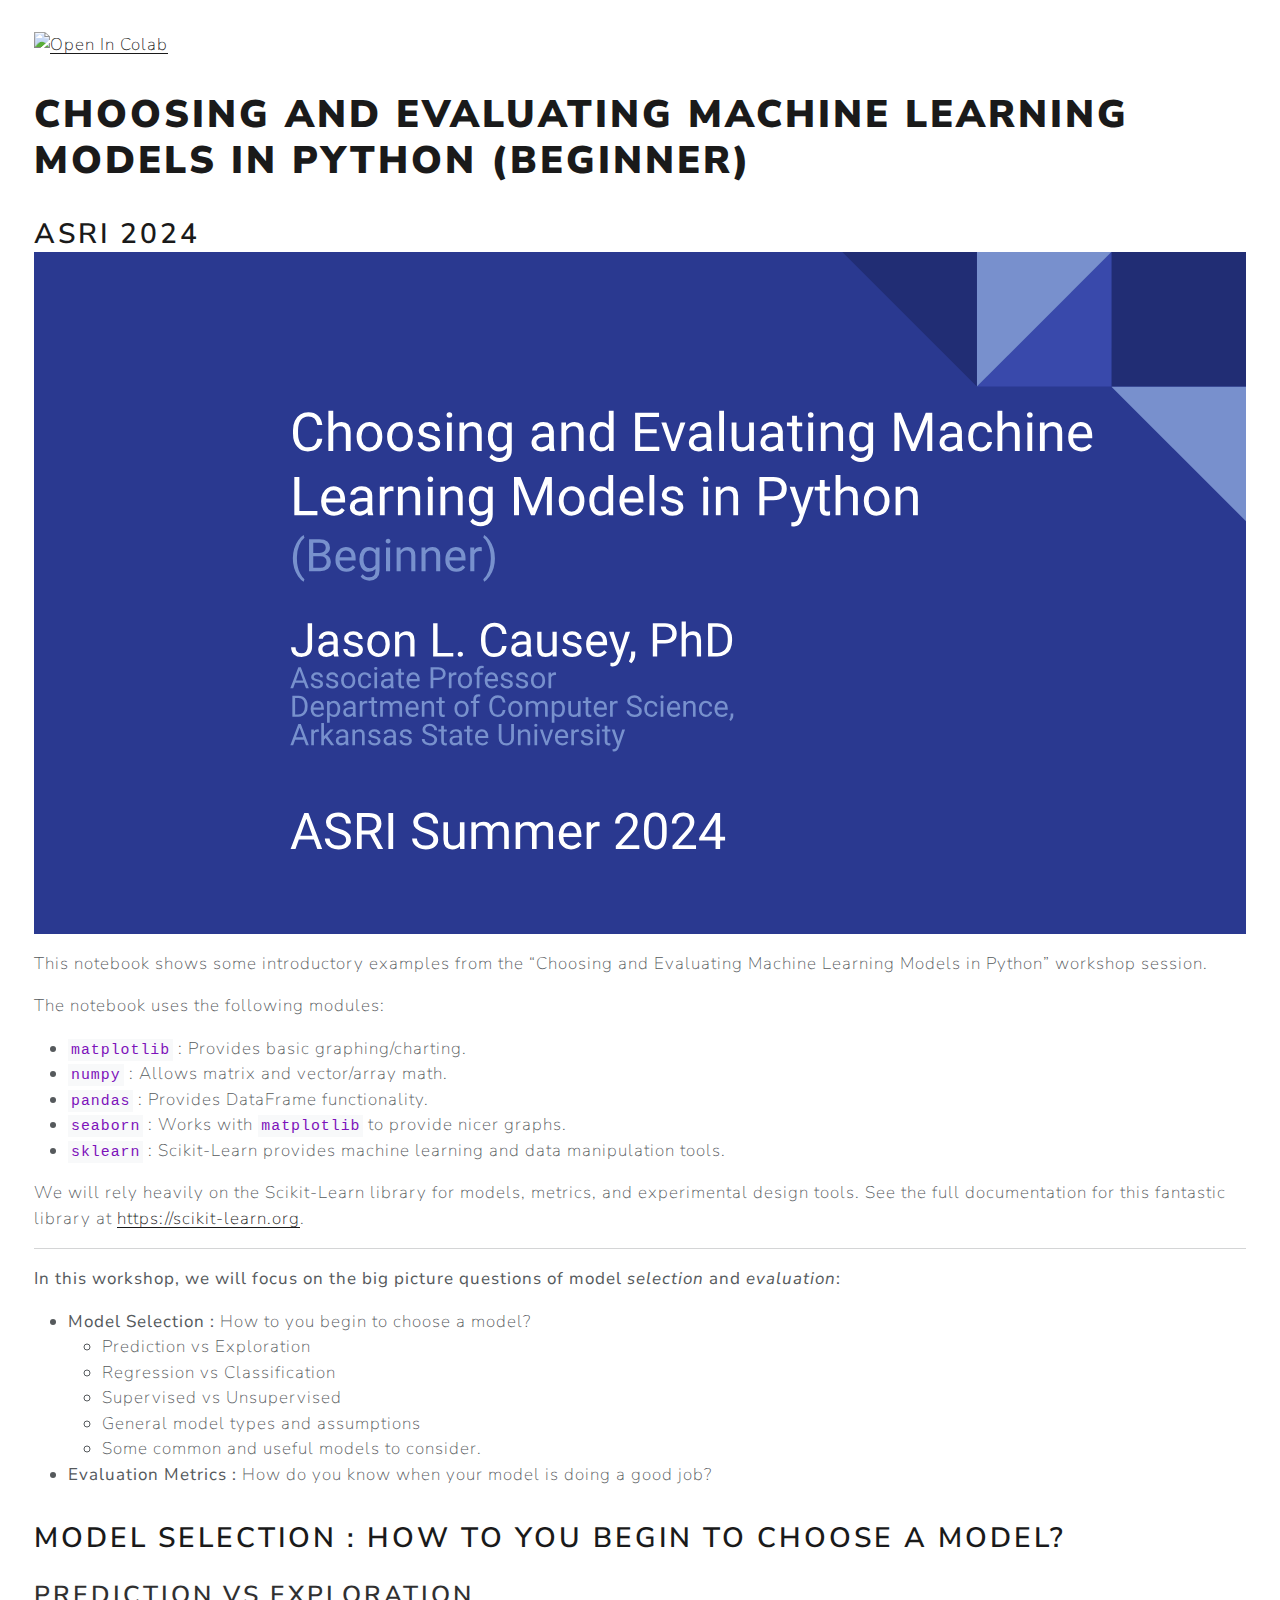
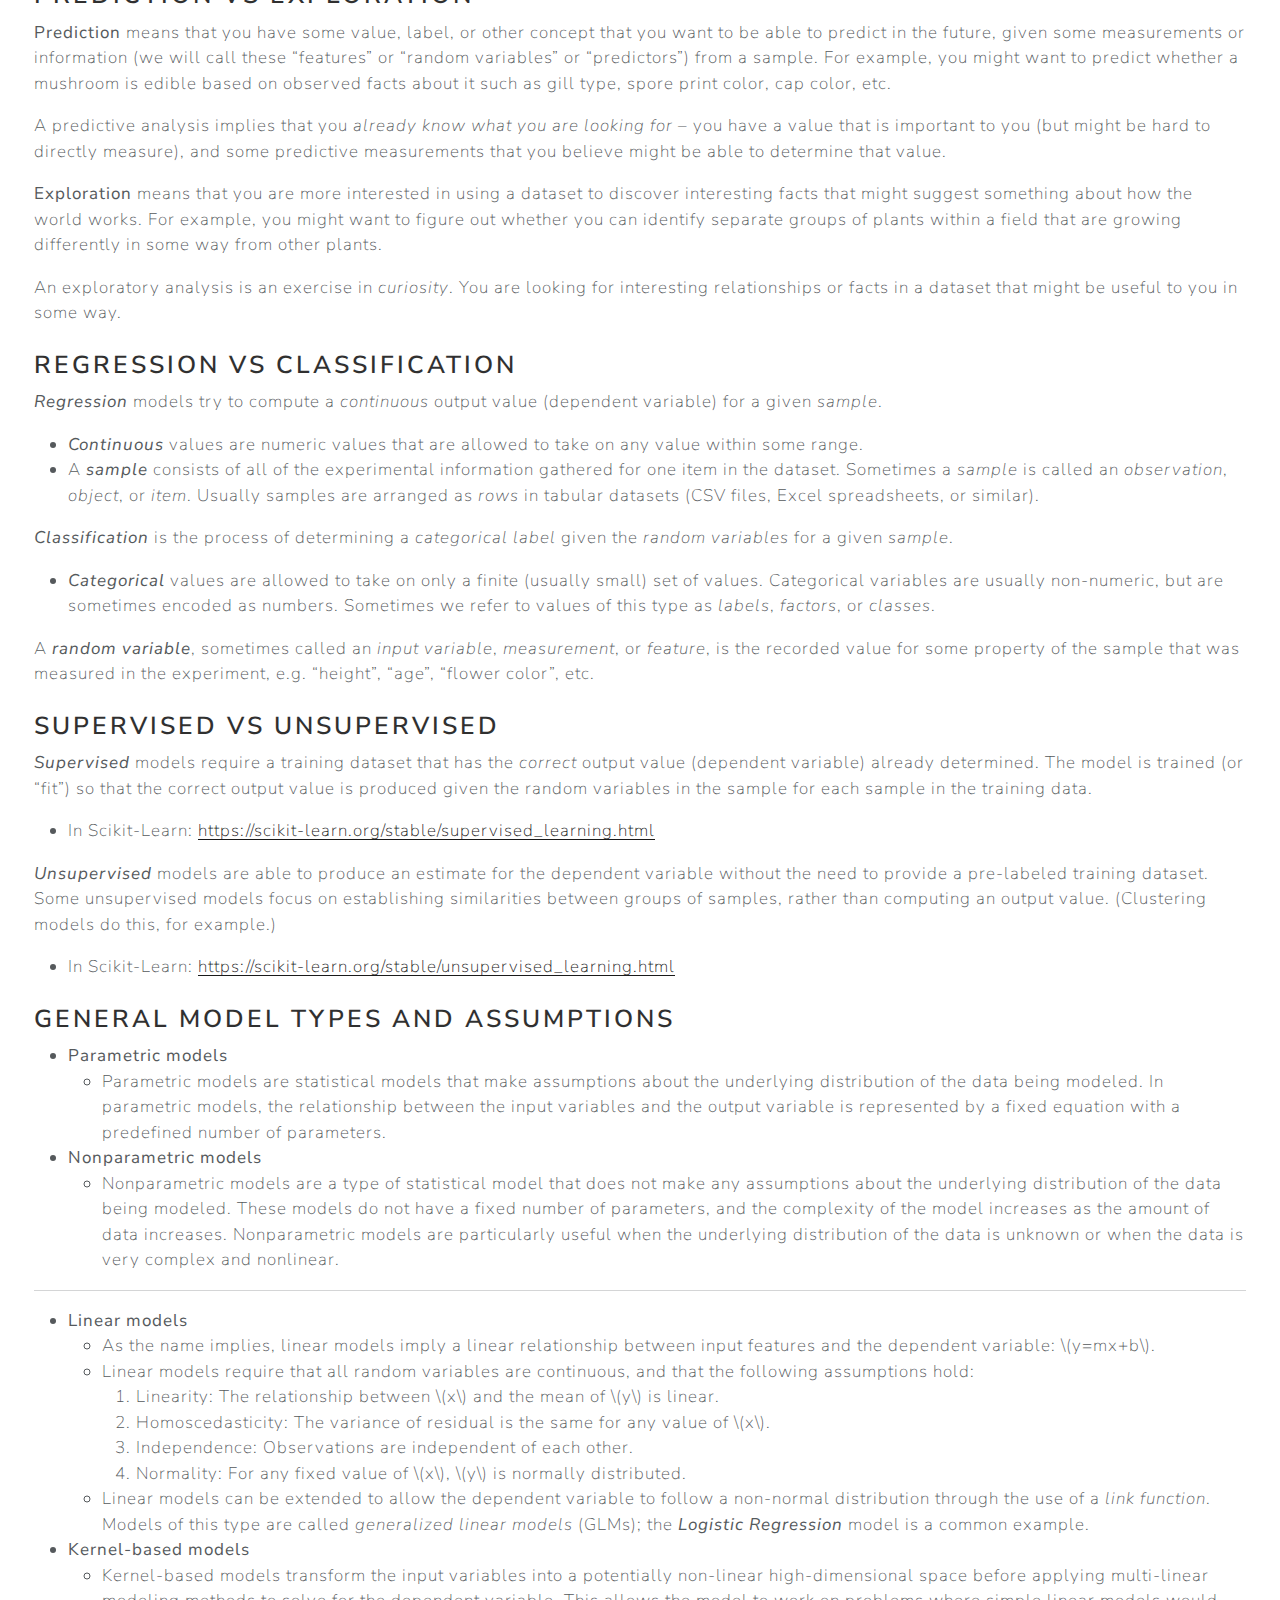
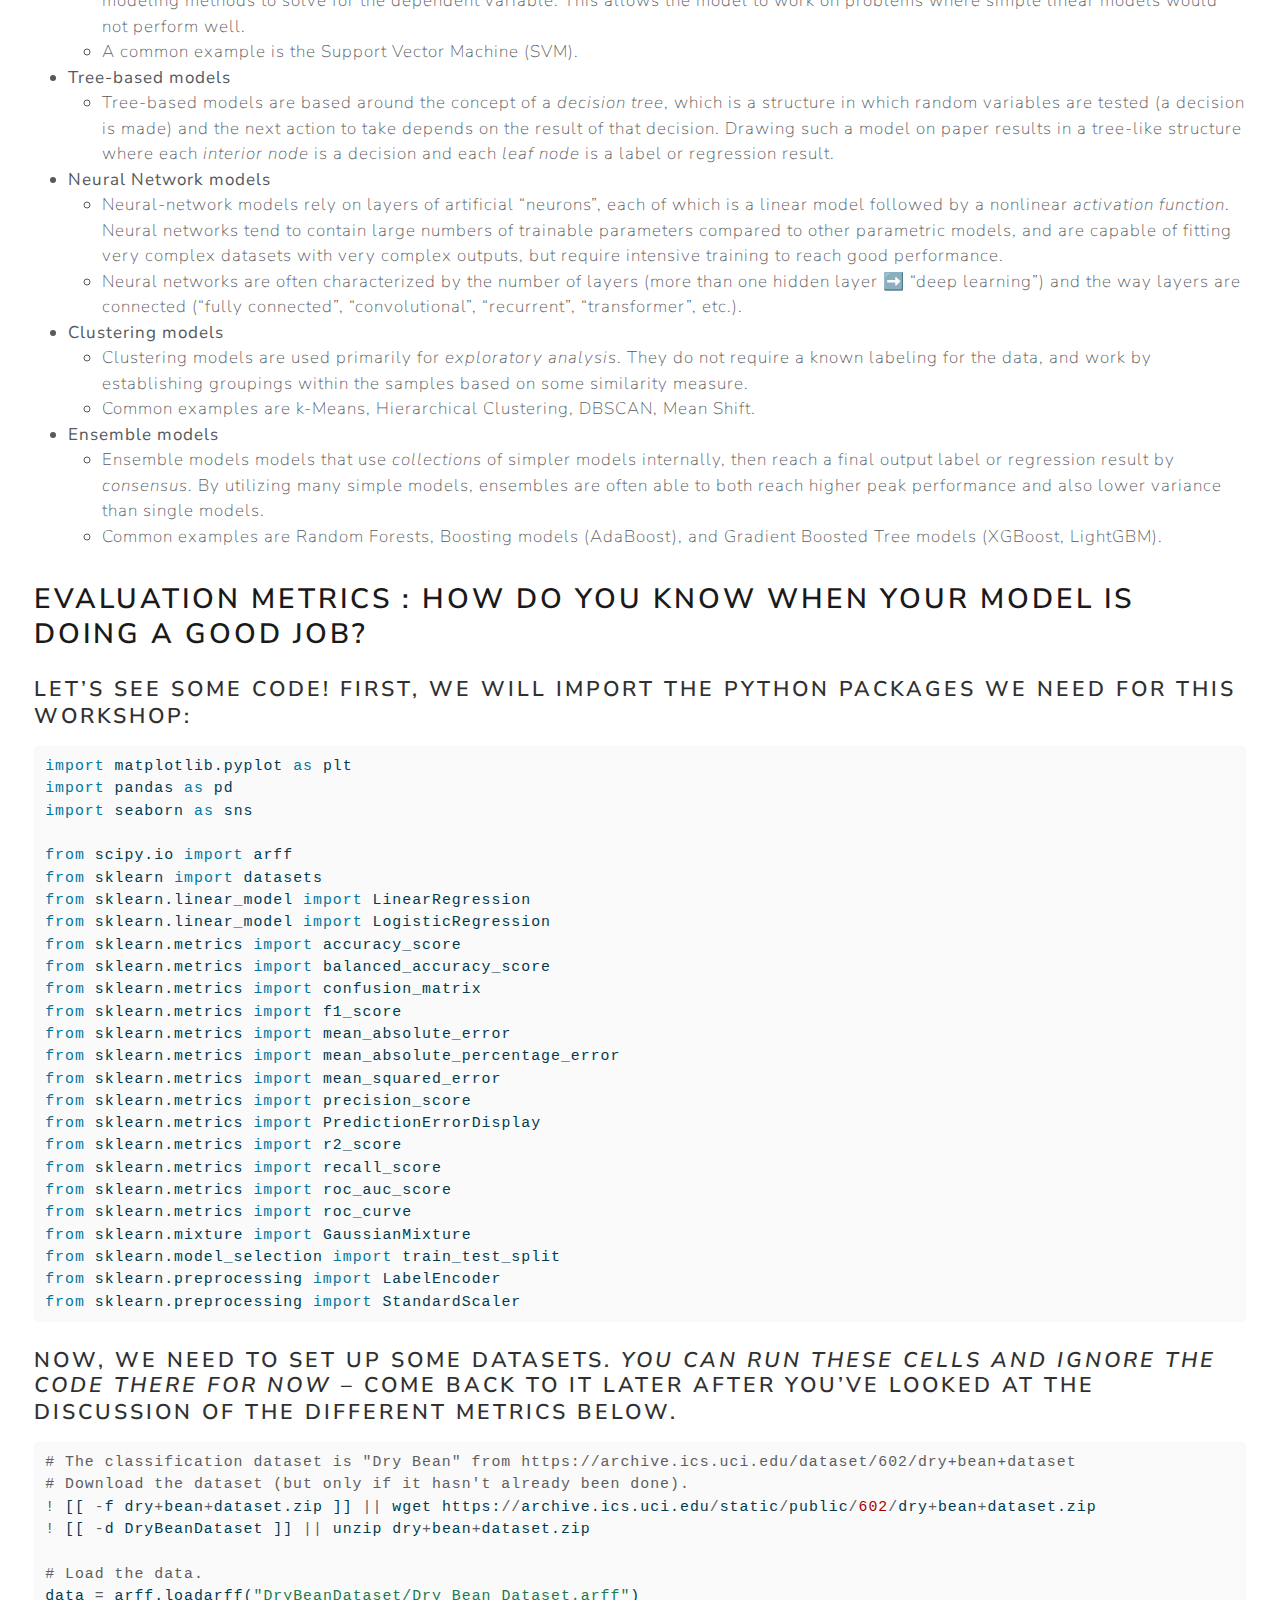
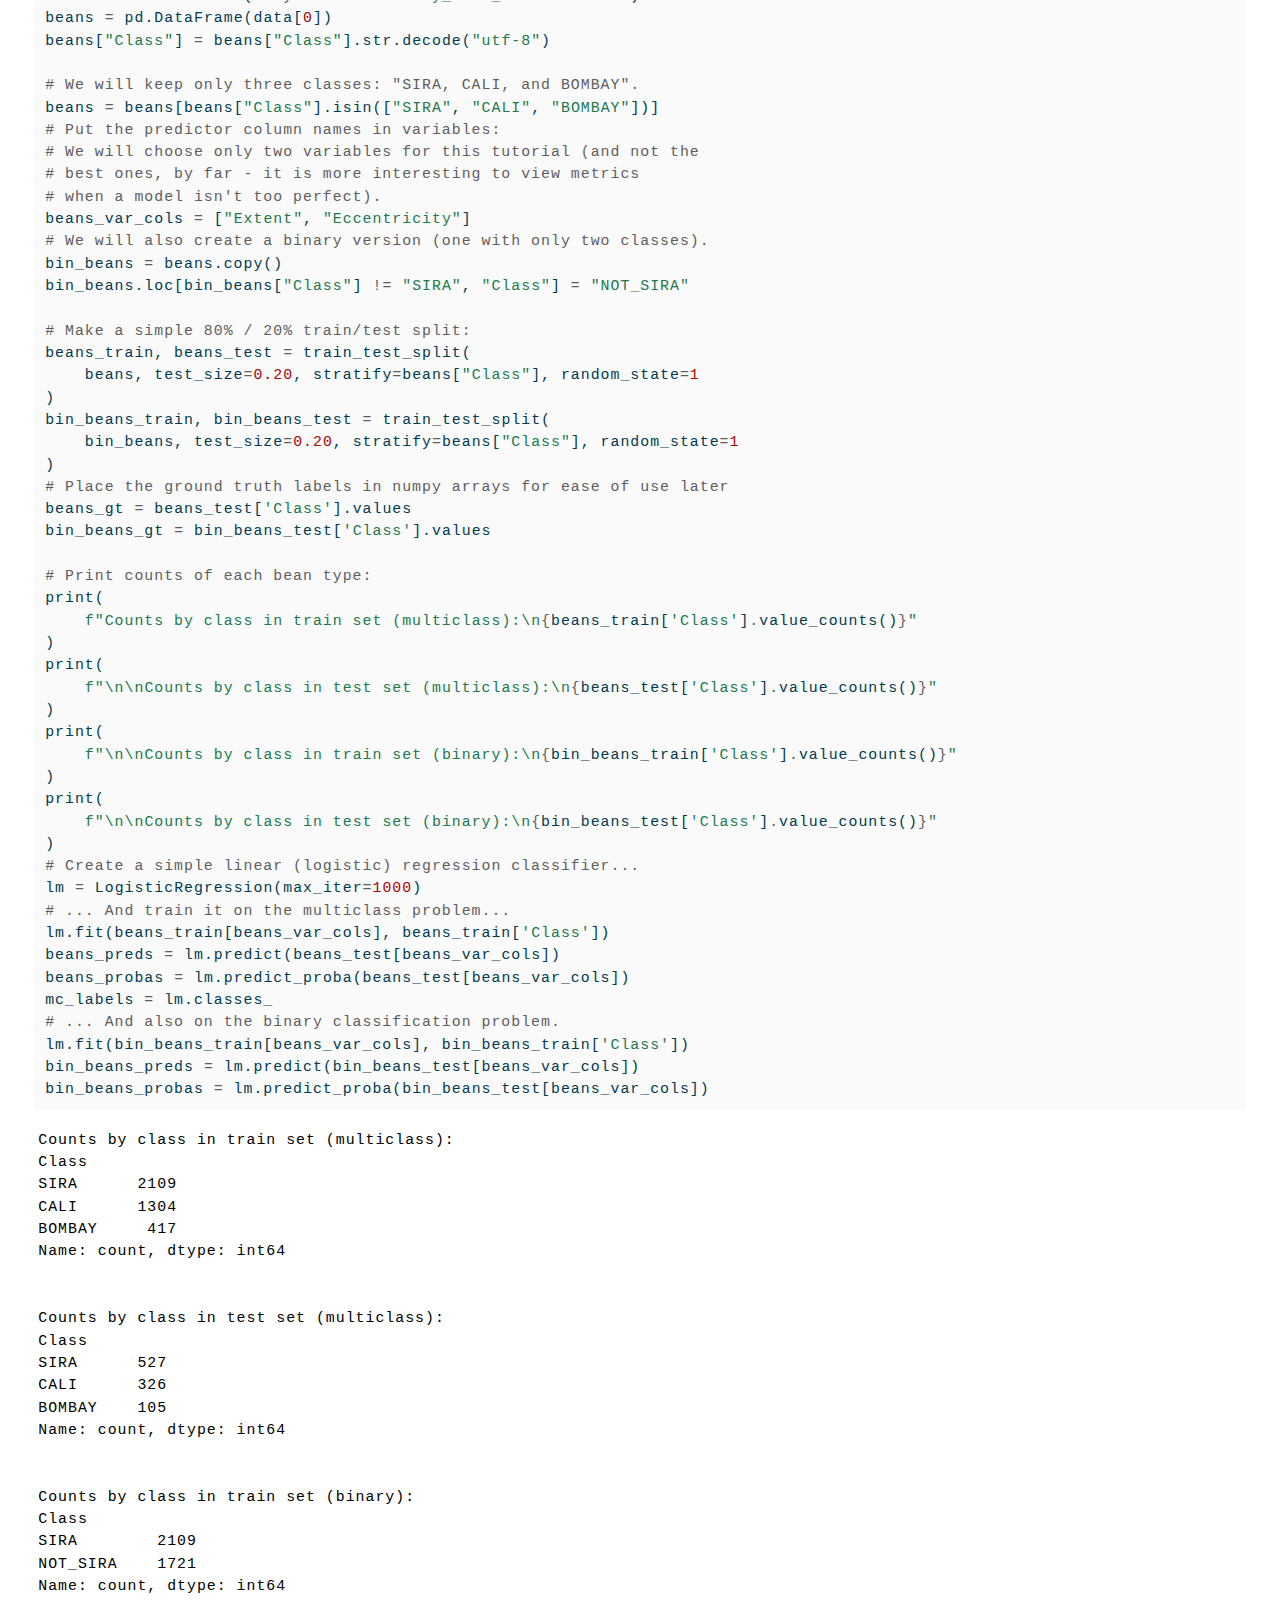
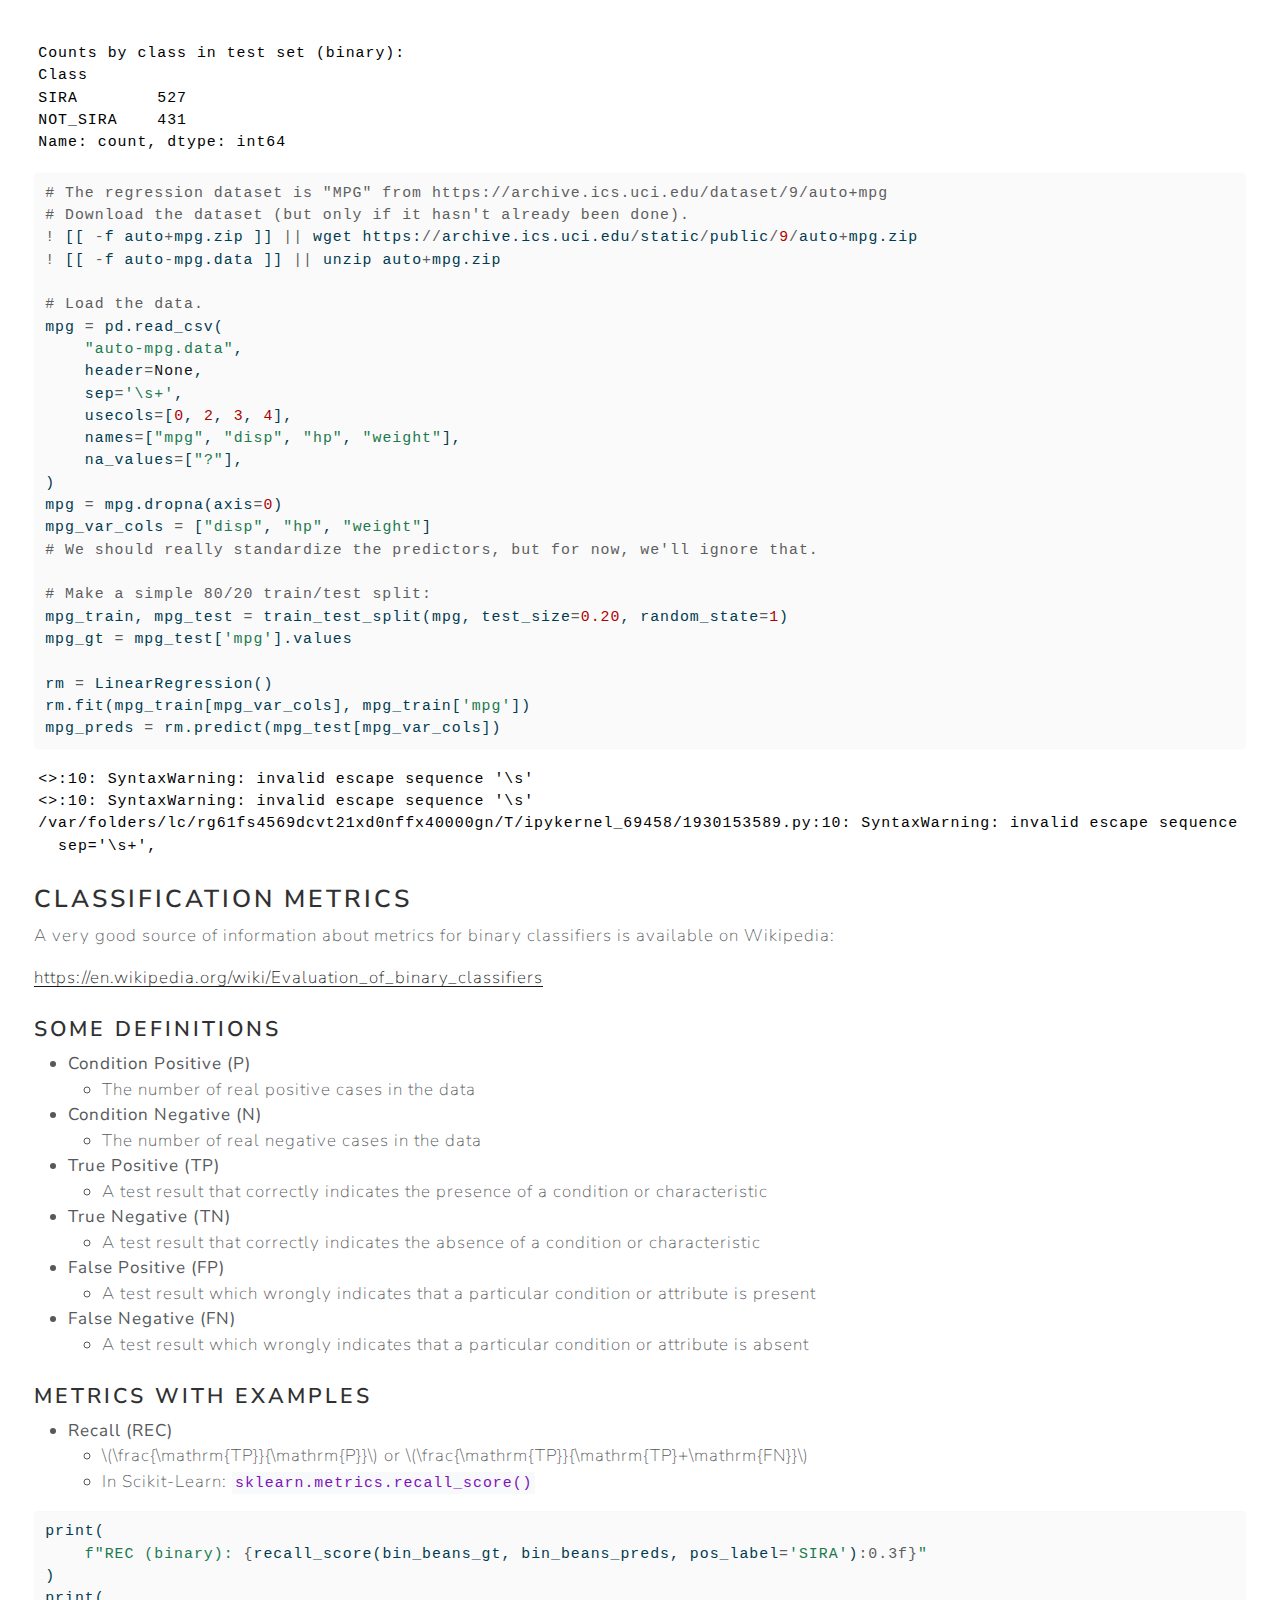
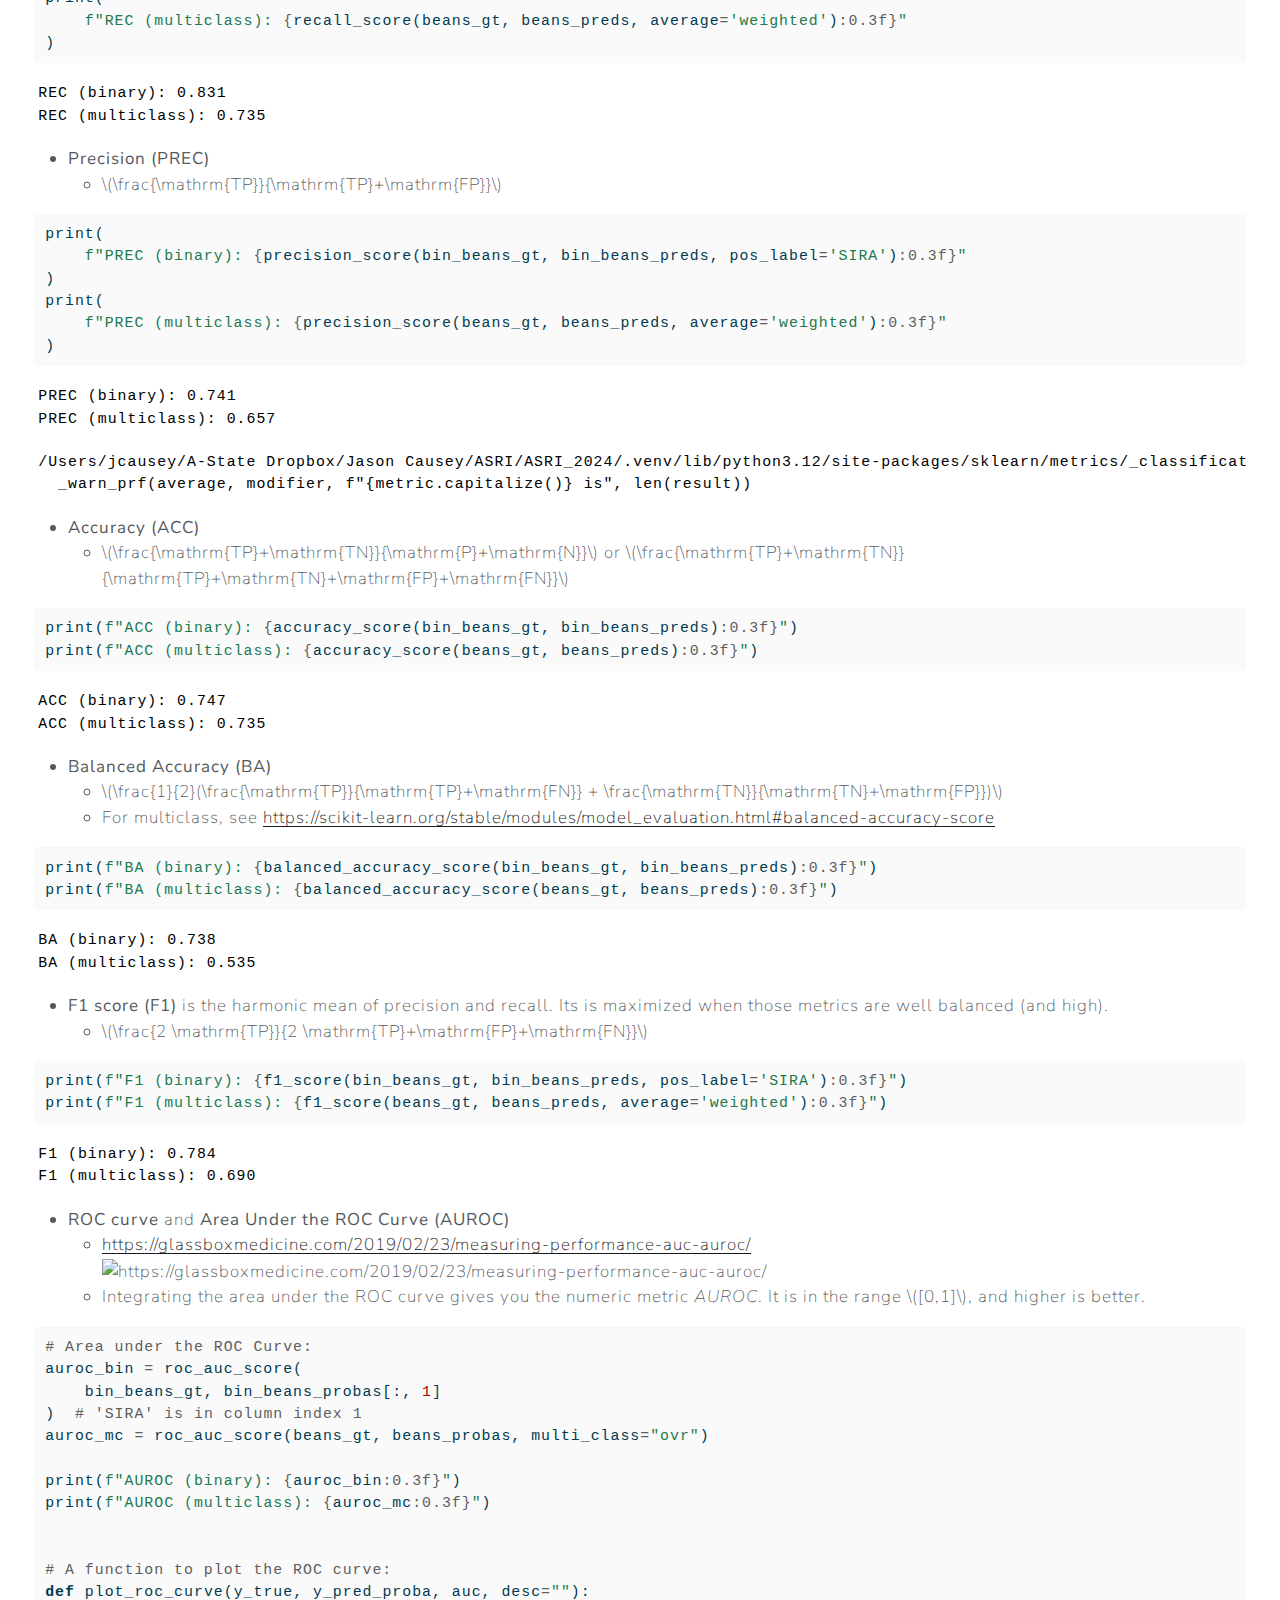
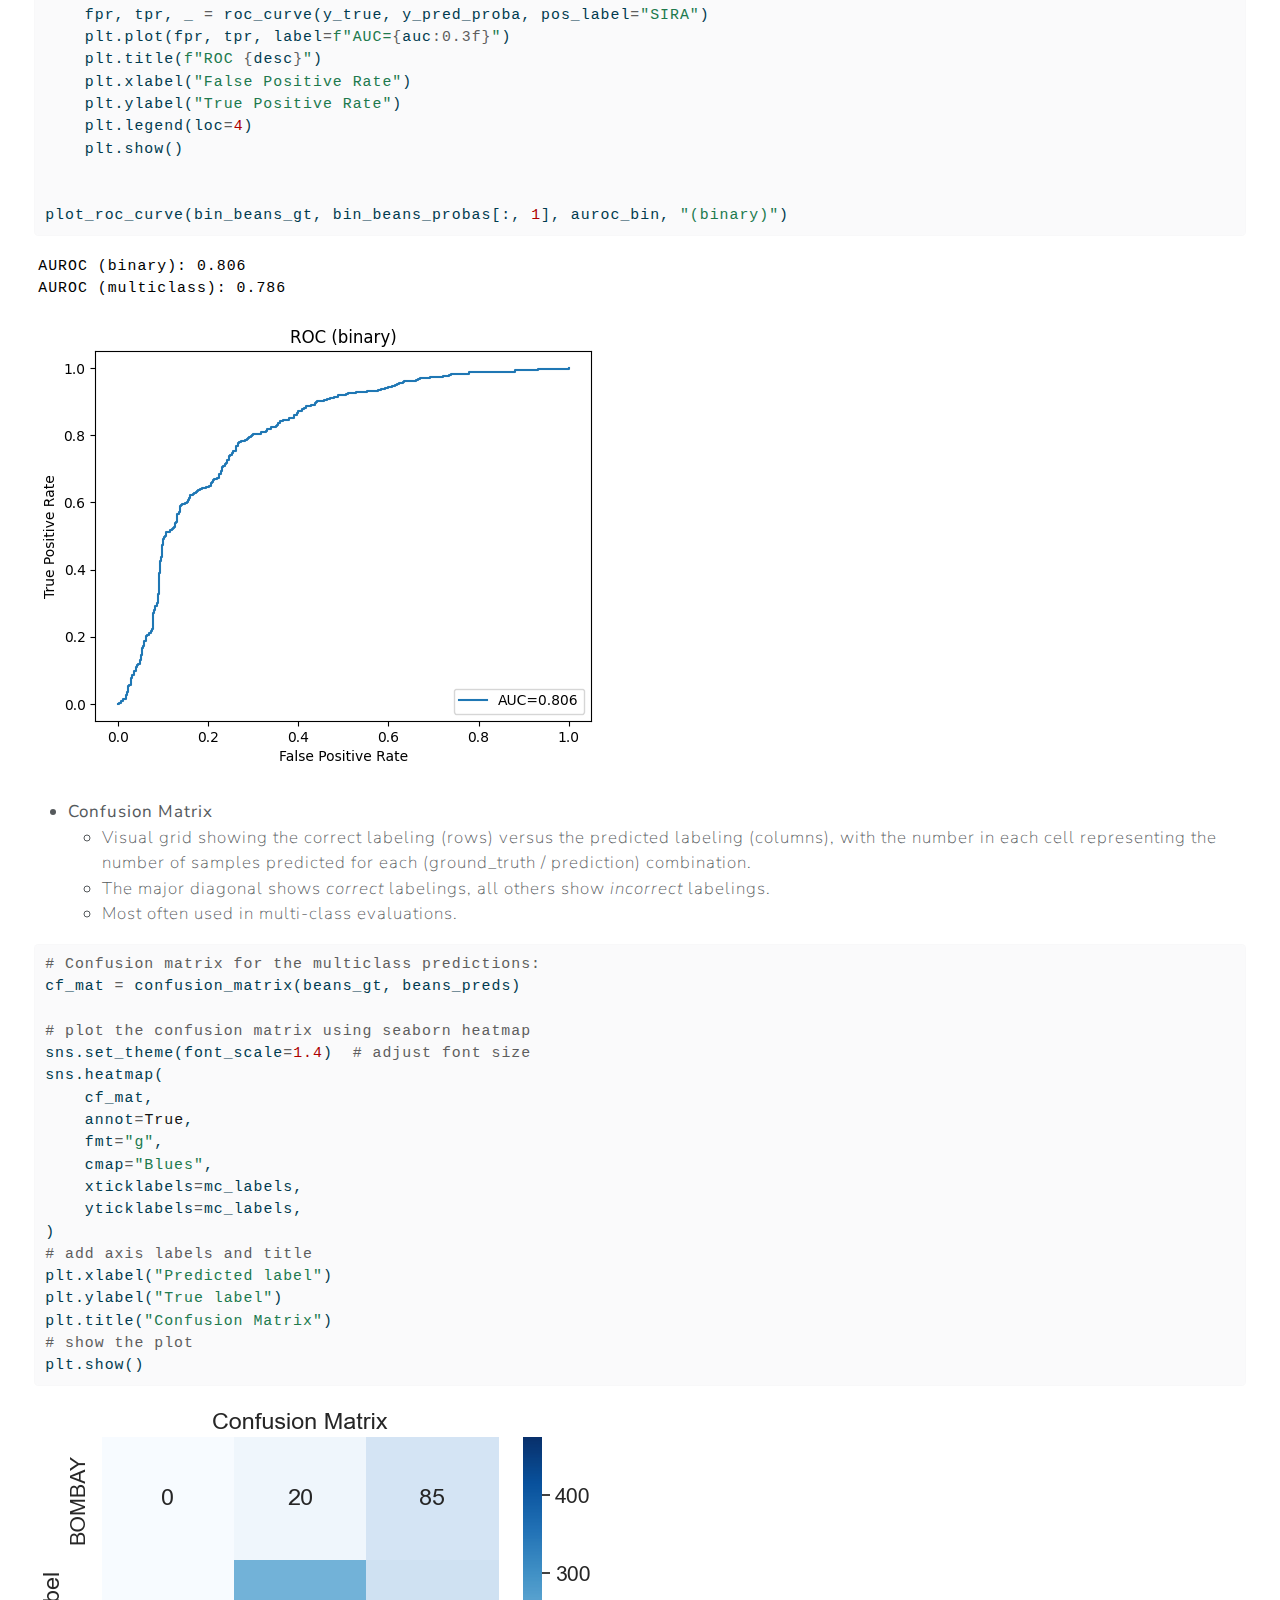
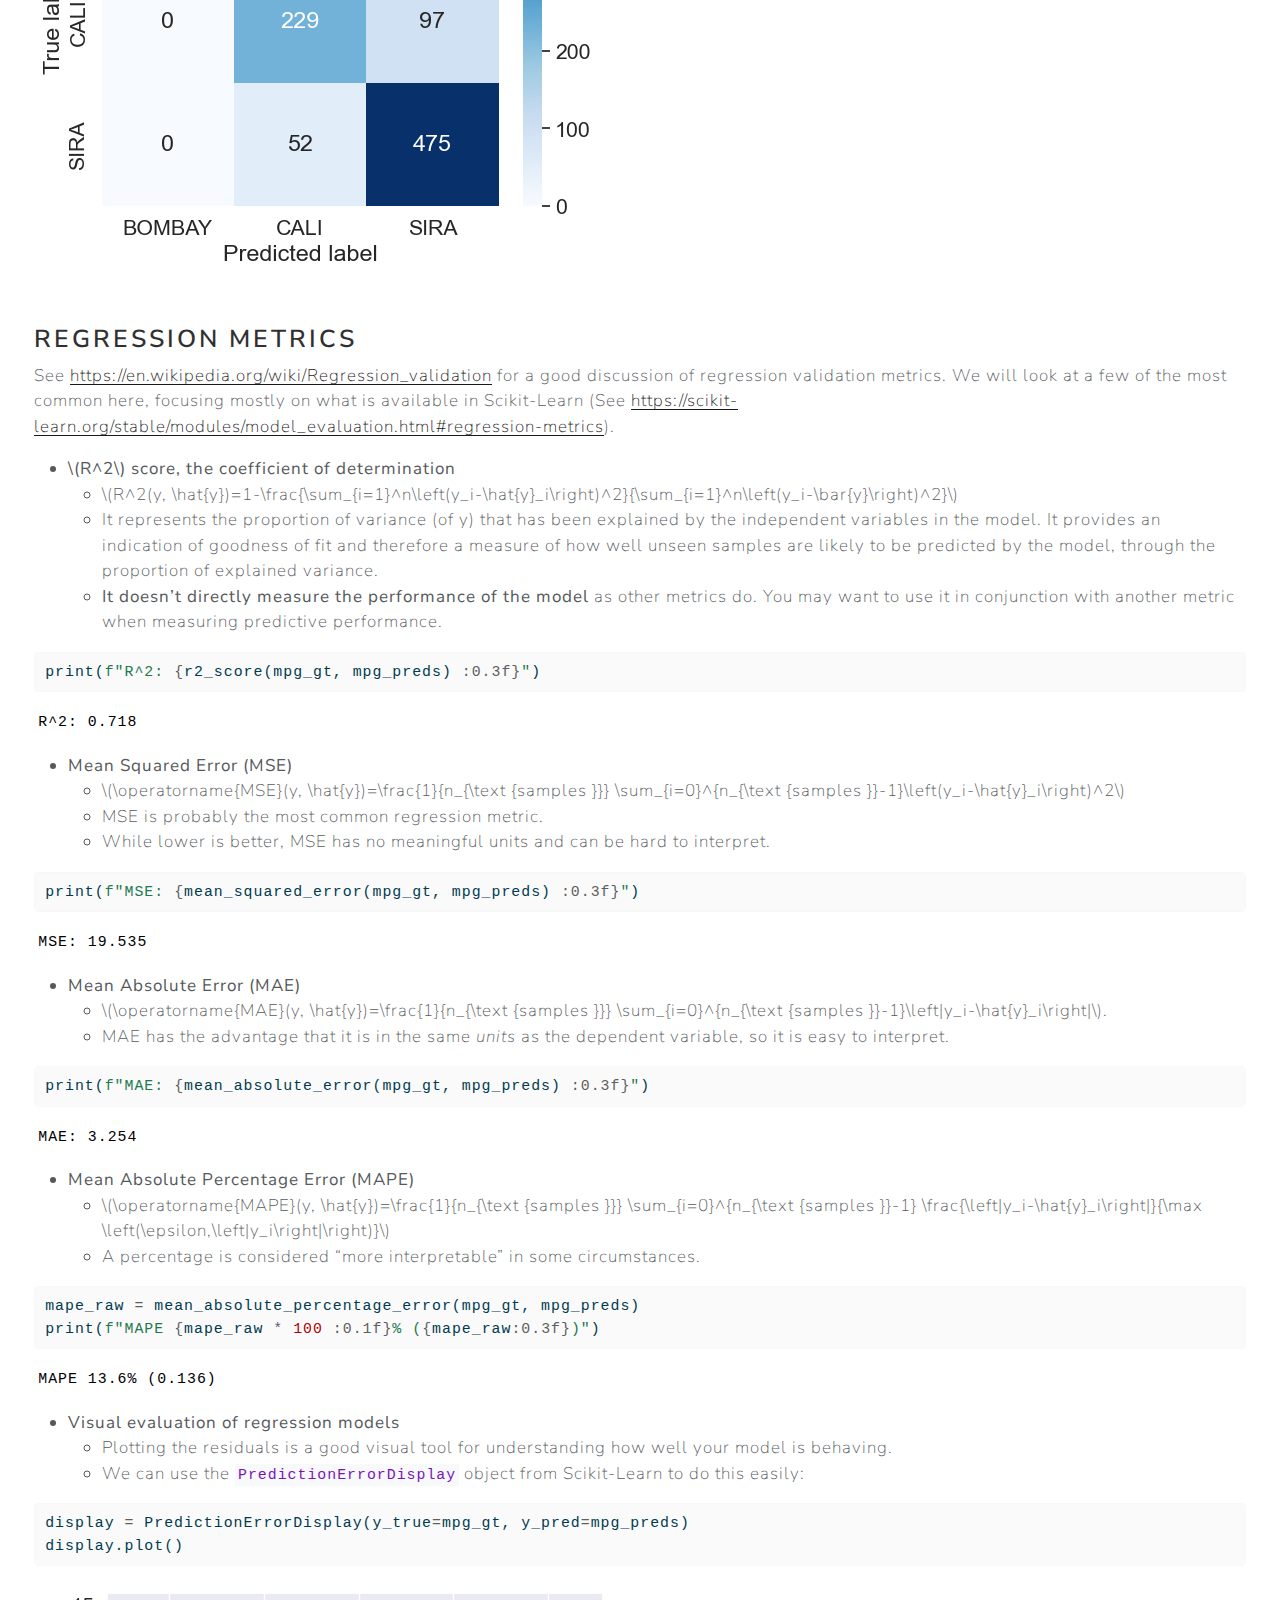
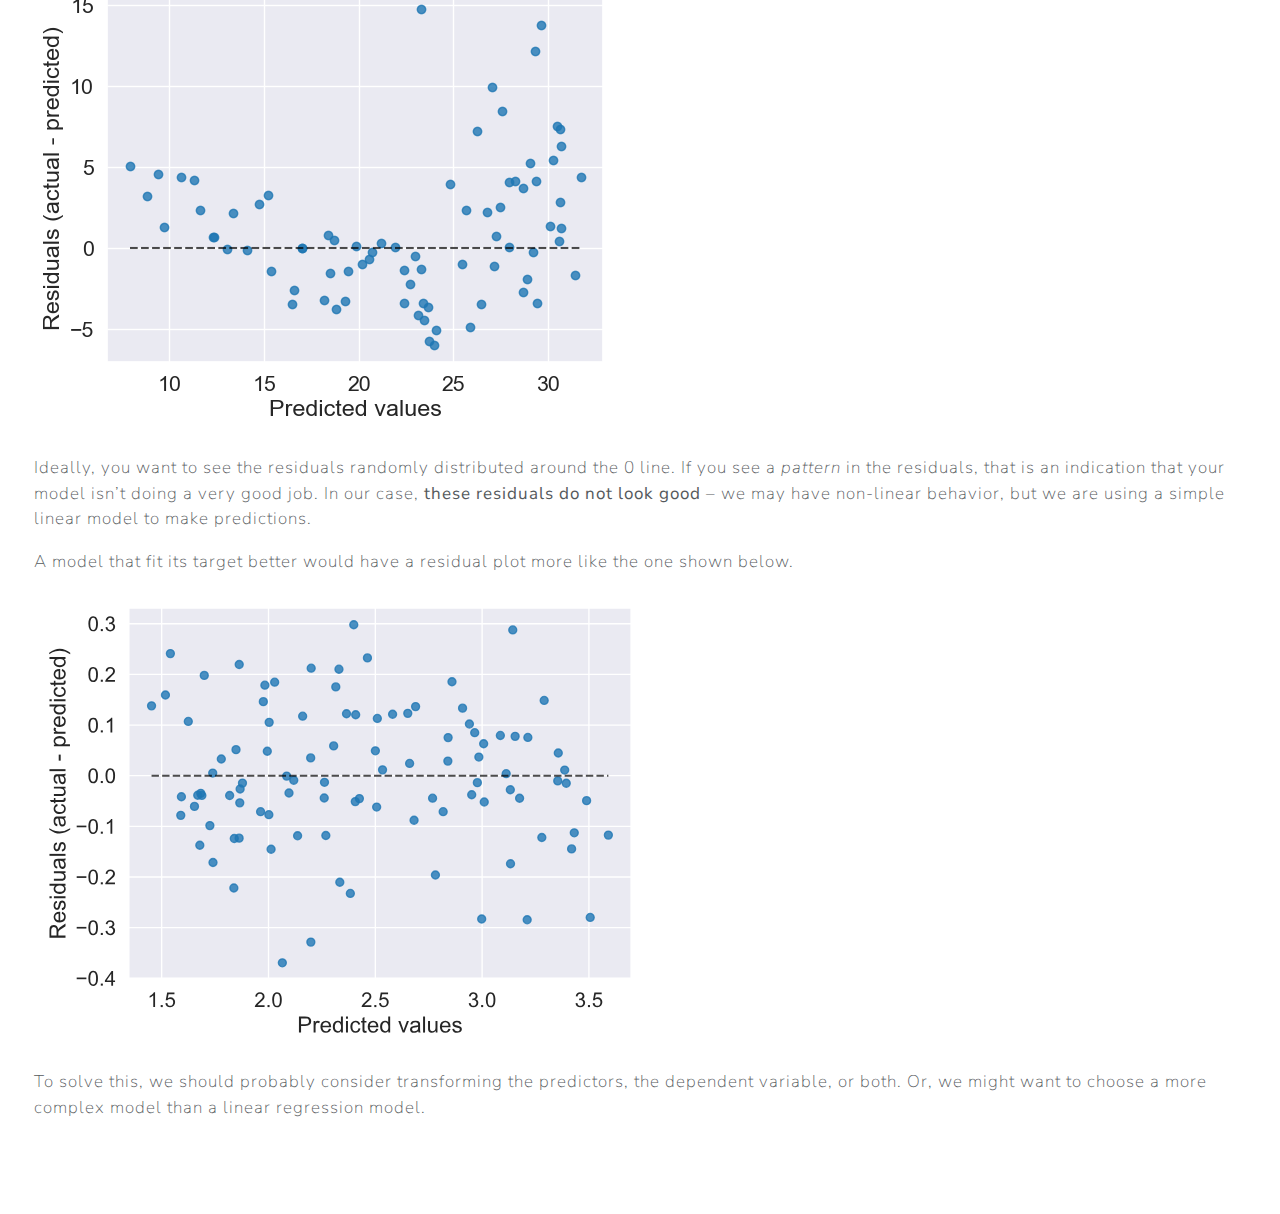
==== commit 55846fbd: "adding links to june 12 workshops to main page" ====
--- a/docs/python_beginner_choosing_a_model_complete_ASRI24.html
+++ b/docs/python_beginner_choosing_a_model_complete_ASRI24.html
@@ -414,7 +414,7 @@
 <div class="cell-output cell-output-stderr">
 <pre><code>&lt;&gt;:10: SyntaxWarning: invalid escape sequence '\s'
 &lt;&gt;:10: SyntaxWarning: invalid escape sequence '\s'
-/var/folders/lc/rg61fs4569dcvt21xd0nffx40000gn/T/ipykernel_68070/1930153589.py:10: SyntaxWarning: invalid escape sequence '\s'
+/var/folders/lc/rg61fs4569dcvt21xd0nffx40000gn/T/ipykernel_69458/1930153589.py:10: SyntaxWarning: invalid escape sequence '\s'
   sep='\s+',</code></pre>
 </div>
 </div>
